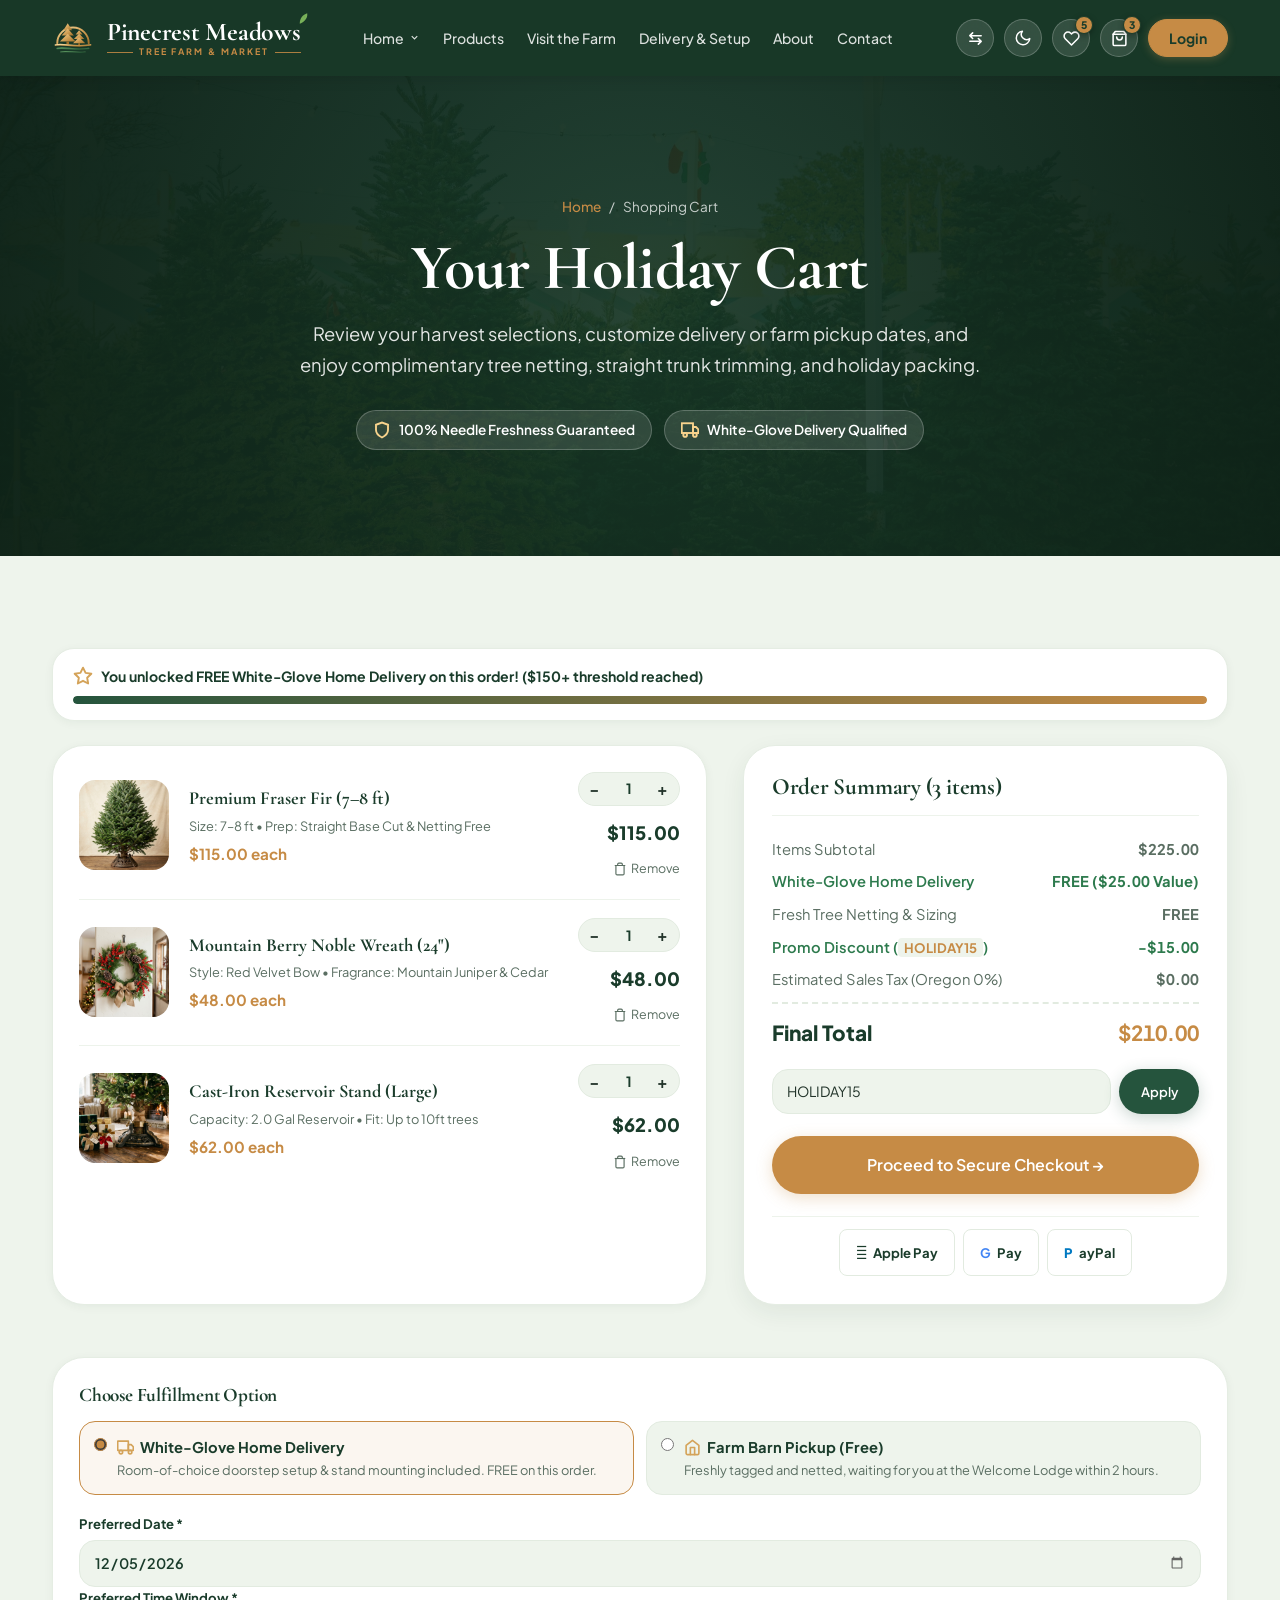
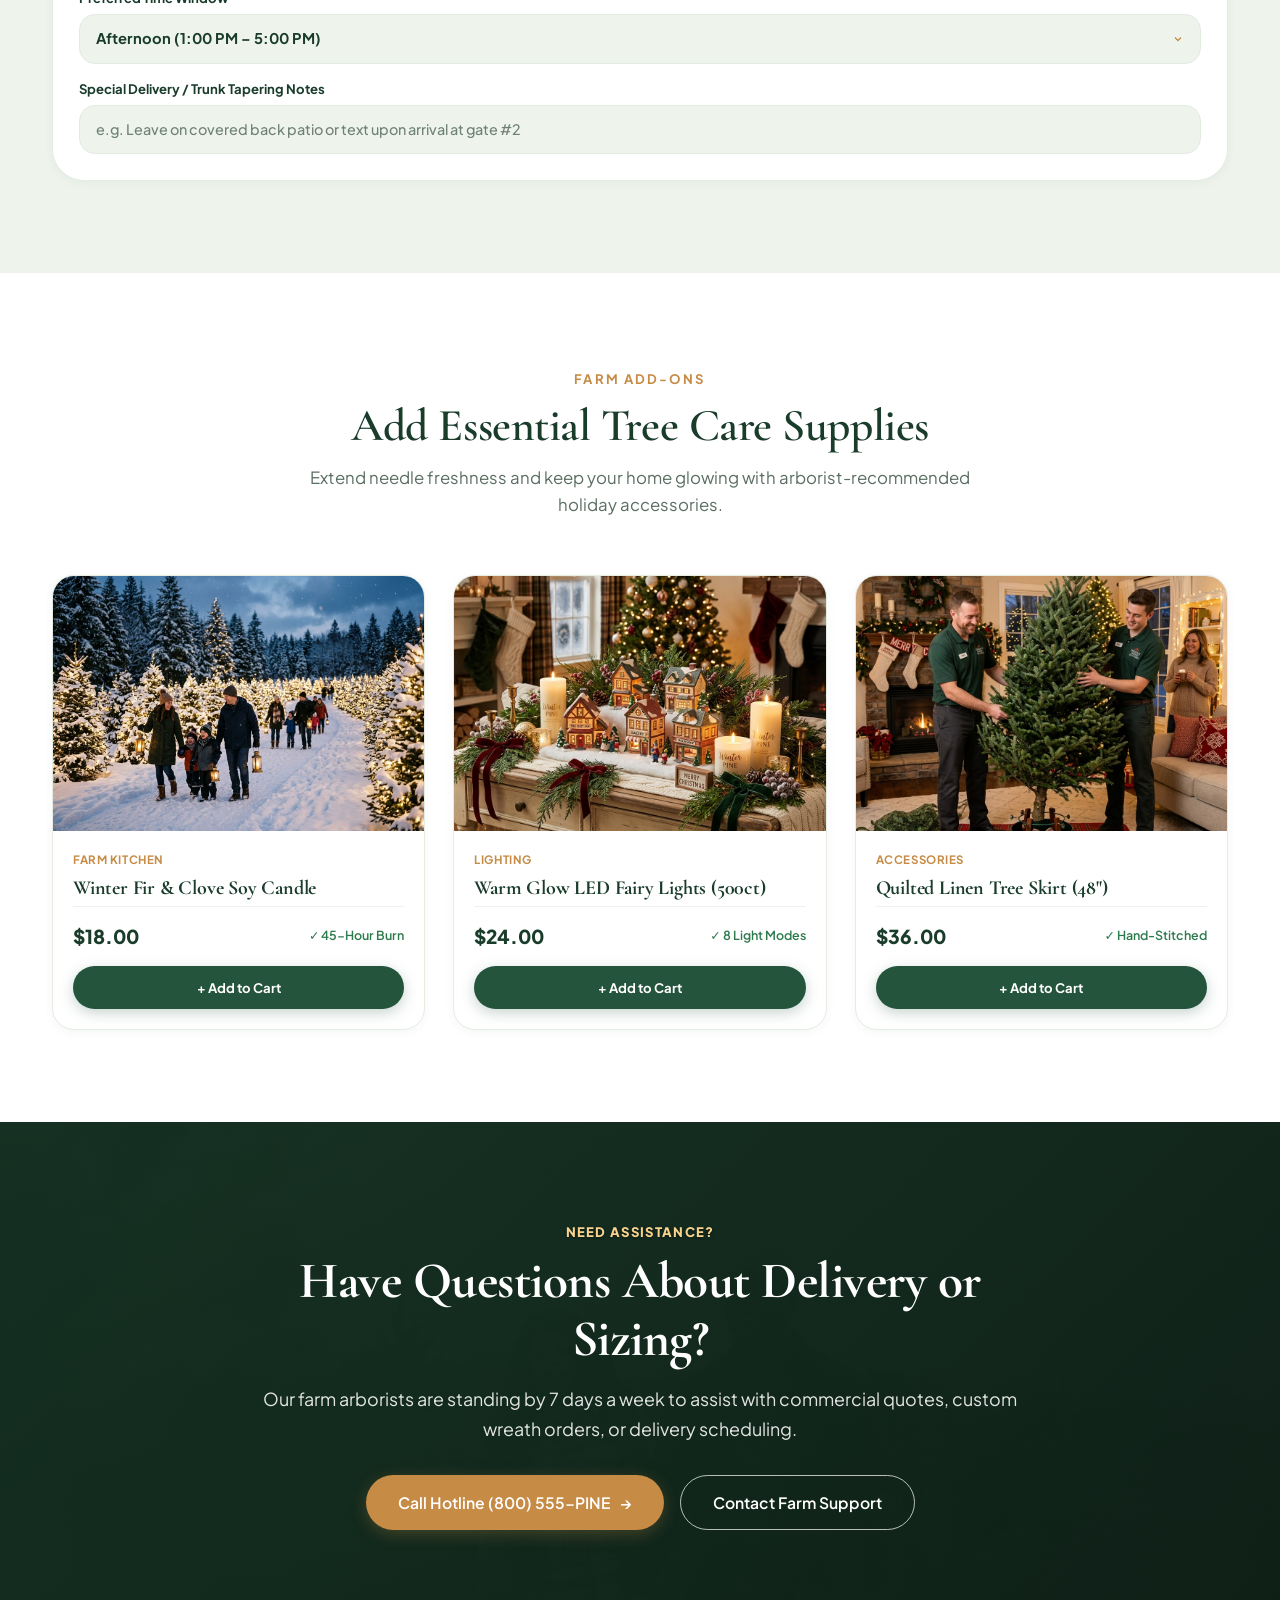
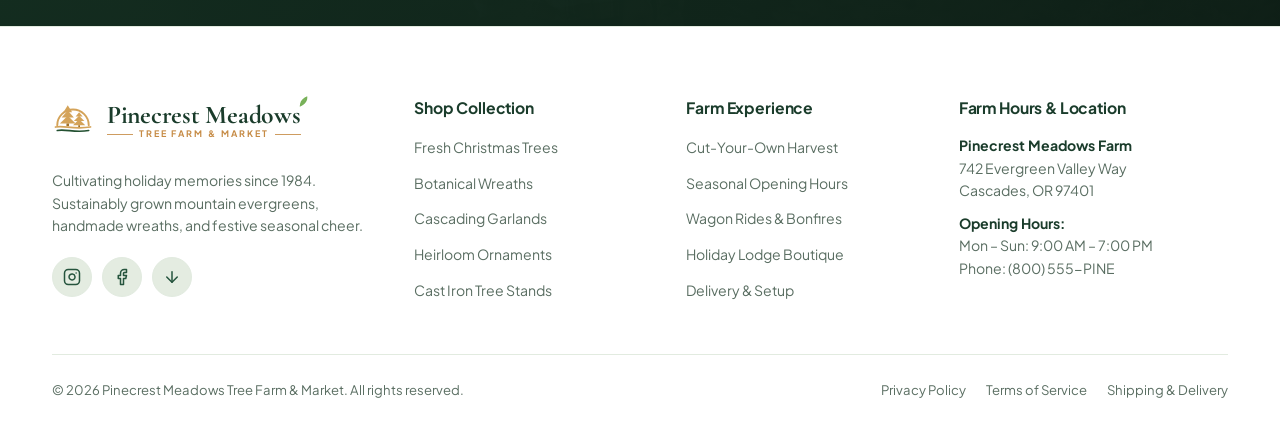
==== cart.html @ d837edc7 "first commit" ====
<!DOCTYPE html>
<html lang="en" dir="ltr" data-theme="light">
<head>
  <meta charset="UTF-8">
  <meta name="viewport" content="width=device-width, initial-scale=1.0">
  <title>Shopping Cart &amp; Checkout | Pinecrest Meadows Tree Farm</title>
  <meta name="description" content="Review your holiday shopping cart, choose farm pickup or white-glove living room delivery, and complete your secure Christmas tree purchase.">
  
  <!-- Favicon -->
  <link rel="icon" type="image/svg+xml" href="assets/images/favicon.svg">

  <!-- Main Stylesheet -->
  <link rel="stylesheet" href="assets/css/style.css">
</head>
<body>

  <!-- Attractive Holiday Page Preloader -->
  <div class="pm-page-loader" id="page-loader" aria-hidden="true">
    <div class="pm-loader-particles">
      <div class="pm-loader-particle"></div>
      <div class="pm-loader-particle"></div>
      <div class="pm-loader-particle"></div>
      <div class="pm-loader-particle"></div>
      <div class="pm-loader-particle"></div>
    </div>
    <div class="pm-loader-inner">
      <div class="pm-loader-emblem">
        <div class="pm-loader-ring"></div>
        <div class="pm-loader-ring-inner"></div>
        <div class="pm-loader-icon">
          <svg viewBox="0 0 24 24" fill="currentColor">
            <path d="M12 2L15 8H13L16 13H14L18 19H6L10 13H8L11 8H9L12 2Z"/>
            <rect x="11" y="19" width="2" height="3" fill="#D4A017"/>
            <polygon points="12,1 12.8,2.8 14.8,2.8 13.2,4 13.8,5.8 12,4.6 10.2,5.8 10.8,4 9.2,2.8 11.2,2.8" fill="#FFF3C4"/>
          </svg>
        </div>
      </div>
      <h2 class="pm-loader-title">Pinecrest Meadows</h2>
      <p class="pm-loader-subtitle">Fresh Evergreen Harvest &bull; Est. 1984</p>
      <div class="pm-loader-progress-track">
        <div class="pm-loader-progress-bar"></div>
      </div>
    </div>
  </div>

  <!-- ==========================================================================
       SITE HEADER (Deep Evergreen Navbar with Icons)
       ========================================================================== -->
  <header class="site-header" id="site-header">
    <div class="container">
      <nav class="navbar" aria-label="Main Navigation">
        
        <!-- Left: Brand Logo -->
        <a href="index.html" class="brand-logo" id="main-logo" aria-label="Pinecrest Meadows Tree Farm & Market">
          <div class="brand-emblem" aria-hidden="true">
            <svg width="42" height="42" viewBox="0 0 48 48" fill="none" xmlns="http://www.w3.org/2000/svg">
              <defs>
                <linearGradient id="treeGold" x1="0%" y1="0%" x2="100%" y2="100%">
                  <stop offset="0%" stop-color="#F6D799" />
                  <stop offset="50%" stop-color="#D4A359" />
                  <stop offset="100%" stop-color="#A27129" />
                </linearGradient>
                <linearGradient id="hillGreen" x1="0%" y1="0%" x2="100%" y2="100%">
                  <stop offset="0%" stop-color="#5B9760" />
                  <stop offset="100%" stop-color="#245132" />
                </linearGradient>
              </defs>
              <path d="M 6 30 A 18 18 0 1 1 42 30" stroke="url(#treeGold)" stroke-width="2.2" stroke-linecap="round" fill="none" />
              <path d="M 18 7 L 13 15 L 23 15 Z" fill="url(#treeGold)" />
              <path d="M 18 13 L 11 21 L 25 21 Z" fill="url(#treeGold)" />
              <path d="M 18 19 L 9 28 L 27 28 Z" fill="url(#treeGold)" />
              <rect x="16.5" y="28" width="3" height="3" fill="#A27129" />
              <path d="M 31 15 L 27 20 L 35 20 Z" fill="url(#treeGold)" />
              <path d="M 31 19 L 25 25 L 37 25 Z" fill="url(#treeGold)" />
              <path d="M 31 23 L 24 30 L 38 30 Z" fill="url(#treeGold)" />
              <rect x="30" y="30" width="2" height="2" fill="#A27129" />
              <path d="M 4 32 C 14 30, 24 35, 44 32" stroke="url(#treeGold)" stroke-width="2" stroke-linecap="round" fill="none" />
              <path d="M 6 36 C 16 34, 26 39, 42 36" stroke="url(#hillGreen)" stroke-width="1.8" stroke-linecap="round" fill="none" />
              <path d="M 10 40 C 18 38, 28 42, 38 40" stroke="url(#hillGreen)" stroke-width="1.4" stroke-linecap="round" fill="none" />
            </svg>
          </div>
          <div class="brand-text">
            <div class="brand-name">
              Pinecrest Meadow<span class="brand-leaf-wrap">s<svg class="brand-leaf-icon" viewBox="0 0 20 20" fill="currentColor"><path d="M3 17 C 8 16, 17 12, 17 3 C 10 4, 4 9, 3 17 Z M 7 13 C 11 9, 14 6, 14 6" fill="#78B159"/></svg></span>
            </div>
            <div class="brand-tagline">
              <span class="tagline-rule"></span>
              <span class="tagline-text">TREE FARM &amp; MARKET</span>
              <span class="tagline-rule"></span>
            </div>
          </div>
        </a>

        <!-- Center: Nav Menu -->
        <ul class="nav-menu" id="desktop-nav-menu">
          <li class="nav-item nav-item-dropdown">
            <a href="index.html" class="nav-link" id="nav-home-link" aria-haspopup="true" aria-expanded="false">
              Home
              <svg width="11" height="11" viewBox="0 0 24 24" fill="none" stroke="currentColor" stroke-width="2.5"><polyline points="6 9 12 15 18 9"></polyline></svg>
            </a>
            <div class="dropdown-menu" aria-label="Home Pages Submenu">
              <a href="index.html" class="dropdown-link">Home 1 (Farm &amp; Market)</a>
              <a href="home-2.html" class="dropdown-link">Home 2 (Winter Lodge)</a>
            </div>
          </li>
          <li class="nav-item">
            <a href="products.html" class="nav-link" id="nav-products-link">Products</a>
          </li>
          <li class="nav-item">
            <a href="visit-farm.html" class="nav-link" id="nav-visit-link">Visit the Farm</a>
          </li>
          <li class="nav-item">
            <a href="delivery-setup.html" class="nav-link" id="nav-delivery-link">Delivery &amp; Setup</a>
          </li>
          <li class="nav-item">
            <a href="about.html" class="nav-link" id="nav-about-link">About</a>
          </li>
          <li class="nav-item">
            <a href="contact.html" class="nav-link" id="nav-contact-link">Contact</a>
          </li>
        </ul>

        <!-- Right: Actions (RTL, Theme, Wishlist, Cart, Login, Hamburger) -->
        <div class="nav-actions">
          
          <!-- 1. RTL Toggle (⇄) -->
          <button class="nav-circle-btn" id="rtl-toggle" title="Switch RTL/LTR" aria-label="Toggle Direction">
            <svg width="17" height="17" viewBox="0 0 24 24" fill="none" stroke="currentColor" stroke-width="2.2" stroke-linecap="round" stroke-linejoin="round">
              <path d="M4 8h16M4 8l4-4M4 8l4 4M20 16H4m16 0l-4-4m4 4l-4 4"></path>
            </svg>
          </button>

          <!-- 2. Light / Dark Theme Toggle (🌙) -->
          <button class="nav-circle-btn" id="theme-toggle" title="Switch Theme" aria-label="Toggle Theme">
            <svg width="17" height="17" viewBox="0 0 24 24" fill="none" stroke="currentColor" stroke-width="2.2" stroke-linecap="round" stroke-linejoin="round">
              <path d="M21 12.79A9 9 0 1 1 11.21 3 7 7 0 0 0 21 12.79z"></path>
            </svg>
          </button>

          <!-- 3. Wishlist Button (♡ 5) -->
          <a href="wishlist.html" class="nav-circle-btn" id="wishlist-btn" title="Saved Favorites" aria-label="View Wishlist">
            <svg width="17" height="17" viewBox="0 0 24 24" fill="none" stroke="currentColor" stroke-width="2.2" stroke-linecap="round" stroke-linejoin="round">
              <path d="M20.84 4.61a5.5 5.5 0 0 0-7.78 0L12 5.67l-1.06-1.06a5.5 5.5 0 0 0-7.78 7.78l1.06 1.06L12 21.23l7.78-7.78 1.06-1.06a5.5 5.5 0 0 0 0-7.78z"></path>
            </svg>
            <span class="nav-badge" id="wishlist-count-badge">5</span>
          </a>

          <!-- 4. Cart Button (🛍 3) -->
          <a href="cart.html" class="nav-circle-btn active" id="cart-btn" title="View Basket" aria-label="View Shopping Basket">
            <svg width="17" height="17" viewBox="0 0 24 24" fill="none" stroke="currentColor" stroke-width="2.2" stroke-linecap="round" stroke-linejoin="round">
              <path d="M6 2L3 6v14a2 2 0 0 0 2 2h14a2 2 0 0 0 2-2V6l-3-4z"></path>
              <line x1="3" y1="6" x2="21" y2="6"></line>
              <path d="M16 10a4 4 0 0 1-8 0"></path>
            </svg>
            <span class="nav-badge cart-badge" id="cart-count-badge">3</span>
          </a>

          <!-- 5. Login Pill Button -->
          <a href="login.html" class="nav-pill-btn nav-login-pill" id="nav-login-btn">
            Login
          </a>

          <!-- Mobile Hamburger -->
          <button class="hamburger-btn" id="hamburger-btn" aria-label="Toggle Mobile Menu" aria-expanded="false" aria-controls="mobile-drawer">
            <span></span>
            <span></span>
            <span></span>
          </button>
        </div>
      </nav>
    </div>
  </header>

  <!-- Mobile Drawer Overlay -->
  <div class="drawer-backdrop" id="drawer-backdrop"></div>

  <!-- Mobile Navigation Drawer -->
  <aside class="mobile-drawer" id="mobile-drawer" aria-label="Mobile Menu" aria-hidden="true">
    <div class="drawer-header">
      <a href="index.html" class="brand-logo" aria-label="Pinecrest Meadows">
        <div class="brand-emblem" aria-hidden="true">
          <svg width="34" height="34" viewBox="0 0 48 48" fill="none" xmlns="http://www.w3.org/2000/svg">
            <path d="M 6 30 A 18 18 0 1 1 42 30" stroke="#D4A359" stroke-width="2.2" stroke-linecap="round" fill="none" />
            <path d="M 18 7 L 13 15 L 23 15 Z" fill="#D4A359" />
            <path d="M 18 13 L 11 21 L 25 21 Z" fill="#D4A359" />
            <path d="M 18 19 L 9 28 L 27 28 Z" fill="#D4A359" />
            <rect x="16.5" y="28" width="3" height="3" fill="#A27129" />
            <path d="M 31 15 L 27 20 L 35 20 Z" fill="#D4A359" />
            <path d="M 31 19 L 25 25 L 37 25 Z" fill="#D4A359" />
            <path d="M 31 23 L 24 30 L 38 30 Z" fill="#D4A359" />
            <rect x="30" y="30" width="2" height="2" fill="#A27129" />
            <path d="M 4 32 C 14 30, 24 35, 44 32" stroke="#D4A359" stroke-width="2" stroke-linecap="round" fill="none" />
            <path d="M 6 36 C 16 34, 26 39, 42 36" stroke="#245132" stroke-width="1.8" stroke-linecap="round" fill="none" />
          </svg>
        </div>
        <div class="brand-text">
          <div class="brand-name">Pinecrest Meadows</div>
        </div>
      </a>
      <button class="drawer-close-btn" id="drawer-close-btn" aria-label="Close Mobile Menu">&times;</button>
    </div>

    <!-- Quick Action Icons in Drawer -->
    <div class="drawer-quick-actions">
      <button class="nav-circle-btn" id="drawer-rtl-toggle" title="Switch RTL/LTR" aria-label="Toggle Direction">
        <svg width="17" height="17" viewBox="0 0 24 24" fill="none" stroke="currentColor" stroke-width="2" stroke-linecap="round" stroke-linejoin="round">
          <path d="M4 8h16M4 8l4-4M4 8l4 4M20 16H4m16 0l-4-4m4 4l-4 4"></path>
        </svg>
      </button>
      <button class="nav-circle-btn" id="drawer-theme-toggle" title="Switch Theme" aria-label="Toggle Theme">
        <svg width="17" height="17" viewBox="0 0 24 24" fill="none" stroke="currentColor" stroke-width="2" stroke-linecap="round" stroke-linejoin="round">
          <path d="M21 12.79A9 9 0 1 1 11.21 3 7 7 0 0 0 21 12.79z"></path>
        </svg>
      </button>
      <a href="wishlist.html" class="nav-circle-btn" title="Saved Favorites" aria-label="View Wishlist">
        <svg width="17" height="17" viewBox="0 0 24 24" fill="none" stroke="currentColor" stroke-width="2" stroke-linecap="round" stroke-linejoin="round">
          <path d="M20.84 4.61a5.5 5.5 0 0 0-7.78 0L12 5.67l-1.06-1.06a5.5 5.5 0 0 0-7.78 7.78l1.06 1.06L12 21.23l7.78-7.78 1.06-1.06a5.5 5.5 0 0 0 0-7.78z"></path>
        </svg>
        <span class="nav-badge">5</span>
      </a>
      <a href="cart.html" class="nav-circle-btn" title="View Basket" aria-label="View Shopping Basket">
        <svg width="17" height="17" viewBox="0 0 24 24" fill="none" stroke="currentColor" stroke-width="2" stroke-linecap="round" stroke-linejoin="round">
          <path d="M6 2L3 6v14a2 2 0 0 0 2 2h14a2 2 0 0 0 2-2V6l-3-4z"></path>
          <line x1="3" y1="6" x2="21" y2="6"></line>
          <path d="M16 10a4 4 0 0 1-8 0"></path>
        </svg>
        <span class="nav-badge cart-badge">3</span>
      </a>
    </div>

    <nav class="drawer-links">
      <div class="drawer-link-group">
        <span class="drawer-link">
          Home
          <svg width="14" height="14" viewBox="0 0 24 24" fill="none" stroke="currentColor" stroke-width="2"><polyline points="6 9 12 15 18 9"></polyline></svg>
        </span>
        <div class="drawer-sublinks">
          <a href="index.html" class="drawer-sublink">Home 1 (Farm &amp; Market)</a>
          <a href="home-2.html" class="drawer-sublink">Home 2 (Winter Lodge)</a>
        </div>
      </div>
      <a href="products.html" class="drawer-link">Products</a>
      <a href="visit-farm.html" class="drawer-link">Visit the Farm</a>
      <a href="delivery-setup.html" class="drawer-link">Delivery &amp; Setup</a>
      <a href="about.html" class="drawer-link">About</a>
      <a href="contact.html" class="drawer-link">Contact</a>
      <div style="display:flex; gap:10px; margin-top:10px; padding:4px 0;">
        <a href="login.html" class="nav-pill-btn nav-login-pill" style="flex:1; text-align:center;">Login</a>
        <a href="register.html" class="nav-pill-btn nav-signup-pill" style="flex:1; text-align:center;">Sign Up</a>
      </div>
    </nav>

    <div class="drawer-footer">
      <div style="font-size:0.8rem; color:var(--text-muted); text-align:center; padding: 4px 0;">
        🌲 Open Daily 9 AM – 7 PM • 📞 (555) 789-2425
      </div>
    </div>
  </aside>

  <!-- Main Content Flow -->
  <main id="main-content">

    <!-- ==========================================================================
         SECTION 1: HERO (Standardized Inner Page Height)
         ========================================================================== -->
    <section class="prod-hero-section page-hero-section" id="hero">
      <img src="assets/images/products/products-hero.jpg" alt="Christmas tree harvest packaging at Pinecrest Meadows" class="prod-hero-bg">
      <div class="prod-hero-overlay"></div>

      <div class="container">
        <div class="prod-hero-content">
          <!-- Breadcrumbs -->
          <div class="prod-breadcrumb">
            <a href="index.html">Home</a>
            <span class="prod-breadcrumb-sep">/</span>
            <span>Shopping Cart</span>
          </div>

          <!-- Page Title -->
          <h1 class="prod-hero-title">Your Holiday Cart</h1>

          <!-- Page Subtitle -->
          <p class="prod-hero-subtitle">
            Review your harvest selections, customize delivery or farm pickup dates, and enjoy complimentary tree netting, straight trunk trimming, and holiday packing.
          </p>

          <!-- Badges Strip -->
          <div class="prod-hero-badges">
            <div class="prod-hero-badge">
              <svg width="18" height="18" viewBox="0 0 24 24" fill="none" stroke="currentColor" stroke-width="2.5">
                <path d="M12 22s8-4 8-10V5l-8-3-8 3v7c0 6 8 10 8 10z"></path>
              </svg>
              <span>100% Needle Freshness Guaranteed</span>
            </div>
            <div class="prod-hero-badge">
              <svg width="18" height="18" viewBox="0 0 24 24" fill="none" stroke="currentColor" stroke-width="2.5">
                <rect x="1" y="3" width="15" height="13"></rect>
                <polygon points="16 8 20 8 23 11 23 16 16 16 16 8"></polygon>
                <circle cx="5.5" cy="18.5" r="2.5"></circle>
                <circle cx="18.5" cy="18.5" r="2.5"></circle>
              </svg>
              <span>White-Glove Delivery Qualified</span>
            </div>
          </div>
        </div>
      </div>
    </section>

    <!-- ==========================================================================
         SECTION 2: 2-COLUMN CART & CHECKOUT LAYOUT
         ========================================================================== -->
    <section class="prod-section bg-alt" id="cart-main-section">
      <div class="container">
        
        <!-- Free Shipping Progress Banner -->
        <div class="cart-free-shipping-bar">
          <div class="cart-shipping-text">
            <svg width="20" height="20" viewBox="0 0 24 24" fill="none" stroke="#D4A359" stroke-width="2.3" stroke-linecap="round" stroke-linejoin="round" style="flex-shrink:0;">
              <polygon points="12 2 15.09 8.26 22 9.27 17 14.14 18.18 21.02 12 17.77 5.82 21.02 7 14.14 2 9.27 8.91 8.26 12 2"></polygon>
            </svg>
            <span>You unlocked <strong>FREE White-Glove Home Delivery</strong> on this order! ($150+ threshold reached)</span>
          </div>
          <div class="cart-shipping-progress-track">
            <div class="cart-shipping-progress-fill" style="width: 100%;"></div>
          </div>
        </div>

        <div class="cart-main-container">
          
          <!-- TOP ROW: Cart Products List (Scrollable) & Order Summary (Equal Height) -->
          <div class="cart-top-grid">
            
            <!-- Left: Cart Items Box with Scroll -->
            <div class="cart-items-box" id="cart-items-list">
              
              <!-- Item 1: Fraser Fir -->
              <div class="cart-item-card" id="cart-item-1" data-price="115">
                <div class="cart-item-img">
                  <img src="assets/images/products/tree-fraser-fir.jpg" alt="Premium Fraser Fir">
                </div>
                <div class="cart-item-details">
                  <a href="products.html" class="cart-item-title">Premium Fraser Fir (7–8 ft)</a>
                  <div class="cart-item-meta">
                    <strong>Size:</strong> 7–8 ft &bull; <strong>Prep:</strong> Straight Base Cut &amp; Netting Free
                  </div>
                  <div class="cart-item-unit-price">$115.00 each</div>
                </div>
                <div class="cart-item-controls">
                  <div class="cart-qty-wrapper">
                    <button class="cart-qty-btn" onclick="updateItemQty('cart-item-1', -1)">&minus;</button>
                    <input type="text" class="cart-qty-input" value="1" readonly id="qty-cart-item-1">
                    <button class="cart-qty-btn" onclick="updateItemQty('cart-item-1', 1)">&plus;</button>
                  </div>
                  <div class="cart-item-total" id="total-cart-item-1">$115.00</div>
                  <button class="cart-item-remove" onclick="removeCartItem('cart-item-1')">
                    <svg width="14" height="14" viewBox="0 0 24 24" fill="none" stroke="currentColor" stroke-width="2"><polyline points="3 6 5 6 21 6"></polyline><path d="M19 6v14a2 2 0 0 1-2 2H7a2 2 0 0 1-2-2V6m3 0V4a2 2 0 0 1 2-2h4a2 2 0 0 1 2 2v2"></path></svg>
                    <span>Remove</span>
                  </button>
                </div>
              </div>

              <!-- Item 2: Mountain Berry Wreath -->
              <div class="cart-item-card" id="cart-item-2" data-price="48">
                <div class="cart-item-img">
                  <img src="assets/images/products/wreath-berry.jpg" alt="Mountain Berry Wreath">
                </div>
                <div class="cart-item-details">
                  <a href="products.html" class="cart-item-title">Mountain Berry Noble Wreath (24")</a>
                  <div class="cart-item-meta">
                    <strong>Style:</strong> Red Velvet Bow &bull; <strong>Fragrance:</strong> Mountain Juniper &amp; Cedar
                  </div>
                  <div class="cart-item-unit-price">$48.00 each</div>
                </div>
                <div class="cart-item-controls">
                  <div class="cart-qty-wrapper">
                    <button class="cart-qty-btn" onclick="updateItemQty('cart-item-2', -1)">&minus;</button>
                    <input type="text" class="cart-qty-input" value="1" readonly id="qty-cart-item-2">
                    <button class="cart-qty-btn" onclick="updateItemQty('cart-item-2', 1)">&plus;</button>
                  </div>
                  <div class="cart-item-total" id="total-cart-item-2">$48.00</div>
                  <button class="cart-item-remove" onclick="removeCartItem('cart-item-2')">
                    <svg width="14" height="14" viewBox="0 0 24 24" fill="none" stroke="currentColor" stroke-width="2"><polyline points="3 6 5 6 21 6"></polyline><path d="M19 6v14a2 2 0 0 1-2 2H7a2 2 0 0 1-2-2V6m3 0V4a2 2 0 0 1 2-2h4a2 2 0 0 1 2 2v2"></path></svg>
                    <span>Remove</span>
                  </button>
                </div>
              </div>

              <!-- Item 3: Cast-Iron Stand -->
              <div class="cart-item-card" id="cart-item-3" data-price="62">
                <div class="cart-item-img">
                  <img src="assets/images/products/decor-stand.jpg" alt="Cast Iron Reservoir Stand">
                </div>
                <div class="cart-item-details">
                  <a href="products.html" class="cart-item-title">Cast-Iron Reservoir Stand (Large)</a>
                  <div class="cart-item-meta">
                    <strong>Capacity:</strong> 2.0 Gal Reservoir &bull; <strong>Fit:</strong> Up to 10ft trees
                  </div>
                  <div class="cart-item-unit-price">$62.00 each</div>
                </div>
                <div class="cart-item-controls">
                  <div class="cart-qty-wrapper">
                    <button class="cart-qty-btn" onclick="updateItemQty('cart-item-3', -1)">&minus;</button>
                    <input type="text" class="cart-qty-input" value="1" readonly id="qty-cart-item-3">
                    <button class="cart-qty-btn" onclick="updateItemQty('cart-item-3', 1)">&plus;</button>
                  </div>
                  <div class="cart-item-total" id="total-cart-item-3">$62.00</div>
                  <button class="cart-item-remove" onclick="removeCartItem('cart-item-3')">
                    <svg width="14" height="14" viewBox="0 0 24 24" fill="none" stroke="currentColor" stroke-width="2"><polyline points="3 6 5 6 21 6"></polyline><path d="M19 6v14a2 2 0 0 1-2 2H7a2 2 0 0 1-2-2V6m3 0V4a2 2 0 0 1 2-2h4a2 2 0 0 1 2 2v2"></path></svg>
                    <span>Remove</span>
                  </button>
                </div>
              </div>

            </div>

            <!-- Right: Order Summary & Checkout Card -->
            <div class="cart-summary-card">
              <h3 class="cart-summary-title">Order Summary (<span id="summary-items-count">3</span> items)</h3>
              
              <div class="cart-summary-rows">
                <div class="cart-summary-row">
                  <span>Items Subtotal</span>
                  <strong id="summary-subtotal">$225.00</strong>
                </div>
                <div class="cart-summary-row highlight">
                  <span>White-Glove Home Delivery</span>
                  <strong id="summary-shipping">FREE ($25.00 Value)</strong>
                </div>
                <div class="cart-summary-row">
                  <span>Fresh Tree Netting &amp; Sizing</span>
                  <strong>FREE</strong>
                </div>
                <div class="cart-summary-row highlight" id="discount-row" style="display: flex;">
                  <span>Promo Discount (<code>HOLIDAY15</code>)</span>
                  <strong id="summary-discount">-$15.00</strong>
                </div>
                <div class="cart-summary-row">
                  <span>Estimated Sales Tax (Oregon 0%)</span>
                  <strong>$0.00</strong>
                </div>
                <div class="cart-summary-row total-row">
                  <span>Final Total</span>
                  <strong id="summary-total" style="color: var(--caramel-gold);">$210.00</strong>
                </div>
              </div>

              <!-- Promo Code Input -->
              <form class="cart-coupon-form" onsubmit="applyCoupon(event)">
                <input type="text" class="cart-coupon-input" id="coupon-code" value="HOLIDAY15" placeholder="Promo code">
                <button type="submit" class="btn btn-forest btn-sm" style="flex-shrink: 0; min-width: 80px;">Apply</button>
              </form>

              <!-- Checkout Button -->
              <button class="btn btn-caramel cart-checkout-btn" onclick="proceedToCheckout()">
                <span>Proceed to Secure Checkout &rarr;</span>
              </button>

              <!-- Express Checkout Buttons -->
              <div class="cart-express-checkout">
                <button class="express-btn" onclick="showToast('Connecting to Apple Pay...')">
                  <span style="font-size: 1.1rem;"></span> <span>Apple Pay</span>
                </button>
                <button class="express-btn" onclick="showToast('Connecting to Google Pay...')">
                  <strong style="color: #4285F4;">G</strong> <span>Pay</span>
                </button>
                <button class="express-btn" onclick="showToast('Connecting to PayPal...')">
                  <span style="color: #0079C1; font-weight: 800;">P</span><span>ayPal</span>
                </button>
              </div>

            </div>

          </div>

          <!-- BOTTOM SECTION: Fulfillment & Delivery Method (Full Row Width Below) -->
          <div class="cart-delivery-box">
            <h3 class="cart-delivery-title">Choose Fulfillment Option</h3>
            
            <div class="cart-fulfillment-options">
              <label class="cart-fulfillment-label active" id="label-delivery" onclick="setFulfillment('delivery')">
                <input type="radio" name="fulfillment" value="delivery" checked class="cart-fulfillment-radio">
                <div>
                  <strong style="display: flex; align-items: center; gap: 6px; font-size: 0.92rem; color: var(--text-heading); margin-bottom: 3px;">
                    <svg width="17" height="17" viewBox="0 0 24 24" fill="none" stroke="#D4A359" stroke-width="2.3" stroke-linecap="round" stroke-linejoin="round" style="flex-shrink:0;">
                      <rect x="1" y="3" width="15" height="13"></rect>
                      <polygon points="16 8 20 8 23 11 23 16 16 16 16 8"></polygon>
                      <circle cx="5.5" cy="18.5" r="2.5"></circle>
                      <circle cx="18.5" cy="18.5" r="2.5"></circle>
                    </svg>
                    White-Glove Home Delivery
                  </strong>
                  <span style="font-size: 0.8rem; color: var(--text-muted); line-height: 1.4; display: block;">Room-of-choice doorstep setup &amp; stand mounting included. FREE on this order.</span>
                </div>
              </label>

              <label class="cart-fulfillment-label" id="label-pickup" onclick="setFulfillment('pickup')">
                <input type="radio" name="fulfillment" value="pickup" class="cart-fulfillment-radio">
                <div>
                  <strong style="display: flex; align-items: center; gap: 6px; font-size: 0.92rem; color: var(--text-heading); margin-bottom: 3px;">
                    <svg width="17" height="17" viewBox="0 0 24 24" fill="none" stroke="#D4A359" stroke-width="2.3" stroke-linecap="round" stroke-linejoin="round" style="flex-shrink:0;">
                      <path d="M3 9l9-7 9 7v11a2 2 0 0 1-2 2H5a2 2 0 0 1-2-2z"></path>
                      <polyline points="9 22 9 12 15 12 15 22"></polyline>
                    </svg>
                    Farm Barn Pickup (Free)
                  </strong>
                  <span style="font-size: 0.8rem; color: var(--text-muted); line-height: 1.4; display: block;">Freshly tagged and netted, waiting for you at the Welcome Lodge within 2 hours.</span>
                </div>
              </label>
            </div>

            <!-- Date & Time Picker -->
            <div class="cart-datetime-row">
              <div class="contact-form-group">
                <label class="contact-label">Preferred Date *</label>
                <input type="date" class="contact-input" value="2026-12-05" style="padding: 10px 14px;">
              </div>
              <div class="contact-form-group">
                <label class="contact-label">Preferred Time Window *</label>
                <select class="contact-select" style="padding: 10px 14px;">
                  <option value="morning">Morning (9:00 AM – 1:00 PM)</option>
                  <option value="afternoon" selected>Afternoon (1:00 PM – 5:00 PM)</option>
                  <option value="twilight">Twilight Delivery (5:00 PM – 8:00 PM)</option>
                </select>
              </div>
            </div>

            <!-- Delivery Instructions -->
            <div class="contact-form-group" style="margin-top: 14px;">
              <label class="contact-label">Special Delivery / Trunk Tapering Notes</label>
              <input type="text" class="contact-input" placeholder="e.g. Leave on covered back patio or text upon arrival at gate #2">
            </div>
          </div>

        </div>

      </div>
    </section>

    <!-- ==========================================================================
         SECTION 3: ADD FARM ESSENTIALS (Upsell Carousel)
         ========================================================================== -->
    <section class="prod-section" id="upsell">
      <div class="container">
        <div class="section-header">
          <span class="eyebrow">Farm Add-Ons</span>
          <h2 class="section-title">Add Essential Tree Care Supplies</h2>
          <p class="section-subtitle">
            Extend needle freshness and keep your home glowing with arborist-recommended holiday accessories.
          </p>
        </div>

        <div class="wishlist-grid">
          <div class="wishlist-card">
            <div class="wishlist-media">
              <img src="assets/images/products/decor-candle.jpg" alt="Soy Pine Scented Candle" loading="lazy">
            </div>
            <div class="wishlist-body">
              <div class="wishlist-tag">Farm Kitchen</div>
              <h3 class="wishlist-title"><a href="products.html">Winter Fir &amp; Clove Soy Candle</a></h3>
              <div class="wishlist-price-row">
                <div class="wishlist-price">$18.00</div>
                <div class="wishlist-stock">✓ 45-Hour Burn</div>
              </div>
              <button class="btn btn-forest btn-sm wishlist-btn-add" onclick="addUpsellItem('Winter Fir Soy Candle', 18)">
                <span>+ Add to Cart</span>
              </button>
            </div>
          </div>

          <div class="wishlist-card">
            <div class="wishlist-media">
              <img src="assets/images/products/decor-lights.jpg" alt="Warm Glow LED Micro Fairy Lights" loading="lazy">
            </div>
            <div class="wishlist-body">
              <div class="wishlist-tag">Lighting</div>
              <h3 class="wishlist-title"><a href="products.html">Warm Glow LED Fairy Lights (500ct)</a></h3>
              <div class="wishlist-price-row">
                <div class="wishlist-price">$24.00</div>
                <div class="wishlist-stock">✓ 8 Light Modes</div>
              </div>
              <button class="btn btn-forest btn-sm wishlist-btn-add" onclick="addUpsellItem('Warm Glow LED Fairy Lights', 24)">
                <span>+ Add to Cart</span>
              </button>
            </div>
          </div>

          <div class="wishlist-card">
            <div class="wishlist-media">
              <img src="assets/images/products/decor-skirt.jpg" alt="Quilted Natural Linen Tree Skirt" loading="lazy">
            </div>
            <div class="wishlist-body">
              <div class="wishlist-tag">Accessories</div>
              <h3 class="wishlist-title"><a href="products.html">Quilted Linen Tree Skirt (48")</a></h3>
              <div class="wishlist-price-row">
                <div class="wishlist-price">$36.00</div>
                <div class="wishlist-stock">✓ Hand-Stitched</div>
              </div>
              <button class="btn btn-forest btn-sm wishlist-btn-add" onclick="addUpsellItem('Quilted Linen Tree Skirt', 36)">
                <span>+ Add to Cart</span>
              </button>
            </div>
          </div>
        </div>
      </div>
    </section>

    <!-- ==========================================================================
         SECTION 4: FINAL CTA
         ========================================================================== -->
    <section class="prod-shopping-cta-section" id="support">
      <img src="assets/images/contact/contact-cta-stroll.jpg" alt="Family carrying tree at farm" class="prod-cta-bg-image">
      <div class="prod-cta-overlay"></div>

      <div class="container">
        <div class="prod-cta-inner" style="grid-template-columns: 1fr; text-align: center; max-width: 780px; margin: 0 auto;">
          <div>
            <span class="eyebrow" style="color: #F8D38D; font-weight: 800; letter-spacing: 0.1em; text-transform: uppercase; text-shadow: 0 1px 3px rgba(0,0,0,0.5);">Need Assistance?</span>
            <h2 class="prod-cta-title" style="margin-bottom: 16px;">Have Questions About Delivery or Sizing?</h2>
            <p class="prod-cta-desc" style="margin-bottom: 32px;">
              Our farm arborists are standing by 7 days a week to assist with commercial quotes, custom wreath orders, or delivery scheduling.
            </p>

            <div style="display: flex; justify-content: center; gap: 16px; flex-wrap: wrap;">
              <a href="tel:8005557463" class="btn btn-caramel btn-arrow" style="padding: 14px 32px;">
                <span>Call Hotline (800) 555-PINE</span>
                <span class="btn-arrow">&rarr;</span>
              </a>
              <a href="contact.html" class="btn btn-outline" style="padding: 14px 32px;">
                <span>Contact Farm Support</span>
              </a>
            </div>
          </div>
        </div>
      </div>
    </section>

  </main>

  <!-- ==========================================================================
       FOOTER
       ========================================================================== -->
  <footer class="site-footer">
    <div class="container">
      <div class="footer-top">
        <div class="footer-col footer-col-brand">
          <a href="index.html" class="brand-logo footer-logo" style="margin-bottom:12px;"
            aria-label="Pinecrest Meadows">
            <div class="brand-emblem" aria-hidden="true">
              <svg width="40" height="40" viewBox="0 0 48 48" fill="none" xmlns="http://www.w3.org/2000/svg">
                <path d="M 6 30 A 18 18 0 1 1 42 30" stroke="#D4A359" stroke-width="2.2" stroke-linecap="round"
                  fill="none" />
                <path d="M 18 7 L 13 15 L 23 15 Z" fill="#D4A359" />
                <path d="M 18 13 L 11 21 L 25 21 Z" fill="#D4A359" />
                <path d="M 18 19 L 9 28 L 27 28 Z" fill="#D4A359" />
                <rect x="16.5" y="28" width="3" height="3" fill="#A27129" />
                <path d="M 31 15 L 27 20 L 35 20 Z" fill="#D4A359" />
                <path d="M 31 19 L 25 25 L 37 25 Z" fill="#D4A359" />
                <path d="M 31 23 L 24 30 L 38 30 Z" fill="#D4A359" />
                <rect x="30" y="30" width="2" height="2" fill="#A27129" />
                <path d="M 4 32 C 14 30, 24 35, 44 32" stroke="#D4A359" stroke-width="2" stroke-linecap="round"
                  fill="none" />
                <path d="M 6 36 C 16 34, 26 39, 42 36" stroke="#245132" stroke-width="1.8" stroke-linecap="round"
                  fill="none" />
              </svg>
            </div>
            <div class="brand-text">
              <div class="brand-name">
                Pinecrest Meadow<span class="brand-leaf-wrap">s<svg class="brand-leaf-icon" viewBox="0 0 20 20"
                    fill="currentColor">
                    <path d="M3 17 C 8 16, 17 12, 17 3 C 10 4, 4 9, 3 17 Z M 7 13 C 11 9, 14 6, 14 6" fill="#78B159" />
                  </svg></span>
              </div>
              <div class="brand-tagline">
                <span class="tagline-rule"></span>
                <span class="tagline-text">TREE FARM &amp; MARKET</span>
                <span class="tagline-rule"></span>
              </div>
            </div>
          </a>
          <p class="footer-desc">
            Cultivating holiday memories since 1984. Sustainably grown mountain evergreens, handmade wreaths, and
            festive seasonal cheer.
          </p>
          <div class="footer-socials">
            <a href="#instagram" class="social-icon" aria-label="Follow us on Instagram">
              <svg width="18" height="18" viewBox="0 0 24 24" fill="none" stroke="currentColor" stroke-width="2"
                stroke-linecap="round" stroke-linejoin="round">
                <rect x="2" y="2" width="20" height="20" rx="5" ry="5"></rect>
                <path d="M16 11.37A4 4 0 1 1 12.63 8 4 4 0 0 1 16 11.37z"></path>
                <line x1="17.5" y1="6.5" x2="17.51" y2="6.5"></line>
              </svg>
            </a>
            <a href="#facebook" class="social-icon" aria-label="Follow us on Facebook">
              <svg width="18" height="18" viewBox="0 0 24 24" fill="none" stroke="currentColor" stroke-width="2"
                stroke-linecap="round" stroke-linejoin="round">
                <path d="M18 2h-3a5 5 0 0 0-5 5v3H7v4h3v8h4v-8h3l1-4h-4V7a1 1 0 0 1 1-1h3z"></path>
              </svg>
            </a>
            <a href="#pinterest" class="social-icon" aria-label="Follow us on Pinterest">
              <svg width="18" height="18" viewBox="0 0 24 24" fill="none" stroke="currentColor" stroke-width="2"
                stroke-linecap="round" stroke-linejoin="round">
                <line x1="12" y1="5" x2="12" y2="19"></line>
                <polyline points="19 12 12 19 5 12"></polyline>
              </svg>
            </a>
          </div>
        </div>

        <div class="footer-col">
          <h4 class="footer-col-title">Shop Collection</h4>
          <ul class="footer-links">
            <li><a href="products.html#trees">Fresh Christmas Trees</a></li>
            <li><a href="products.html#wreaths">Botanical Wreaths</a></li>
            <li><a href="products.html#wreaths">Cascading Garlands</a></li>
            <li><a href="products.html#decor">Heirloom Ornaments</a></li>
            <li><a href="products.html#decor">Cast Iron Tree Stands</a></li>
          </ul>
        </div>

        <div class="footer-col">
          <h4 class="footer-col-title">Farm Experience</h4>
          <ul class="footer-links">
            <li><a href="visit-farm.html#experience">Cut-Your-Own Harvest</a></li>
            <li><a href="visit-farm.html#hours">Seasonal Opening Hours</a></li>
            <li><a href="visit-farm.html#expect">Wagon Rides &amp; Bonfires</a></li>
            <li><a href="home-2.html">Holiday Lodge Boutique</a></li>
            <li><a href="delivery-setup.html">Delivery &amp; Setup</a></li>
          </ul>
        </div>

        <div class="footer-col">
          <h4 class="footer-col-title">Farm Hours &amp; Location</h4>
          <p class="footer-contact-item">
            <strong>Pinecrest Meadows Farm</strong><br>
            742 Evergreen Valley Way<br>
            Cascades, OR 97401
          </p>
          <p class="footer-contact-item" style="margin-top: 10px;">
            <strong>Opening Hours:</strong><br>
            Mon – Sun: 9:00 AM – 7:00 PM<br>
            Phone: (800) 555-PINE
          </p>
        </div>
      </div>

      <div class="footer-bottom">
        <p>&copy; 2026 Pinecrest Meadows Tree Farm &amp; Market. All rights reserved.</p>
        <div class="footer-bottom-links">
          <a href="contact.html">Privacy Policy</a>
          <a href="contact.html">Terms of Service</a>
          <a href="delivery-setup.html">Shipping &amp; Delivery</a>
        </div>
      </div>
    </div>
  </footer>

  <!-- Back to Top Floating Button -->
  <button class="back-to-top" id="back-to-top" aria-label="Scroll back to top" title="Back to top">
    <svg width="20" height="20" viewBox="0 0 24 24" fill="none" stroke="currentColor" stroke-width="2.5"
      stroke-linecap="round" stroke-linejoin="round">
      <line x1="12" y1="19" x2="12" y2="5"></line>
      <polyline points="5 12 12 5 19 12"></polyline>
    </svg>
  </button>

  <!-- Notification Toast Container -->
  <div id="toast-container"></div>

  <!-- Scripts -->
  <script src="assets/js/main.js"></script>
  <script>
    let discount = 15;

    function renderCartPage() {
      const list = document.getElementById('cart-items-list');
      if (!list) return;
      const cart = window.getCart();

      if (!cart || cart.length === 0) {
        list.innerHTML = `
          <div style="text-align: center; padding: 60px 20px;">
            <div style="margin-bottom: 16px; display: flex; justify-content: center;">
              <svg width="48" height="48" viewBox="0 0 24 24" fill="none" stroke="#D4A359" stroke-width="1.8" stroke-linecap="round" stroke-linejoin="round">
                <path d="M6 2L3 6v14a2 2 0 0 0 2 2h14a2 2 0 0 0 2-2V6l-3-4z"></path>
                <line x1="3" y1="6" x2="21" y2="6"></line>
                <path d="M16 10a4 4 0 0 1-8 0"></path>
              </svg>
            </div>
            <h3 style="font-family: var(--font-heading); font-size: 1.6rem; color: var(--text-heading); margin-bottom: 8px;">Your Shopping Cart is Empty</h3>
            <p style="color: var(--text-muted); margin-bottom: 24px;">Explore our sustainably harvested trees and handcrafted holiday wreaths.</p>
            <a href="products.html" class="btn btn-caramel">Browse Products &rarr;</a>
          </div>
        `;
        recalculateCart();
        return;
      }

      let html = '';
      cart.forEach((item, index) => {
        const itemTotal = ((item.price || 0) * (item.qty || 1)).toFixed(2);
        html += `
          <div class="cart-item-card" id="cart-item-${index}" data-index="${index}" data-price="${item.price}">
            <div class="cart-item-img">
              <img src="${item.img || 'assets/images/products/tree-fraser-fir.jpg'}" alt="${item.title}" onerror="this.src='assets/images/products/tree-fraser-fir.jpg'">
            </div>
            <div class="cart-item-details">
              <a href="products.html" class="cart-item-title">${item.title}</a>
              <div class="cart-item-meta">${item.meta || 'Size: 7–8 ft • Fresh Cut & Netting Free'}</div>
              <div class="cart-item-unit-price">$${(item.price || 0).toFixed(2)} each</div>
            </div>
            <div class="cart-item-controls">
              <div class="cart-qty-wrapper">
                <button class="cart-qty-btn" onclick="updateItemQty(${index}, -1)">&minus;</button>
                <input type="text" class="cart-qty-input" value="${item.qty || 1}" readonly id="qty-${index}">
                <button class="cart-qty-btn" onclick="updateItemQty(${index}, 1)">&plus;</button>
              </div>
              <div class="cart-item-total" id="total-${index}">$${itemTotal}</div>
              <button class="cart-item-remove" onclick="removeCartItem(${index})">
                <svg width="14" height="14" viewBox="0 0 24 24" fill="none" stroke="currentColor" stroke-width="2"><polyline points="3 6 5 6 21 6"></polyline><path d="M19 6v14a2 2 0 0 1-2 2H7a2 2 0 0 1-2-2V6m3 0V4a2 2 0 0 1 2-2h4a2 2 0 0 1 2 2v2"></path></svg>
                <span>Remove</span>
              </button>
            </div>
          </div>
        `;
      });
      list.innerHTML = html;
      recalculateCart();
    }

    window.renderCartPage = renderCartPage;

    function updateItemQty(index, change) {
      const cart = window.getCart();
      if (!cart[index]) return;
      cart[index].qty = (cart[index].qty || 1) + change;
      if (cart[index].qty <= 0) {
        cart.splice(index, 1);
        showToast('Item removed from cart.');
      }
      window.saveCart(cart);
      renderCartPage();
    }

    function removeCartItem(index) {
      const cart = window.getCart();
      if (!cart[index]) return;
      const title = cart[index].title || 'Item';
      cart.splice(index, 1);
      window.saveCart(cart);
      showToast(`${title} removed from cart.`);
      renderCartPage();
    }

    function recalculateCart() {
      const cart = window.getCart();
      const count = cart.reduce((sum, item) => sum + (parseInt(item.qty) || 1), 0);
      const subtotal = cart.reduce((sum, item) => sum + ((item.price || 0) * (parseInt(item.qty) || 1)), 0);

      const subtotalEl = document.getElementById('summary-subtotal');
      const totalEl = document.getElementById('summary-total');
      const countEl = document.getElementById('summary-items-count');

      if (countEl) countEl.textContent = count;
      if (subtotalEl) subtotalEl.textContent = '$' + subtotal.toFixed(2);

      const finalTotal = Math.max(0, subtotal - discount);
      if (totalEl) totalEl.textContent = '$' + finalTotal.toFixed(2);
    }

    let currentFulfillment = 'delivery';
    function setFulfillment(type) {
      if (currentFulfillment === type) return;
      currentFulfillment = type;
      const delLabel = document.getElementById('label-delivery');
      const pickLabel = document.getElementById('label-pickup');
      if (delLabel) delLabel.classList.toggle('active', type === 'delivery');
      if (pickLabel) pickLabel.classList.toggle('active', type === 'pickup');
      
      const delRadio = document.querySelector('input[value="delivery"]');
      const pickRadio = document.querySelector('input[value="pickup"]');
      if (delRadio) delRadio.checked = (type === 'delivery');
      if (pickRadio) pickRadio.checked = (type === 'pickup');

      const shipEl = document.getElementById('summary-shipping');
      if (shipEl) {
        shipEl.textContent = type === 'delivery' ? 'FREE ($25.00 Value)' : 'FREE (Farm Pickup)';
      }
      showToast('Fulfillment updated to: ' + (type === 'delivery' ? 'White-Glove Home Delivery' : 'Farm Pickup'));
    }

    function applyCoupon(e) {
      e.preventDefault();
      const code = document.getElementById('coupon-code').value.trim().toUpperCase();
      if (code === 'HOLIDAY15') {
        discount = 15;
        document.getElementById('discount-row').style.display = 'flex';
        document.getElementById('summary-discount').textContent = '-$15.00';
        recalculateCart();
        showToast('Promo code HOLIDAY15 applied: $15 OFF!');
      } else if (code === 'FREEDELIVERY') {
        discount = 0;
        showToast('Free White-Glove delivery confirmed on this order!');
      } else if (code) {
        showToast('Invalid promo code. Use HOLIDAY15 for $15 off!');
      }
    }

    function addUpsellItem(name, price) {
      let img = 'assets/images/products/decor-candle.jpg';
      if (name.includes('Lights')) img = 'assets/images/products/decor-lights.jpg';
      if (name.includes('Skirt')) img = 'assets/images/products/decor-skirt.jpg';
      window.addToCart(name, price, img, 'Farm Add-On Accessory');
    }

    function proceedToCheckout() {
      showToast('Proceeding to 256-Bit SSL Secure Gateway...');
      setTimeout(() => {
        alert('Thank you for ordering with Pinecrest Meadows! Your order confirmation #PM-8942 has been placed and receipt emailed.');
      }, 800);
    }

    // Render cart on load
    document.addEventListener('DOMContentLoaded', () => {
      renderCartPage();
    });
  </script>
</body>
</html>
---- assets/css/style.css ----
/* ==========================================================================
   Pinecrest Meadows — Christmas Tree Farm & Holiday Market
   Home 1 & Home 2 Stylesheet
   ========================================================================== */

@import url('https://fonts.googleapis.com/css2?family=Cormorant+Garamond:ital,wght@0,400;0,500;0,600;0,700;1,400;1,600&family=Plus+Jakarta+Sans:wght@300;400;500;600;700;800&family=Caveat:wght@600;700&display=swap');

/* --- CSS Variables & Design Tokens --- */
:root {
  --font-heading: 'Cormorant Garamond', Georgia, serif;
  --font-body: 'Plus Jakarta Sans', system-ui, -apple-system, BlinkMacSystemFont, 'Segoe UI', Roboto, sans-serif;
  --font-script: 'Caveat', cursive;

  /* Reference Palette */
  --evergreen-dark: #1A3C2B;
  --evergreen-navbar: #183827;
  --forest-green: #25543D;
  --forest-light: #316B4E;
  --caramel-gold: #C68B45;
  --caramel-gold-hover: #B07833;
  --warm-gold-light: #F7EBD9;
  --holiday-burgundy: #9E2638;
  --sage-bg: #EEF4EC;
  --sage-subtle: #E4ECE1;
  --cream-white: #FCFBF7;
  --white: #FFFFFF;
  --dark-text: #213329;
  --muted-text: #5A6E62;

  /* Theme Tokens (Light Mode Default) */
  --bg-body: #FFFFFF;
  --bg-section-alt: #EEF4EC;
  --bg-surface: #FFFFFF;
  --bg-card: #FFFFFF;
  --bg-navbar: #183827;
  --text-navbar: #FFFFFF;
  --text-main: #213329;
  --text-heading: #1A3C2B;
  --text-muted: #5A6E62;
  --border-color: #E2EBE0;
  --border-subtle: #EDF3EB;
  --card-border: #E5EDE3;
  --btn-primary-bg: #C68B45;
  --btn-primary-text: #FFFFFF;
  --btn-primary-hover: #B07833;
  --btn-forest-bg: #25543D;
  --btn-forest-hover: #1A3C2B;

  --shadow-sm: 0 2px 10px rgba(26, 60, 43, 0.05);
  --shadow-md: 0 8px 24px rgba(26, 60, 43, 0.07);
  --shadow-lg: 0 16px 36px rgba(26, 60, 43, 0.10);
  --shadow-hover: 0 20px 40px rgba(26, 60, 43, 0.14);

  --radius-sm: 8px;
  --radius-md: 16px;
  --radius-lg: 22px;
  --radius-xl: 32px;
  --radius-full: 9999px;

  --transition-fast: 0.2s ease;
  --transition-normal: 0.3s cubic-bezier(0.2, 0.8, 0.2, 1);
  --transition-slow: 0.5s cubic-bezier(0.2, 0.8, 0.2, 1);

  --max-width: 1240px;
  --header-height: 76px;
}

/* Dark Theme */
[data-theme="dark"] {
  --bg-body: #0C1710;
  --bg-section-alt: #122218;
  --bg-surface: #16281E;
  --bg-card: #16281E;
  --bg-navbar: #08100B;
  
  /* Critical Dark Remappings for all light-palette tokens */
  --sage-bg: #122218;
  --sage-subtle: #193022;
  --cream-white: #16281E;
  --white: #16281E;
  --dark-text: #EAF0EB;
  --text-navbar: #FFFFFF;
  --text-main: #EAF0EB;
  --text-heading: #F5F8F5;
  --text-muted: #A2B8AA;
  --warm-gold-light: rgba(198, 139, 69, 0.22);
  
  --border-color: #233D2E;
  --border-subtle: #1A2E22;
  --card-border: #233D2E;
  --btn-primary-bg: #D49953;
  --btn-primary-hover: #BE8440;
  --btn-forest-bg: #2E6B4B;
  --btn-forest-hover: #3C855E;
  --shadow-sm: 0 2px 10px rgba(0, 0, 0, 0.4);
  --shadow-md: 0 8px 24px rgba(0, 0, 0, 0.5);
  --shadow-lg: 0 16px 36px rgba(0, 0, 0, 0.6);
  --shadow-hover: 0 20px 40px rgba(0, 0, 0, 0.7);
}

/* Specific Dark Mode Enhancements for Highest Visual Contrast */
[data-theme="dark"] .section-title {
  color: #F5F8F5 !important;
}

[data-theme="dark"] .section-subtitle {
  color: #A2B8AA !important;
}

[data-theme="dark"] .experience-title,
[data-theme="dark"] .product-title,
[data-theme="dark"] .prod-card-title,
[data-theme="dark"] .wreath-title,
[data-theme="dark"] .story-title,
[data-theme="dark"] .team-name,
[data-theme="dark"] .testimonial-author h4,
[data-theme="dark"] .accordion-trigger,
[data-theme="dark"] .pricing-plan-title {
  color: #F5F8F5 !important;
}

[data-theme="dark"] .experience-desc,
[data-theme="dark"] .product-desc,
[data-theme="dark"] .prod-card-desc,
[data-theme="dark"] .wreath-desc,
[data-theme="dark"] .story-text,
[data-theme="dark"] .team-bio,
[data-theme="dark"] .testimonial-text,
[data-theme="dark"] .accordion-content,
[data-theme="dark"] .pricing-plan-desc {
  color: #A2B8AA !important;
}

/* Wishlist & Action Buttons Contrast */
.product-fav-btn,
.prod-icon-btn,
.h2-prod-fav-btn {
  background-color: rgba(255, 255, 255, 0.95) !important;
  color: #1A3C2B !important;
  border: 1px solid rgba(0, 0, 0, 0.08) !important;
}

[data-theme="dark"] .product-fav-btn,
[data-theme="dark"] .prod-icon-btn,
[data-theme="dark"] .h2-prod-fav-btn {
  background-color: rgba(22, 40, 30, 0.95) !important;
  color: #F5F8F5 !important;
  border: 1px solid rgba(255, 255, 255, 0.2) !important;
}

.product-fav-btn.active-fav,
.prod-icon-btn.active-fav,
.h2-prod-fav-btn.active-fav {
  background-color: #E23D57 !important;
  color: #FFFFFF !important;
  border-color: #E23D57 !important;
}

[data-theme="dark"] .product-fav-btn.active-fav,
[data-theme="dark"] .prod-icon-btn.active-fav,
[data-theme="dark"] .h2-prod-fav-btn.active-fav {
  background-color: #E23D57 !important;
  color: #FFFFFF !important;
  border-color: #E23D57 !important;
}

@media (hover: hover) {
  .product-fav-btn:not(.active-fav):hover,
  .prod-icon-btn:not(.active-fav):hover,
  .h2-prod-fav-btn:not(.active-fav):hover {
    background-color: #F0F5F2 !important;
    color: var(--forest-green) !important;
    border-color: var(--forest-green) !important;
    transform: scale(1.08);
  }
}

/* Product Cards & Team Cards in Dark Mode */
[data-theme="dark"] .product-card,
[data-theme="dark"] .prod-card,
[data-theme="dark"] .h2-prod-card,
[data-theme="dark"] .wreath-card,
[data-theme="dark"] .team-card,
[data-theme="dark"] .testimonial-card,
[data-theme="dark"] .experience-card,
[data-theme="dark"] .value-card,
[data-theme="dark"] .contact-info-card,
[data-theme="dark"] .pricing-card {
  background-color: #16281E !important;
  border-color: #233D2E !important;
}

[data-theme="dark"] .prod-shopping-cta-section .team-card {
  background-color: #16281E !important;
  border-color: #2D4C39 !important;
  box-shadow: 0 10px 30px rgba(0, 0, 0, 0.5) !important;
}

/* Input Fields in Dark Mode */
[data-theme="dark"] input,
[data-theme="dark"] select,
[data-theme="dark"] textarea {
  background-color: #122218 !important;
  border-color: #233D2E !important;
  color: #F5F8F5 !important;
}

[data-theme="dark"] input::placeholder,
[data-theme="dark"] textarea::placeholder {
  color: rgba(162, 184, 170, 0.6) !important;
}

/* Dropdowns & Modals in Dark Mode */
[data-theme="dark"] .dropdown-menu {
  background-color: #16281E !important;
  border-color: #233D2E !important;
}

[data-theme="dark"] .dropdown-link {
  color: #EAF0EB !important;
}

[data-theme="dark"] .dropdown-link:hover {
  background-color: #122218 !important;
  color: var(--caramel-gold) !important;
}

/* Filter Pills & Badges in Dark Mode */
[data-theme="dark"] .prod-filter-btn {
  background-color: rgba(20, 48, 34, 0.6) !important;
  border-color: rgba(212, 163, 89, 0.25) !important;
  color: #EAF0EB !important;
}

[data-theme="dark"] .prod-filter-btn:hover {
  border-color: var(--caramel-gold) !important;
  color: #FFFFFF !important;
}

[data-theme="dark"] .prod-filter-btn.active,
.prod-filter-btn.active {
  background-color: var(--caramel-gold) !important;
  border-color: var(--caramel-gold) !important;
  color: #143022 !important;
  font-weight: 700 !important;
  box-shadow: 0 0 0 2px var(--caramel-gold), 0 6px 22px rgba(212, 163, 89, 0.55) !important;
  transform: translateY(-2px);
}

[data-theme="dark"] .prod-spec-pill {
  background-color: #122218 !important;
  border-color: #233D2E !important;
  color: #A2B8AA !important;
}

/* RTL Support */
[dir="rtl"] {
  direction: rtl;
  text-align: right;
}

/* --- Reset & Global --- */
*, *::before, *::after {
  box-sizing: border-box;
  margin: 0;
  padding: 0;
}

html {
  font-size: 16px;
  scroll-behavior: smooth;
  -webkit-text-size-adjust: 100%;
}

body {
  font-family: var(--font-body);
  font-size: 1rem;
  line-height: 1.6;
  color: var(--text-main);
  background-color: var(--bg-body);
  transition: background-color var(--transition-normal), color var(--transition-normal);
  overflow-x: hidden;
  position: relative;
  min-width: 200px;
  width: 100%;
  max-width: 100%;
  word-wrap: break-word;
  overflow-wrap: break-word;
}

img {
  max-width: 100%;
  height: auto;
  display: block;
  object-fit: cover;
}

a {
  color: inherit;
  text-decoration: none;
  transition: color var(--transition-fast);
}

button, input, select, textarea {
  font: inherit;
  color: inherit;
}

button {
  cursor: pointer;
  border: none;
  background: none;
  outline: none;
}

ul, ol {
  list-style: none;
}

/* --- Layout Container --- */
.container {
  width: 100%;
  max-width: var(--max-width);
  margin-left: auto;
  margin-right: auto;
  padding-left: clamp(12px, 3.5vw, 32px);
  padding-right: clamp(12px, 3.5vw, 32px);
  box-sizing: border-box;
}

/* --- Typography --- */
h1, h2, h3, h4, .font-serif {
  font-family: var(--font-heading);
  font-weight: 600;
  line-height: 1.2;
  color: var(--text-heading);
  letter-spacing: -0.01em;
  word-wrap: break-word;
  overflow-wrap: break-word;
}

.eyebrow {
  display: inline-block;
  font-family: var(--font-body);
  font-size: clamp(0.72rem, 1.8vw, 0.82rem);
  font-weight: 700;
  text-transform: uppercase;
  letter-spacing: 0.16em;
  color: var(--caramel-gold);
  margin-bottom: 10px;
}

.section-header {
  text-align: center;
  max-width: 680px;
  margin: 0 auto clamp(36px, 6vw, 56px) auto;
  position: relative;
}

.section-title {
  font-size: clamp(1.6rem, 4vw, 2.85rem);
  font-weight: 600;
  margin-bottom: 12px;
  word-wrap: break-word;
}

.section-subtitle {
  font-size: clamp(0.92rem, 1.8vw, 1.05rem);
  color: var(--text-muted);
  line-height: 1.6;
}

.script-accent {
  font-family: var(--font-script);
  font-size: clamp(1.3rem, 2.5vw, 1.7rem);
  color: var(--caramel-gold);
  transform: rotate(-4deg);
  display: inline-block;
}

/* --- Botanical Corner Flourishes --- */
.botanical-corner {
  position: absolute;
  width: clamp(60px, 12vw, 190px);
  height: auto;
  pointer-events: none;
  user-select: none;
  z-index: 1;
  opacity: 0.9;
  max-width: 25vw;
  overflow: hidden;
}

@media (max-width: 320px) {
  .botanical-corner {
    display: none;
  }
}

.corner-top-left {
  top: 0;
  left: 0;
}

.corner-top-right {
  top: 0;
  right: 0;
}

[dir="rtl"] .corner-top-left {
  left: auto;
  right: 0;
  transform: scaleX(-1);
}

[dir="rtl"] .corner-top-right {
  right: auto;
  left: 0;
  transform: scaleX(-1);
}

/* --- Buttons --- */
.btn {
  display: inline-flex;
  align-items: center;
  justify-content: center;
  gap: 10px;
  padding: 12px 26px;
  border-radius: var(--radius-full);
  font-weight: 600;
  font-size: clamp(0.85rem, 1.8vw, 0.98rem);
  transition: all var(--transition-normal);
  text-align: center;
  max-width: 100%;
  box-sizing: border-box;
  word-break: break-word;
}

.btn-caramel {
  background-color: var(--btn-primary-bg);
  color: #FFFFFF;
  box-shadow: 0 4px 16px rgba(198, 139, 69, 0.28);
}

.btn-caramel:hover {
  background-color: var(--btn-primary-hover);
  transform: translateY(-2px);
  box-shadow: 0 8px 24px rgba(198, 139, 69, 0.38);
  color: #FFFFFF;
}

.btn-forest {
  background-color: var(--btn-forest-bg);
  color: #FFFFFF;
  box-shadow: 0 4px 16px rgba(37, 84, 61, 0.24);
}

.btn-forest:hover {
  background-color: var(--btn-forest-hover);
  transform: translateY(-2px);
  box-shadow: 0 8px 24px rgba(37, 84, 61, 0.35);
  color: #FFFFFF;
}

.btn-outline {
  background-color: transparent;
  color: #FFFFFF;
  border: 1.5px solid rgba(255, 255, 255, 0.7);
}

.btn-outline:hover {
  background-color: #FFFFFF;
  color: var(--evergreen-dark);
  border-color: #FFFFFF;
  transform: translateY(-2px);
}

.btn-sm {
  padding: 7px 16px;
  font-size: 0.82rem;
}

.btn-arrow svg {
  transition: transform var(--transition-fast);
}

.btn:hover .btn-arrow svg {
  transform: translateX(4px);
}

[dir="rtl"] .btn:hover .btn-arrow svg {
  transform: translateX(-4px);
}

/* ==========================================================================
   NAVBAR
   ========================================================================== */
.site-header {
  position: sticky;
  top: 0;
  z-index: 1000;
  background-color: var(--bg-navbar);
  color: var(--text-navbar);
  box-shadow: 0 2px 14px rgba(0, 0, 0, 0.12);
  transition: all var(--transition-normal);
  width: 100%;
}

.navbar {
  display: flex;
  align-items: center;
  justify-content: space-between;
  height: var(--header-height);
  gap: clamp(8px, 1.5vw, 16px);
  min-width: 0;
}

.brand-logo {
  display: inline-flex;
  align-items: center;
  gap: clamp(8px, 1.2vw, 13px);
  text-decoration: none;
  flex-shrink: 0;
  transition: transform var(--transition-fast);
}

.brand-logo:hover {
  transform: translateY(-1px);
}

.brand-emblem {
  width: clamp(34px, 3.8vw, 42px);
  height: clamp(34px, 3.8vw, 42px);
  display: flex;
  align-items: center;
  justify-content: center;
  flex-shrink: 0;
}

.brand-emblem svg {
  width: 100%;
  height: 100%;
  overflow: visible;
  display: block;
}

.brand-text {
  display: flex;
  flex-direction: column;
  justify-content: center;
  line-height: 1;
}

.brand-name {
  font-family: var(--font-heading);
  font-size: clamp(1.2rem, 2.1vw, 1.6rem);
  font-weight: 700;
  color: #FFFFFF;
  letter-spacing: -0.01em;
  white-space: nowrap;
  display: inline-flex;
  align-items: baseline;
  position: relative;
}

.brand-leaf-wrap {
  position: relative;
  display: inline-block;
}

.brand-leaf-icon {
  position: absolute;
  top: -7px;
  right: -9px;
  width: 13px;
  height: 13px;
  transform: rotate(-10deg);
  pointer-events: none;
}

.brand-tagline {
  display: flex;
  align-items: center;
  gap: 6px;
  margin-top: 3px;
  width: 100%;
}

.tagline-rule {
  flex: 1;
  height: 1px;
  background-color: var(--caramel-gold);
  opacity: 0.85;
}

.tagline-text {
  font-size: clamp(0.55rem, 0.7vw, 0.64rem);
  letter-spacing: 0.22em;
  font-weight: 700;
  text-transform: uppercase;
  color: var(--caramel-gold);
  white-space: nowrap;
}

/* Footer Brand Adaptations */
.site-footer .brand-name {
  color: #1A3C2B;
}

[data-theme="dark"] .site-footer .brand-name {
  color: #FFFFFF;
}

/* Drawer Brand Adaptations */
.drawer-header .brand-name {
  color: #1A3C2B;
}

[data-theme="dark"] .drawer-header .brand-name {
  color: #FFFFFF;
}

/* Auth Pages Brand */
.auth-image-brand .brand-name {
  color: #FFFFFF;
}

.nav-menu {
  display: flex;
  align-items: center;
  gap: clamp(12px, 1.8vw, 28px);
  flex-shrink: 0;
}

.nav-link {
  font-size: clamp(0.85rem, 1.1vw, 0.95rem);
  font-weight: 500;
  color: rgba(255, 255, 255, 0.85);
  padding: 8px 0;
  position: relative;
  display: flex;
  align-items: center;
  gap: 5px;
  transition: color var(--transition-fast);
  white-space: nowrap;
}

.nav-link:hover, .nav-link.active {
  color: #FFFFFF;
}

.nav-link.active::after {
  content: "";
  position: absolute;
  bottom: 0;
  left: 0;
  right: 0;
  height: 2px;
  background-color: var(--caramel-gold);
  border-radius: 2px;
}

.nav-item-dropdown {
  position: relative;
}

.dropdown-menu {
  position: absolute;
  top: 100%;
  left: 0;
  min-width: 215px;
  background-color: var(--bg-surface);
  border: 1.5px solid var(--border-color);
  border-radius: var(--radius-md);
  box-shadow: 0 14px 38px rgba(0, 0, 0, 0.28);
  padding: 8px;
  opacity: 0;
  visibility: hidden;
  transform: translateY(10px);
  transition: opacity 0.22s cubic-bezier(0.16, 1, 0.3, 1), transform 0.22s cubic-bezier(0.16, 1, 0.3, 1), visibility 0.22s ease;
  z-index: 1050;
  pointer-events: none;
}

/* Hover bridge so moving cursor down to submenu never drops hover */
.dropdown-menu::before {
  content: "";
  position: absolute;
  top: -14px;
  left: 0;
  right: 0;
  height: 14px;
}

[dir="rtl"] .dropdown-menu {
  left: auto;
  right: 0;
}

.nav-item-dropdown:hover .dropdown-menu,
.nav-item-dropdown:focus-within .dropdown-menu,
.nav-item-dropdown.open .dropdown-menu {
  opacity: 1 !important;
  visibility: visible !important;
  transform: translateY(4px) !important;
  pointer-events: auto !important;
}

.dropdown-link {
  display: flex;
  align-items: center;
  justify-content: space-between;
  padding: 10px 14px;
  border-radius: var(--radius-sm);
  font-size: 0.9rem;
  font-weight: 600;
  color: var(--text-main);
  transition: all var(--transition-fast);
  text-decoration: none;
}

.dropdown-link:hover {
  background-color: var(--sage-bg);
  color: var(--forest-green);
}

.dropdown-link.active {
  background-color: rgba(212, 163, 89, 0.16) !important;
  color: var(--forest-green) !important;
  font-weight: 700 !important;
  border-left: 3px solid var(--caramel-gold) !important;
  padding-left: 11px !important;
}

[dir="rtl"] .dropdown-link.active {
  border-left: none !important;
  border-right: 3px solid var(--caramel-gold) !important;
  padding-left: 14px !important;
  padding-right: 11px !important;
}

[data-theme="dark"] .dropdown-link {
  color: #FFFFFF !important;
}

[data-theme="dark"] .dropdown-link:hover {
  background-color: rgba(255, 255, 255, 0.1) !important;
  color: var(--caramel-gold) !important;
}

[data-theme="dark"] .dropdown-link.active {
  background-color: rgba(212, 163, 89, 0.25) !important;
  color: var(--caramel-gold) !important;
  border-left-color: var(--caramel-gold) !important;
}

.dropdown-link .badge-soon {
  font-size: 0.65rem;
  font-weight: 700;
  padding: 2px 6px;
  border-radius: 4px;
  background-color: var(--warm-gold-light);
  color: var(--caramel-gold);
  text-transform: uppercase;
}

.nav-actions {
  display: flex;
  align-items: center;
  gap: clamp(6px, 1vw, 10px);
  flex-shrink: 0;
}

/* Navbar Buttons in Theme Colors (Caramel Gold & Pine Green) */
.nav-circle-btn {
  width: 38px;
  height: 38px;
  border-radius: var(--radius-full);
  background-color: rgba(255, 255, 255, 0.12);
  color: #FFFFFF;
  border: 1px solid rgba(255, 255, 255, 0.22);
  backdrop-filter: blur(8px);
  -webkit-backdrop-filter: blur(8px);
  display: flex;
  align-items: center;
  justify-content: center;
  position: relative;
  transition: all var(--transition-fast);
  flex-shrink: 0;
  cursor: pointer;
  text-decoration: none;
}

.nav-circle-btn:hover {
  background-color: var(--caramel-gold);
  color: #1A3C2B;
  border-color: var(--caramel-gold);
  transform: translateY(-2px);
  box-shadow: 0 4px 12px rgba(212, 163, 89, 0.35);
}

.nav-badge {
  position: absolute;
  top: -4px;
  right: -4px;
  background-color: var(--caramel-gold);
  color: #1A3C2B;
  font-size: 0.65rem;
  font-weight: 800;
  min-width: 18px;
  height: 18px;
  border-radius: var(--radius-full);
  display: flex;
  align-items: center;
  justify-content: center;
  padding: 0 4px;
  border: 1.5px solid #1A3C2B;
  box-shadow: 0 2px 6px rgba(0, 0, 0, 0.3);
  line-height: 1;
}

[dir="rtl"] .nav-badge {
  right: auto;
  left: -4px;
}

.nav-pill-btn {
  display: inline-flex;
  align-items: center;
  justify-content: center;
  height: 38px;
  padding: 0 20px;
  border-radius: var(--radius-full);
  font-size: 0.88rem;
  font-weight: 700;
  text-decoration: none;
  transition: all var(--transition-fast);
  white-space: nowrap;
  cursor: pointer;
  box-sizing: border-box;
}

.nav-login-pill {
  background-color: var(--caramel-gold);
  color: #1A3C2B !important;
  border: 1px solid var(--caramel-gold);
  box-shadow: 0 2px 8px rgba(212, 163, 89, 0.28);
}

.nav-login-pill:hover {
  background-color: #E2B56F;
  color: #1A3C2B !important;
  transform: translateY(-2px);
  box-shadow: 0 4px 14px rgba(212, 163, 89, 0.45);
}

.nav-signup-pill {
  background-color: var(--forest-green);
  color: #FFFFFF !important;
  border: 1.5px solid var(--forest-green);
  box-shadow: 0 2px 8px rgba(20, 48, 34, 0.22);
}

.nav-signup-pill:hover {
  background-color: #1A3C2B;
  color: #FFFFFF !important;
  transform: translateY(-2px);
  box-shadow: 0 4px 14px rgba(20, 48, 34, 0.35);
}

/* Dark Mode for Navbar Buttons */
[data-theme="dark"] .nav-circle-btn {
  background-color: rgba(255, 255, 255, 0.09);
  color: #FFFFFF;
  border-color: rgba(255, 255, 255, 0.18);
}

[data-theme="dark"] .nav-circle-btn:hover {
  background-color: var(--caramel-gold);
  color: #1A3C2B;
  border-color: var(--caramel-gold);
}

[data-theme="dark"] .nav-badge {
  background-color: var(--caramel-gold);
  color: #1A3C2B;
  border-color: #0E1A13;
}

[data-theme="dark"] .nav-login-pill {
  background-color: var(--caramel-gold);
  color: #1A3C2B !important;
  border-color: var(--caramel-gold);
}

[data-theme="dark"] .nav-login-pill:hover {
  background-color: #E2B56F;
  color: #1A3C2B !important;
}

[data-theme="dark"] .nav-signup-pill {
  background-color: rgba(255, 255, 255, 0.12);
  color: #FFFFFF !important;
  border-color: rgba(255, 255, 255, 0.25);
}

[data-theme="dark"] .nav-signup-pill:hover {
  background-color: rgba(255, 255, 255, 0.22);
  color: #FFFFFF !important;
  border-color: var(--caramel-gold);
}

.drawer-links .nav-pill-btn {
  height: 40px;
  font-size: 0.9rem;
  font-weight: 700;
  display: inline-flex;
  align-items: center;
  justify-content: center;
  border-radius: var(--radius-full);
}

.hamburger-btn {
  display: none;
  flex-direction: column;
  justify-content: center;
  align-items: center;
  gap: 5px;
  width: 36px;
  height: 36px;
  border-radius: var(--radius-full);
  background-color: rgba(255, 255, 255, 0.12);
  border: 1px solid rgba(255, 255, 255, 0.18);
  flex-shrink: 0;
}

.hamburger-btn span {
  width: 18px;
  height: 2px;
  background-color: #FFFFFF;
  border-radius: 2px;
  transition: all var(--transition-normal);
}

.hamburger-btn.open span:nth-child(1) {
  transform: translateY(7px) rotate(45deg);
}
.hamburger-btn.open span:nth-child(2) {
  opacity: 0;
}
.hamburger-btn.open span:nth-child(3) {
  transform: translateY(-7px) rotate(-45deg);
}

/* Mobile Drawer */
.mobile-drawer {
  position: fixed !important;
  top: 0 !important;
  right: 0 !important;
  left: auto !important;
  width: min(320px, 86vw) !important;
  max-width: 100vw !important;
  box-sizing: border-box !important;
  height: 100vh !important;
  height: 100dvh !important;
  background-color: var(--bg-surface) !important;
  border-left: 1px solid var(--border-color) !important;
  box-shadow: -6px 0 28px rgba(0, 0, 0, 0.3) !important;
  z-index: 99999 !important;
  display: none;
  flex-direction: column !important;
  padding: 16px 16px !important;
  overflow-y: auto !important;
  overflow-x: hidden !important;
  -webkit-overflow-scrolling: touch !important;
}

.mobile-drawer * {
  box-sizing: border-box !important;
}

.mobile-drawer.open {
  display: flex !important;
  animation: slideInDrawer 0.28s cubic-bezier(0.2, 0.8, 0.2, 1) forwards !important;
}

@keyframes slideInDrawer {
  from {
    transform: translateX(100%) !important;
    opacity: 0.5;
  }
  to {
    transform: translateX(0) !important;
    opacity: 1;
  }
}

[dir="rtl"] .mobile-drawer {
  right: auto !important;
  left: 0 !important;
  border-left: none !important;
  border-right: 1px solid var(--border-color) !important;
}

[dir="rtl"] .mobile-drawer.open {
  animation: slideInDrawerRtl 0.28s cubic-bezier(0.2, 0.8, 0.2, 1) forwards !important;
}

@keyframes slideInDrawerRtl {
  from {
    transform: translateX(-100%) !important;
    opacity: 0.5;
  }
  to {
    transform: translateX(0) !important;
    opacity: 1;
  }
}

.drawer-backdrop {
  position: fixed !important;
  inset: 0 !important;
  background-color: rgba(10, 20, 15, 0.65) !important;
  backdrop-filter: blur(4px) !important;
  z-index: 99998 !important;
  opacity: 0;
  visibility: hidden;
  pointer-events: none;
  transition: all var(--transition-normal);
}

.drawer-backdrop.open {
  opacity: 1 !important;
  visibility: visible !important;
  pointer-events: auto !important;
}

.drawer-header {
  display: flex !important;
  align-items: center !important;
  justify-content: space-between !important;
  margin-bottom: 14px !important;
  padding-bottom: 14px !important;
  border-bottom: 1px solid var(--border-color) !important;
  width: 100% !important;
  box-sizing: border-box !important;
}

.drawer-header .brand-logo {
  max-width: calc(100% - 44px) !important;
  flex-shrink: 1 !important;
}

.drawer-header .brand-name {
  font-size: 1.15rem !important;
  white-space: nowrap !important;
  overflow: hidden !important;
  text-overflow: ellipsis !important;
}

.drawer-close-btn {
  width: 36px !important;
  height: 36px !important;
  border-radius: var(--radius-full) !important;
  background-color: var(--sage-bg) !important;
  display: flex !important;
  align-items: center !important;
  justify-content: center !important;
  color: var(--text-heading) !important;
  flex-shrink: 0 !important;
  border: none !important;
  cursor: pointer !important;
  font-size: 1.3rem !important;
}

.drawer-quick-actions,
.mobile-drawer > div[style*="justify-content:space-around"] {
  display: flex !important;
  align-items: center !important;
  justify-content: space-between !important;
  gap: 8px !important;
  padding: 8px 10px !important;
  background-color: var(--sage-bg) !important;
  border: 1px solid var(--border-color) !important;
  border-radius: var(--radius-md) !important;
  margin-bottom: 16px !important;
  width: 100% !important;
  box-sizing: border-box !important;
}

.drawer-quick-actions .nav-circle-btn,
.mobile-drawer .nav-circle-btn {
  display: inline-flex !important;
  position: relative !important;
  width: 38px !important;
  height: 38px !important;
  background-color: #FFFFFF !important;
  border: 1.5px solid var(--border-color) !important;
  color: #1A3C2B !important;
  box-shadow: 0 2px 6px rgba(0, 0, 0, 0.08) !important;
  transition: all var(--transition-fast) !important;
  flex-shrink: 0 !important;
}

.drawer-quick-actions .nav-circle-btn svg,
.mobile-drawer .nav-circle-btn svg {
  color: #1A3C2B !important;
  stroke: #1A3C2B !important;
  fill: none !important;
}

.drawer-quick-actions .nav-circle-btn:hover,
.mobile-drawer .nav-circle-btn:hover {
  background-color: var(--caramel-gold) !important;
  border-color: var(--caramel-gold) !important;
  color: #FFFFFF !important;
  transform: translateY(-2px) !important;
  box-shadow: 0 4px 12px rgba(212, 163, 89, 0.35) !important;
}

.drawer-quick-actions .nav-circle-btn:hover svg,
.mobile-drawer .nav-circle-btn:hover svg {
  color: #FFFFFF !important;
  stroke: #FFFFFF !important;
}

.drawer-quick-actions .nav-badge,
.mobile-drawer .nav-badge {
  background-color: var(--caramel-gold) !important;
  color: #1A3C2B !important;
  font-weight: 800 !important;
  border: 2px solid #FFFFFF !important;
}

[data-theme="dark"] .drawer-quick-actions,
[data-theme="dark"] .mobile-drawer > div[style*="justify-content:space-around"] {
  background-color: rgba(255, 255, 255, 0.06) !important;
  border-color: rgba(255, 255, 255, 0.12) !important;
}

[data-theme="dark"] .drawer-quick-actions .nav-circle-btn,
[data-theme="dark"] .mobile-drawer .nav-circle-btn {
  background-color: rgba(255, 255, 255, 0.12) !important;
  border-color: rgba(255, 255, 255, 0.22) !important;
  color: #FFFFFF !important;
}

[data-theme="dark"] .drawer-quick-actions .nav-circle-btn svg,
[data-theme="dark"] .mobile-drawer .nav-circle-btn svg {
  color: #FFFFFF !important;
  stroke: #FFFFFF !important;
}

[data-theme="dark"] .drawer-quick-actions .nav-circle-btn:hover,
[data-theme="dark"] .mobile-drawer .nav-circle-btn:hover {
  background-color: var(--caramel-gold) !important;
  border-color: var(--caramel-gold) !important;
  color: #1A3C2B !important;
}

[data-theme="dark"] .drawer-quick-actions .nav-circle-btn:hover svg,
[data-theme="dark"] .mobile-drawer .nav-circle-btn:hover svg {
  color: #1A3C2B !important;
  stroke: #1A3C2B !important;
}

[data-theme="dark"] .drawer-quick-actions .nav-badge {
  border-color: #14281E;
}

.drawer-close-btn {
  width: 36px;
  height: 36px;
  border-radius: var(--radius-full);
  background-color: var(--sage-bg);
  display: flex;
  align-items: center;
  justify-content: center;
  color: var(--text-heading);
}

.drawer-links {
  display: flex;
  flex-direction: column;
  gap: 8px;
}

.drawer-link-group {
  display: flex;
  flex-direction: column;
}

.drawer-link-group > .drawer-link {
  cursor: pointer;
  user-select: none;
  width: 100%;
}

.drawer-link-group > .drawer-link svg {
  transition: transform 0.25s ease;
  pointer-events: none;
}

.drawer-link-group.open > .drawer-link svg {
  transform: rotate(180deg);
}

.drawer-link {
  font-size: 1.05rem;
  font-weight: 600;
  color: var(--text-heading);
  padding: 12px 14px;
  border-radius: var(--radius-md);
  transition: all var(--transition-fast);
  display: flex;
  align-items: center;
  justify-content: space-between;
}

.drawer-link:hover, .drawer-link.active {
  background-color: var(--sage-bg);
  color: var(--caramel-gold);
}

.drawer-sublinks {
  margin-inline-start: 16px;
  padding-inline-start: 12px;
  border-inline-start: 2px solid var(--border-color);
  display: none;
  flex-direction: column;
  gap: 4px;
  margin-top: 4px;
  margin-bottom: 6px;
}

.drawer-link-group.open .drawer-sublinks {
  display: flex;
  animation: drawerDropdownFade 0.25s cubic-bezier(0.16, 1, 0.3, 1) forwards;
}

@keyframes drawerDropdownFade {
  from {
    opacity: 0;
    transform: translateY(-6px);
  }
  to {
    opacity: 1;
    transform: translateY(0);
  }
}

.drawer-sublink {
  font-size: 0.92rem;
  font-weight: 500;
  color: var(--text-muted);
  padding: 8px 12px;
  border-radius: var(--radius-sm);
  display: flex;
  justify-content: space-between;
  align-items: center;
}

.drawer-sublink:hover {
  color: var(--caramel-gold);
  background-color: var(--sage-bg);
}

.drawer-sublink.active {
  color: var(--forest-green) !important;
  background-color: rgba(212, 163, 89, 0.16) !important;
  font-weight: 700 !important;
  border-left: 3px solid var(--caramel-gold) !important;
  padding-left: 9px !important;
}

[dir="rtl"] .drawer-sublink.active {
  border-left: none !important;
  border-right: 3px solid var(--caramel-gold) !important;
  padding-left: 12px !important;
  padding-right: 9px !important;
}

[data-theme="dark"] .drawer-sublink.active {
  color: var(--caramel-gold) !important;
  background-color: rgba(212, 163, 89, 0.25) !important;
}

.drawer-footer {
  margin-top: auto;
  padding-top: 24px;
  border-top: 1px solid var(--border-color);
  display: flex;
  flex-direction: column;
  gap: 16px;
}

/* ==========================================================================
   RESPONSIVE HEADER & NAVIGATION
   ========================================================================== */
@media (max-width: 1024px) {
  .nav-menu {
    display: none !important;
  }
  .hamburger-btn {
    display: flex !important;
  }
}

@media (max-width: 768px) {
  .nav-actions .nav-circle-btn,
  .nav-actions .nav-pill-btn,
  .nav-actions .nav-login-pill {
    display: none !important;
  }
  .hamburger-btn {
    display: flex !important;
  }
}

@media (max-width: 420px) {
  .brand-logo-img {
    height: 30px;
    max-width: 140px;
  }
}

@media (max-width: 330px) {
  .brand-logo-img {
    height: 26px;
    max-width: 115px;
  }
  .nav-login-pill {
    display: none; /* Accessible in mobile drawer */
  }
}

/* ==========================================================================
   HOME 1 STYLES
   ========================================================================== */
.hero-section {
  position: relative;
  min-height: 100vh;
  min-height: 100dvh;
  display: flex;
  align-items: center;
  justify-content: center;
  background-color: var(--evergreen-dark);
  color: #FFFFFF;
  overflow: hidden;
  padding: clamp(40px, 6vw, 68px) 0;
  box-sizing: border-box;
}

.hero-bg-img {
  position: absolute;
  inset: 0;
  width: 100%;
  height: 100%;
  object-fit: cover;
  opacity: 0.88;
  filter: brightness(0.85);
}

.hero-gradient-overlay {
  position: absolute;
  inset: 0;
  background: radial-gradient(
    circle at center,
    rgba(20, 48, 34, 0.72) 0%,
    rgba(20, 48, 34, 0.85) 60%,
    rgba(14, 26, 19, 0.92) 100%
  );
}

.hero-content {
  position: relative;
  z-index: 2;
  max-width: 820px;
  margin: 0 auto;
  text-align: center;
  padding: clamp(48px, 8vw, 80px) 0;
}

.hero-eyebrow {
  color: rgba(255, 255, 255, 0.95);
  font-size: clamp(0.75rem, 1.8vw, 0.88rem);
  letter-spacing: 0.18em;
  font-weight: 700;
  text-transform: uppercase;
  margin-bottom: 14px;
}

.hero-title {
  color: #FFFFFF;
  font-size: clamp(2.4rem, 5.2vw, 4.2rem);
  font-weight: 700;
  line-height: 1.1;
  margin-bottom: 20px;
  letter-spacing: -0.01em;
}

.hero-desc {
  font-size: clamp(1rem, 2vw, 1.16rem);
  color: rgba(255, 255, 255, 0.92);
  line-height: 1.65;
  margin-bottom: 32px;
  max-width: 680px;
  margin-left: auto;
  margin-right: auto;
}

.hero-btn-group {
  display: flex;
  align-items: center;
  justify-content: center;
  flex-wrap: wrap;
  gap: 16px;
}

.categories-section {
  padding: clamp(54px, 8vw, 92px) 0;
  background-color: var(--sage-bg);
  position: relative;
  overflow: hidden;
}

.category-grid {
  display: grid;
  grid-template-columns: repeat(6, 1fr);
  gap: clamp(14px, 2vw, 22px);
  position: relative;
  z-index: 2;
}

.category-card {
  display: flex;
  flex-direction: column;
  align-items: center;
  text-align: center;
  text-decoration: none;
  transition: all var(--transition-normal);
}

.category-card:hover {
  transform: translateY(-6px);
}

.category-img-box {
  width: 100%;
  aspect-ratio: 1 / 1.05;
  border-radius: clamp(30px, 5vw, 44px) clamp(30px, 5vw, 44px) var(--radius-lg) var(--radius-lg);
  overflow: hidden;
  margin-bottom: 14px;
  background-color: var(--bg-surface);
  box-shadow: var(--shadow-sm);
  border: 1px solid rgba(255, 255, 255, 0.6);
}

.category-img-box img {
  width: 100%;
  height: 100%;
  object-fit: cover;
  transition: transform var(--transition-slow);
}

.category-card:hover .category-img-box img {
  transform: scale(1.08);
}

.category-info {
  display: flex;
  align-items: center;
  justify-content: center;
  gap: 6px;
  font-weight: 600;
  font-size: clamp(0.95rem, 1.6vw, 1.08rem);
  color: var(--text-heading);
}

.category-arrow {
  color: var(--text-heading);
  transition: transform var(--transition-fast);
  display: inline-flex;
}

.featured-trees-section {
  padding: clamp(54px, 8vw, 96px) 0;
  background-color: var(--bg-body);
  position: relative;
}

.featured-header-wrapper {
  display: flex;
  align-items: center;
  justify-content: space-between;
  margin-bottom: clamp(36px, 6vw, 52px);
  gap: 24px;
  flex-wrap: wrap;
}

.featured-header-left {
  max-width: 620px;
}

.featured-header-right {
  display: flex;
  align-items: center;
  justify-content: center;
  text-align: center;
  gap: 12px;
}

@media (max-width: 768px) {
  .featured-header-wrapper {
    flex-direction: column;
    align-items: center;
    text-align: center;
    gap: 16px;
  }
  .featured-header-left {
    text-align: center;
    max-width: 100%;
  }
  .featured-header-right {
    justify-content: center;
    text-align: center;
    width: 100%;
  }
}

.products-grid {
  display: grid;
  grid-template-columns: repeat(5, 1fr);
  gap: clamp(16px, 2vw, 22px);
}

.product-card {
  display: flex;
  flex-direction: column;
  background-color: var(--bg-card);
  border: 1px solid var(--card-border);
  border-radius: var(--radius-lg);
  overflow: hidden;
  box-shadow: var(--shadow-sm);
  transition: all var(--transition-normal);
  position: relative;
}

.product-card:hover {
  transform: translateY(-8px);
  box-shadow: var(--shadow-hover);
  border-color: var(--caramel-gold);
}

.product-img-box {
  position: relative;
  width: 100%;
  aspect-ratio: 1 / 1;
  overflow: hidden;
  background-color: var(--sage-bg);
}

.product-img-box img {
  width: 100%;
  height: 100%;
  object-fit: cover;
  transition: transform var(--transition-slow);
}

.product-card:hover .product-img-box img {
  transform: scale(1.06);
}

.product-fav-btn {
  position: absolute;
  top: 10px;
  right: 10px;
  width: 32px;
  height: 32px;
  border-radius: var(--radius-full);
  background-color: rgba(255, 255, 255, 0.9);
  color: var(--text-heading);
  display: flex;
  align-items: center;
  justify-content: center;
  transition: all var(--transition-fast);
  z-index: 2;
}

.product-body {
  padding: 16px;
  display: flex;
  flex-direction: column;
  flex-grow: 1;
}

.product-title {
  font-family: var(--font-heading);
  font-size: clamp(1.12rem, 1.7vw, 1.25rem);
  font-weight: 700;
  color: var(--text-heading);
  margin-bottom: 4px;
  line-height: 1.25;
  height: 2.5em;
  display: -webkit-box;
  -webkit-line-clamp: 2;
  -webkit-box-orient: vertical;
  overflow: hidden;
}

.product-price {
  font-weight: 700;
  font-size: 1.05rem;
  color: var(--text-heading);
  margin-bottom: 10px;
}

.product-footer {
  margin-top: auto;
  display: flex;
  align-items: center;
  justify-content: space-between;
  padding-top: 10px;
  border-top: 1px solid var(--border-subtle);
}

.product-rating {
  display: flex;
  align-items: center;
  gap: 3px;
  font-size: 0.76rem;
  color: var(--caramel-gold);
}

.product-rating .review-count {
  color: var(--text-muted);
  font-size: 0.72rem;
  margin-inline-start: 4px;
}

.product-action-btn {
  width: 32px;
  height: 32px;
  border-radius: var(--radius-full);
  background-color: transparent;
  color: var(--text-heading);
  display: flex;
  align-items: center;
  justify-content: center;
  transition: all var(--transition-fast);
  border: 1px solid var(--border-color);
}

.product-action-btn:hover {
  background-color: var(--forest-green);
  color: #FFFFFF;
  border-color: var(--forest-green);
  transform: scale(1.1);
}

.benefits-section {
  padding: clamp(36px, 5vw, 56px) 0;
  background-color: var(--bg-surface);
  border-top: 1px solid var(--border-color);
  border-bottom: 1px solid var(--border-color);
}

.benefits-grid {
  display: grid;
  grid-template-columns: repeat(4, 1fr);
  gap: clamp(16px, 3vw, 36px);
}

.benefit-item {
  display: flex;
  align-items: center;
  gap: 16px;
  position: relative;
}

.benefit-item:not(:last-child)::after {
  content: "";
  position: absolute;
  top: 15%;
  bottom: 15%;
  right: -18px;
  width: 1px;
  background-color: var(--border-color);
}

.benefit-icon-box {
  width: 44px;
  height: 44px;
  display: flex;
  align-items: center;
  justify-content: center;
  color: var(--caramel-gold);
  flex-shrink: 0;
}

.benefit-info {
  display: flex;
  flex-direction: column;
}

.benefit-title {
  font-family: var(--font-body);
  font-size: clamp(0.96rem, 1.4vw, 1.05rem);
  font-weight: 700;
  color: var(--text-heading);
  margin-bottom: 2px;
}

.benefit-desc {
  font-size: 0.82rem;
  color: var(--text-muted);
}

.story-section {
  padding: clamp(54px, 8vw, 100px) 0;
  background-color: var(--bg-body);
  position: relative;
}

.story-grid {
  display: grid;
  grid-template-columns: 1.15fr 1fr;
  align-items: center;
  gap: clamp(32px, 6vw, 68px);
}

.story-gallery {
  display: grid;
  grid-template-columns: 1.4fr 1fr;
  grid-template-rows: 1fr 1fr;
  gap: 14px;
  position: relative;
}

.story-img-main {
  grid-row: 1 / 3;
  grid-column: 1 / 2;
  border-radius: var(--radius-lg);
  overflow: hidden;
  box-shadow: var(--shadow-md);
  border: 1px solid var(--border-color);
}

.story-img-main img {
  width: 100%;
  height: 100%;
  object-fit: cover;
  transition: transform var(--transition-slow);
}

.story-img-sub {
  border-radius: var(--radius-md);
  overflow: hidden;
  box-shadow: var(--shadow-sm);
  border: 1px solid var(--border-color);
}

.story-img-sub img {
  width: 100%;
  height: 100%;
  object-fit: cover;
  transition: transform var(--transition-slow);
}

.story-content {
  display: flex;
  flex-direction: column;
}

.story-title {
  font-size: clamp(2rem, 4vw, 3.1rem);
  margin-bottom: 18px;
  line-height: 1.15;
}

.story-text {
  font-size: clamp(0.95rem, 1.8vw, 1.05rem);
  color: var(--text-muted);
  line-height: 1.7;
  margin-bottom: 18px;
}

.experience-section {
  padding: clamp(54px, 8vw, 96px) 0;
  background-color: var(--sage-bg);
  position: relative;
}

.experience-grid {
  display: grid;
  grid-template-columns: repeat(4, 1fr);
  gap: clamp(16px, 2.5vw, 24px);
}

.experience-card {
  position: relative;
  border-radius: var(--radius-lg);
  overflow: hidden;
  box-shadow: var(--shadow-sm);
  border: 1px solid var(--card-border);
  background-color: var(--bg-card);
  transition: all var(--transition-normal);
}

.experience-card:hover {
  transform: translateY(-8px);
  box-shadow: var(--shadow-hover);
}

.experience-img-box {
  width: 100%;
  aspect-ratio: 4 / 3.2;
  overflow: hidden;
}

.experience-img-box img {
  width: 100%;
  height: 100%;
  object-fit: cover;
  transition: transform var(--transition-slow);
}

.experience-card:hover .experience-img-box img {
  transform: scale(1.08);
}

.experience-content {
  padding: 18px 16px;
}

.experience-tag {
  font-size: 0.72rem;
  font-weight: 700;
  text-transform: uppercase;
  letter-spacing: 0.08em;
  color: var(--caramel-gold);
  margin-bottom: 6px;
}

.experience-title {
  font-family: var(--font-heading);
  font-size: 1.25rem;
  font-weight: 700;
  color: var(--text-heading);
  margin-bottom: 6px;
}

.experience-desc {
  font-size: 0.85rem;
  color: var(--text-muted);
  line-height: 1.5;
}

.testimonials-section {
  padding: clamp(54px, 8vw, 96px) 0;
  background-color: var(--sage-bg);
  position: relative;
  overflow: hidden;
}

.testimonials-grid {
  display: grid;
  grid-template-columns: repeat(3, 1fr);
  gap: clamp(20px, 3vw, 30px);
  position: relative;
  z-index: 2;
}

.testimonial-card {
  background-color: var(--bg-card);
  border: 1px solid var(--card-border);
  border-radius: var(--radius-lg);
  padding: clamp(24px, 3vw, 32px);
  box-shadow: var(--shadow-sm);
  display: flex;
  flex-direction: column;
  transition: all var(--transition-normal);
}

.testimonial-card:hover {
  transform: translateY(-6px);
  box-shadow: var(--shadow-md);
}

.testimonial-header {
  display: flex;
  align-items: center;
  gap: 14px;
  margin-bottom: 16px;
}

.author-avatar {
  width: 48px;
  height: 48px;
  border-radius: var(--radius-full);
  overflow: hidden;
  border: 2px solid var(--caramel-gold);
  flex-shrink: 0;
}

.author-avatar img {
  width: 100%;
  height: 100%;
  object-fit: cover;
}

.author-name {
  font-weight: 700;
  font-size: 0.98rem;
  color: var(--text-heading);
}

.testimonial-quote {
  font-size: clamp(0.92rem, 1.8vw, 0.98rem);
  line-height: 1.6;
  color: var(--text-main);
  margin-bottom: 18px;
  flex-grow: 1;
}

.testimonial-stars {
  display: flex;
  gap: 3px;
  color: var(--caramel-gold);
  font-size: 0.9rem;
}

.final-cta-section {
  padding: clamp(54px, 8vw, 84px) 0;
  position: relative;
  background-color: var(--evergreen-dark);
  color: #FFFFFF;
  overflow: hidden;
}

.cta-bg-image {
  position: absolute;
  inset: 0;
  width: 100%;
  height: 100%;
  object-fit: cover;
  opacity: 0.35;
}

.cta-overlay-gradient {
  position: absolute;
  inset: 0;
  background: linear-gradient(135deg, rgba(20, 48, 34, 0.92) 0%, rgba(14, 32, 23, 0.95) 100%);
}

.cta-content {
  position: relative;
  z-index: 2;
  text-align: center;
  max-width: 760px;
  margin: 0 auto;
}

.cta-eyebrow {
  color: var(--caramel-gold);
  font-size: 0.78rem;
  letter-spacing: 0.16em;
  font-weight: 700;
  margin-bottom: 10px;
  display: inline-block;
}

.cta-title {
  color: #FFFFFF;
  font-size: clamp(2.1rem, 4.5vw, 3.4rem);
  font-weight: 700;
  line-height: 1.15;
  margin-bottom: 12px;
}

.cta-desc {
  font-size: clamp(0.95rem, 1.8vw, 1.08rem);
  color: rgba(255, 255, 255, 0.85);
  line-height: 1.6;
  margin-bottom: 28px;
}

.newsletter-form {
  display: flex;
  align-items: center;
  gap: 8px;
  background-color: #FFFFFF;
  border: 1.5px solid rgba(255, 255, 255, 0.35);
  border-radius: var(--radius-full);
  padding: 4px 5px 4px 20px;
  box-shadow: 0 4px 20px rgba(0, 0, 0, 0.25);
  max-width: 540px;
  margin: 0 auto;
  transition: all var(--transition-fast);
}

.newsletter-form:focus-within {
  box-shadow: 0 0 0 3px rgba(212, 163, 89, 0.35), 0 4px 20px rgba(0, 0, 0, 0.3);
}

.newsletter-input {
  flex-grow: 1;
  border: none !important;
  outline: none !important;
  background: transparent !important;
  background-color: transparent !important;
  color: #1A3C2B !important;
  font-size: 0.95rem;
  min-width: 0;
  box-shadow: none !important;
  padding: 8px 0 !important;
}

.newsletter-input::placeholder {
  color: rgba(26, 60, 43, 0.6) !important;
}

/* Dark Mode Newsletter Box */
[data-theme="dark"] .newsletter-form {
  background-color: rgba(255, 255, 255, 0.12) !important;
  border: 1px solid rgba(255, 255, 255, 0.25) !important;
  backdrop-filter: blur(12px);
  -webkit-backdrop-filter: blur(12px);
  box-shadow: 0 8px 24px rgba(0, 0, 0, 0.35);
}

[data-theme="dark"] .newsletter-form:focus-within {
  border-color: var(--caramel-gold) !important;
  box-shadow: 0 0 0 3px rgba(212, 163, 89, 0.35), 0 8px 24px rgba(0, 0, 0, 0.45);
}

[data-theme="dark"] .newsletter-input {
  background: transparent !important;
  background-color: transparent !important;
  color: #FFFFFF !important;
}

[data-theme="dark"] .newsletter-input::placeholder {
  color: rgba(255, 255, 255, 0.65) !important;
}

/* ==========================================================================
   HOME 2 SPECIFIC COMPONENTS & SECTIONS
   ========================================================================== */

/* H2 Split Hero */
.h2-hero-section {
  min-height: 100vh;
  min-height: 100dvh;
  display: flex;
  align-items: center;
  justify-content: center;
  padding: clamp(40px, 6vw, 68px) 0;
  background: radial-gradient(circle at 10% 20%, rgba(238, 244, 236, 0.9) 0%, rgba(255, 255, 255, 1) 70%);
  position: relative;
  overflow: hidden;
  box-sizing: border-box;
}

[data-theme="dark"] .h2-hero-section {
  background: radial-gradient(circle at 10% 20%, rgba(19, 36, 27, 0.9) 0%, rgba(14, 26, 19, 1) 70%);
}

.h2-hero-grid {
  display: grid;
  grid-template-columns: 1.1fr 1fr;
  align-items: center;
  gap: clamp(32px, 6vw, 64px);
}

.h2-hero-content {
  position: relative;
  z-index: 2;
}

.h2-badge-strip {
  display: inline-flex;
  align-items: center;
  gap: 8px;
  padding: 6px 16px;
  background-color: rgba(26, 60, 43, 0.08);
  border: 1px solid rgba(26, 60, 43, 0.24);
  border-radius: var(--radius-full);
  font-size: 0.82rem;
  font-weight: 700;
  color: #0E2A1B;
  text-transform: uppercase;
  letter-spacing: 0.08em;
  margin-bottom: 18px;
}

.h2-badge-strip span.dot {
  width: 7px;
  height: 7px;
  border-radius: var(--radius-full);
  background-color: var(--caramel-gold);
  flex-shrink: 0;
}

[data-theme="dark"] .h2-badge-strip {
  background-color: rgba(212, 163, 89, 0.16);
  border-color: rgba(212, 163, 89, 0.45);
  color: #FCEBD2;
  box-shadow: 0 0 16px rgba(212, 163, 89, 0.12);
}

[data-theme="dark"] .h2-badge-strip span.dot {
  background-color: #F8B84E;
  box-shadow: 0 0 6px rgba(248, 184, 78, 0.6);
}

.h2-hero-title {
  font-size: clamp(2.4rem, 5vw, 4.1rem);
  font-weight: 700;
  line-height: 1.1;
  color: var(--text-heading);
  margin-bottom: 18px;
}

.h2-hero-title span.highlight {
  color: var(--caramel-gold);
  font-style: italic;
}

.h2-hero-desc {
  font-size: clamp(1rem, 2vw, 1.12rem);
  color: var(--text-muted);
  line-height: 1.65;
  margin-bottom: 24px;
}

.h2-hero-btn-group {
  display: flex;
  align-items: center;
  justify-content: flex-start;
  flex-wrap: wrap;
  gap: 14px;
  margin-bottom: 24px;
}

.h2-hero-btn-group .btn {
  display: inline-flex;
  align-items: center;
  justify-content: center;
  text-align: center;
  padding: 13px 26px;
  min-height: 48px;
  font-weight: 600;
}

.h2-height-pills {
  display: flex;
  align-items: center;
  gap: 10px;
  flex-wrap: wrap;
  margin-bottom: 28px;
}

.height-pill-label {
  font-size: 0.8rem;
  font-weight: 700;
  text-transform: uppercase;
  color: var(--text-heading);
  margin-inline-end: 4px;
}

.height-pill {
  padding: 6px 14px;
  border-radius: var(--radius-full);
  background-color: var(--bg-surface);
  border: 1px solid var(--border-color);
  font-size: 0.84rem;
  font-weight: 600;
  color: var(--text-main);
  transition: all var(--transition-fast);
  cursor: pointer;
}

.height-pill:hover, .height-pill.active {
  background-color: var(--forest-green);
  color: #FFFFFF;
  border-color: var(--forest-green);
}

.h2-trust-badge {
  display: flex;
  align-items: center;
  gap: 12px;
  margin-top: 28px;
  padding-top: 20px;
  border-top: 1px solid var(--border-color);
}

.trust-avatar-group {
  display: flex;
  align-items: center;
}

.trust-avatar-group img {
  width: 32px;
  height: 32px;
  border-radius: var(--radius-full);
  border: 2px solid var(--bg-surface);
  margin-inline-start: -8px;
}

.trust-avatar-group img:first-child {
  margin-inline-start: 0;
}

.trust-text {
  font-size: 0.82rem;
  color: var(--text-muted);
  font-weight: 500;
}

.trust-text strong {
  color: var(--text-heading);
}

.h2-hero-media {
  position: relative;
}

.h2-hero-img-frame {
  position: relative;
  border-radius: clamp(32px, 5vw, 48px);
  overflow: hidden;
  box-shadow: var(--shadow-lg);
  border: 1px solid var(--border-color);
  background-color: var(--sage-bg);
}

.h2-hero-img-frame img {
  width: 100%;
  aspect-ratio: 4 / 3.4;
  object-fit: cover;
  transition: transform var(--transition-slow);
}

.h2-hero-img-frame:hover img {
  transform: scale(1.03);
}

.h2-live-tag {
  position: absolute;
  bottom: 24px;
  left: 24px;
  background: rgba(255, 255, 255, 0.94);
  backdrop-filter: blur(10px);
  border-radius: var(--radius-lg);
  padding: 14px 18px;
  box-shadow: var(--shadow-md);
  display: flex;
  align-items: center;
  gap: 12px;
  border: 1px solid var(--border-color);
  animation: floatBadge 4s ease-in-out infinite alternate;
}

[data-theme="dark"] .h2-live-tag {
  background: rgba(20, 38, 29, 0.94);
}

[dir="rtl"] .h2-live-tag {
  left: auto;
  right: 24px;
}

/* H2 Variety Selector Section */
.variety-section {
  padding: clamp(54px, 8vw, 96px) 0;
  background-color: var(--sage-bg);
  position: relative;
}

.variety-tabs-wrapper {
  display: flex;
  justify-content: center;
  gap: 10px;
  flex-wrap: wrap;
  margin-bottom: clamp(32px, 5vw, 48px);
}

.variety-tab-btn {
  padding: 10px 24px;
  border-radius: var(--radius-full);
  font-weight: 600;
  font-size: 0.95rem;
  background-color: var(--bg-surface);
  border: 1.5px solid var(--border-color);
  color: var(--text-heading);
  transition: all var(--transition-fast);
}

.variety-tab-btn:hover, .variety-tab-btn.active {
  background-color: var(--forest-green);
  color: #FFFFFF;
  border-color: var(--forest-green);
  box-shadow: var(--shadow-sm);
}

.variety-card-display {
  display: grid;
  grid-template-columns: 1fr 1.1fr;
  background-color: var(--bg-card);
  border: 1px solid var(--card-border);
  border-radius: var(--radius-xl);
  overflow: hidden;
  box-shadow: var(--shadow-md);
  align-items: center;
  width: 100%;
  box-sizing: border-box;
}

.variety-media {
  height: 100%;
  min-height: 380px;
  position: relative;
  background-color: var(--sage-bg);
  width: 100%;
  overflow: hidden;
}

.variety-media img {
  width: 100%;
  height: 100%;
  object-fit: cover;
}

.variety-details {
  padding: clamp(20px, 4vw, 48px);
  display: flex;
  flex-direction: column;
  width: 100%;
  box-sizing: border-box;
}

.variety-name {
  font-size: clamp(1.6rem, 3.5vw, 2.5rem);
  margin-bottom: 12px;
  word-wrap: break-word;
}

.variety-desc {
  font-size: 0.96rem;
  color: var(--text-muted);
  line-height: 1.65;
  margin-bottom: 24px;
}

.variety-metrics {
  display: grid;
  grid-template-columns: 1fr 1fr;
  gap: 16px;
  margin-bottom: 28px;
  padding: clamp(12px, 2.5vw, 16px);
  background-color: var(--sage-bg);
  border-radius: var(--radius-md);
  width: 100%;
  box-sizing: border-box;
}

.metric-item {
  display: flex;
  flex-direction: column;
  gap: 4px;
  min-width: 0;
}

.metric-label {
  font-size: 0.76rem;
  font-weight: 700;
  text-transform: uppercase;
  color: var(--text-muted);
}

.metric-bar-wrapper {
  display: flex;
  align-items: center;
  gap: 8px;
  min-width: 0;
}

.metric-bar {
  flex-grow: 1;
  height: 6px;
  background-color: rgba(37, 84, 61, 0.15);
  border-radius: 3px;
  overflow: hidden;
  min-width: 30px;
}

.metric-bar-fill {
  height: 100%;
  background-color: var(--forest-green);
  border-radius: 3px;
}

.metric-value {
  font-size: 0.8rem;
  font-weight: 700;
  color: var(--text-heading);
  flex-shrink: 0;
}

/* H2 Best Sellers 4-Column Grid */
.h2-bestsellers-grid {
  display: grid;
  grid-template-columns: repeat(4, 1fr);
  gap: clamp(18px, 2.5vw, 26px);
}

.h2-prod-card {
  background-color: var(--bg-card);
  border: 1px solid var(--card-border);
  border-radius: var(--radius-lg);
  overflow: visible; /* Allow size dropdown to render outside without being cut off */
  box-shadow: var(--shadow-sm);
  display: flex;
  flex-direction: column;
  transition: all var(--transition-normal);
  position: relative;
}

.h2-prod-card:hover {
  transform: translateY(-8px);
  box-shadow: var(--shadow-hover);
  border-color: var(--caramel-gold);
  z-index: 15;
}

.h2-prod-card:has(.custom-size-dropdown.open) {
  z-index: 30;
}

.h2-prod-img-box {
  width: 100%;
  aspect-ratio: 1 / 1;
  overflow: hidden;
  position: relative;
  background-color: var(--sage-bg);
  border-radius: var(--radius-lg) var(--radius-lg) 0 0;
}

.h2-prod-img-box img {
  width: 100%;
  height: 100%;
  object-fit: cover;
  transition: transform var(--transition-slow);
}

.h2-prod-card:hover .h2-prod-img-box img {
  transform: scale(1.08);
}

/* H2 Build Your Holiday (4-Step Bundle) */
.bundle-section {
  padding: clamp(54px, 8vw, 100px) 0;
  background-color: var(--bg-surface);
  border-top: 1px solid var(--border-color);
  border-bottom: 1px solid var(--border-color);
}

.bundle-steps-grid {
  display: grid;
  grid-template-columns: repeat(4, 1fr);
  gap: clamp(16px, 2.2vw, 24px);
  margin-bottom: clamp(32px, 5vw, 48px);
}

.bundle-step-card {
  background-color: var(--bg-body);
  border: 1px solid var(--border-color);
  border-radius: var(--radius-lg);
  padding: 16px;
  display: flex;
  flex-direction: column;
  transition: all var(--transition-normal);
  position: relative;
}

.bundle-step-card:hover {
  transform: translateY(-6px);
  border-color: var(--forest-green);
  box-shadow: var(--shadow-md);
}

.step-number-tag {
  display: inline-flex;
  font-family: var(--font-heading);
  font-size: 1.1rem;
  font-weight: 700;
  color: var(--caramel-gold);
  margin-bottom: 8px;
}

.bundle-img-box {
  width: 100%;
  aspect-ratio: 1 / 0.95;
  border-radius: var(--radius-md);
  overflow: hidden;
  margin-bottom: 14px;
}

.bundle-img-box img {
  width: 100%;
  height: 100%;
  object-fit: cover;
  transition: transform var(--transition-slow);
}

.bundle-step-card:hover .bundle-img-box img {
  transform: scale(1.06);
}

.bundle-step-title {
  font-size: 1.15rem;
  margin-bottom: 6px;
}

.bundle-step-desc {
  font-size: 0.84rem;
  color: var(--text-muted);
  line-height: 1.5;
}

/* H2 Wreath & Garland Showcase */
.wreath-showcase-section {
  padding: clamp(54px, 8vw, 96px) 0;
  background-color: var(--sage-bg);
}

.wreath-grid {
  display: grid;
  grid-template-columns: repeat(4, 1fr);
  gap: clamp(16px, 2.2vw, 24px);
}

.wreath-card {
  background-color: var(--bg-card);
  border: 1px solid var(--card-border);
  border-radius: var(--radius-lg);
  overflow: hidden;
  box-shadow: var(--shadow-sm);
  display: flex;
  flex-direction: column;
  transition: all var(--transition-normal);
}

.wreath-card:hover {
  transform: translateY(-6px);
  box-shadow: var(--shadow-hover);
  border-color: var(--caramel-gold);
}

.wreath-img-box {
  width: 100%;
  aspect-ratio: 1 / 1;
  overflow: hidden;
  background-color: var(--bg-surface);
}

.wreath-img-box img {
  width: 100%;
  height: 100%;
  object-fit: cover;
  transition: transform var(--transition-slow);
}

.wreath-card:hover .wreath-img-box img {
  transform: scale(1.08);
}

.wreath-body {
  padding: 16px;
  display: flex;
  flex-direction: column;
  flex-grow: 1;
}

.wreath-title {
  font-size: 1.15rem;
  margin-bottom: 4px;
}

.wreath-price {
  font-weight: 700;
  font-size: 1rem;
  color: var(--text-heading);
  margin-bottom: 12px;
}

/* H2 Farm Experience 6-Grid */
.gallery-section {
  padding: clamp(54px, 8vw, 96px) 0;
  background-color: var(--bg-body);
}

.gallery-grid-6 {
  display: grid;
  grid-template-columns: repeat(3, 1fr);
  gap: clamp(16px, 2vw, 24px);
}

.gallery-item-card {
  position: relative;
  border-radius: var(--radius-lg);
  overflow: hidden;
  box-shadow: var(--shadow-sm);
  border: 1px solid var(--border-color);
  background-color: var(--bg-surface);
  transition: all var(--transition-normal);
}

.gallery-item-card:hover {
  transform: translateY(-6px);
  box-shadow: var(--shadow-hover);
}

.gallery-img-box {
  width: 100%;
  aspect-ratio: 4 / 3;
  overflow: hidden;
}

.gallery-img-box img {
  width: 100%;
  height: 100%;
  object-fit: cover;
  transition: transform var(--transition-slow);
}

.gallery-item-card:hover .gallery-img-box img {
  transform: scale(1.08);
}

.gallery-content {
  padding: 16px 18px;
}

.gallery-title {
  font-size: 1.2rem;
  margin-bottom: 4px;
}

.gallery-desc {
  font-size: 0.84rem;
  color: var(--text-muted);
  line-height: 1.45;
}

/* H2 Reviews Spotlight */
.reviews-section {
  padding: clamp(54px, 8vw, 96px) 0;
  background-color: var(--sage-bg);
}

.reviews-spotlight-grid {
  display: grid;
  grid-template-columns: 1.2fr 1fr;
  gap: clamp(24px, 4vw, 40px);
  align-items: center;
}

.featured-review-box {
  background-color: var(--bg-card);
  border: 1px solid var(--card-border);
  border-radius: var(--radius-xl);
  padding: clamp(28px, 4vw, 44px);
  box-shadow: var(--shadow-md);
  display: flex;
  flex-direction: column;
}

.review-stars-lg {
  font-size: 1.2rem;
  color: var(--caramel-gold);
  margin-bottom: 14px;
}

.featured-review-text {
  font-size: clamp(1.05rem, 2vw, 1.25rem);
  font-family: var(--font-heading);
  line-height: 1.5;
  color: var(--text-heading);
  font-style: italic;
  margin-bottom: 24px;
}

.reviews-stack {
  display: flex;
  flex-direction: column;
  gap: 18px;
}

.mini-review-card {
  background-color: var(--bg-card);
  border: 1px solid var(--card-border);
  border-radius: var(--radius-lg);
  padding: 20px;
  box-shadow: var(--shadow-sm);
  display: flex;
  flex-direction: column;
}

/* ==========================================================================
   FOOTER
   ========================================================================== */
.site-footer {
  background-color: var(--bg-surface);
  color: var(--text-main);
  padding: clamp(48px, 7vw, 72px) 0 28px 0;
  border-top: 1px solid var(--border-color);
  position: relative;
}

.footer-top {
  display: grid;
  grid-template-columns: 1.4fr 1fr 1fr 1.2fr;
  gap: clamp(24px, 4vw, 48px);
  margin-bottom: clamp(36px, 6vw, 52px);
}

.footer-brand {
  display: flex;
  flex-direction: column;
  min-width: 0;
  max-width: 100%;
}

.footer-brand .brand-name,
.site-footer .brand-name {
  color: var(--text-heading);
  white-space: normal;
  word-break: break-word;
  overflow-wrap: anywhere;
}

.footer-brand .brand-tagline {
  color: var(--muted-text);
}

.footer-desc {
  font-size: 0.88rem;
  color: var(--text-muted);
  line-height: 1.6;
  margin: 16px 0 20px 0;
  max-width: 320px;
}

.footer-socials {
  display: flex;
  align-items: center;
  gap: 10px;
}

.social-icon {
  width: 40px;
  height: 40px;
  border-radius: var(--radius-full);
  background-color: var(--sage-subtle);
  color: var(--forest-green);
  border: 1px solid var(--border-color);
  display: flex;
  align-items: center;
  justify-content: center;
  transition: all var(--transition-fast);
}

.social-icon svg {
  width: 18px;
  height: 18px;
  stroke: currentColor;
}

.social-icon:hover {
  background-color: var(--caramel-gold);
  border-color: var(--caramel-gold);
  color: #FFFFFF !important;
  transform: translateY(-3px);
  box-shadow: 0 6px 16px rgba(198, 139, 69, 0.4);
}

[data-theme="dark"] .social-icon {
  background-color: rgba(255, 255, 255, 0.12) !important;
  border-color: rgba(255, 255, 255, 0.25) !important;
  color: #FFFFFF !important;
}

[data-theme="dark"] .social-icon:hover {
  background-color: var(--caramel-gold) !important;
  border-color: var(--caramel-gold) !important;
  color: #FFFFFF !important;
}

.footer-col-title {
  font-family: var(--font-body);
  font-size: 0.98rem;
  font-weight: 700;
  color: var(--text-heading);
  margin-bottom: 16px;
}

.footer-links {
  display: flex;
  flex-direction: column;
  gap: 10px;
  list-style: none;
  padding: 0;
  margin: 0;
}

.footer-link,
.footer-links a {
  font-size: 0.88rem;
  color: var(--text-muted);
  text-decoration: none;
  transition: color var(--transition-fast), transform var(--transition-fast);
  display: inline-block;
}

.footer-link:hover,
.footer-links a:hover {
  color: var(--caramel-gold);
  transform: translateX(3px);
}

[dir="rtl"] .footer-link:hover,
[dir="rtl"] .footer-links a:hover {
  transform: translateX(-3px);
}

.footer-contact-item {
  font-size: 0.88rem;
  color: var(--text-muted);
  line-height: 1.6;
  margin: 0;
}

.footer-contact-item strong {
  color: var(--text-heading);
  font-weight: 700;
}

.footer-contact-list {
  display: flex;
  flex-direction: column;
  gap: 12px;
  word-break: break-word;
  overflow-wrap: anywhere;
}

.contact-item {
  display: flex;
  align-items: flex-start;
  gap: 10px;
  font-size: 0.88rem;
  color: var(--text-muted);
  line-height: 1.45;
  word-break: break-word;
  overflow-wrap: anywhere;
  max-width: 100%;
}

.contact-item span {
  word-break: break-word;
  overflow-wrap: anywhere;
}

.contact-item a {
  word-break: break-word;
  overflow-wrap: anywhere;
}

.contact-item svg {
  color: var(--caramel-gold);
  flex-shrink: 0;
  margin-top: 3px;
}

.footer-bottom {
  padding-top: 24px;
  border-top: 1px solid var(--border-color);
  display: flex;
  align-items: center;
  justify-content: space-between;
  flex-wrap: wrap;
  gap: 14px;
  font-size: 0.82rem;
  color: var(--text-muted);
}

.footer-bottom-links {
  display: flex;
  align-items: center;
  gap: 20px;
}

.footer-bottom-links a:hover {
  color: var(--caramel-gold);
}

/* Floating Back to Top Button */
.back-to-top {
  position: fixed;
  bottom: 28px;
  right: 28px;
  width: 46px;
  height: 46px;
  border-radius: var(--radius-full);
  background-color: var(--forest-green);
  color: #FFFFFF;
  border: 2px solid var(--caramel-gold);
  display: flex;
  align-items: center;
  justify-content: center;
  box-shadow: 0 6px 20px rgba(0, 0, 0, 0.25);
  cursor: pointer;
  z-index: 1000;
  opacity: 0;
  visibility: hidden;
  pointer-events: none;
  transform: translateY(16px);
  transition: all 0.3s cubic-bezier(0.16, 1, 0.3, 1);
}

.back-to-top.visible {
  opacity: 1;
  visibility: visible;
  pointer-events: auto;
  transform: translateY(0);
}

.back-to-top:hover {
  background-color: var(--caramel-gold);
  color: #143022;
  border-color: var(--caramel-gold);
  transform: translateY(-4px) scale(1.06);
  box-shadow: 0 10px 24px rgba(212, 163, 89, 0.45);
}

.back-to-top:active {
  transform: translateY(-1px) scale(0.98);
}

[dir="rtl"] .back-to-top {
  right: auto;
  left: 28px;
}

[data-theme="dark"] .back-to-top {
  background-color: #143022;
  color: #FBE8C8;
  border-color: var(--caramel-gold);
  box-shadow: 0 6px 20px rgba(0, 0, 0, 0.55);
}

[data-theme="dark"] .back-to-top:hover {
  background-color: var(--caramel-gold);
  color: #0E1A13;
}

@media (max-width: 600px) {
  .back-to-top {
    bottom: 20px;
    right: 20px;
    width: 42px;
    height: 42px;
  }
  [dir="rtl"] .back-to-top {
    left: 20px;
  }
}

/* ==========================================================================
   RESPONSIVE BREAKPOINTS (200px - 2560px+)
   ========================================================================== */
@media (max-width: 1280px) {
  .category-grid {
    grid-template-columns: repeat(3, 1fr);
  }
  .products-grid {
    grid-template-columns: repeat(3, 1fr);
  }
  .h2-bestsellers-grid {
    grid-template-columns: repeat(2, 1fr);
  }
  .bundle-steps-grid {
    grid-template-columns: repeat(2, 1fr);
  }
  .wreath-grid {
    grid-template-columns: repeat(2, 1fr);
  }
}

@media (max-width: 1120px) {
  .nav-menu {
    display: none;
  }
  .hamburger-btn {
    display: flex;
  }
  .h2-hero-grid {
    grid-template-columns: 1fr;
    gap: 36px;
  }
  .h2-hero-content {
    text-align: center;
    max-width: 680px;
    margin: 0 auto;
  }
  .h2-height-pills {
    justify-content: center;
  }
  .h2-hero-btn-group {
    justify-content: center;
  }
  .h2-trust-badge {
    justify-content: center;
  }
  .variety-card-display {
    grid-template-columns: 1fr;
  }
  .variety-media {
    min-height: 280px;
  }
  .benefits-grid {
    grid-template-columns: repeat(2, 1fr);
    gap: 24px;
  }
  .benefit-item:not(:last-child)::after {
    display: none;
  }
  .story-grid {
    grid-template-columns: 1fr;
    gap: 40px;
  }
  .experience-grid {
    grid-template-columns: repeat(2, 1fr);
  }
  .gallery-grid-6 {
    grid-template-columns: repeat(2, 1fr);
  }
  .reviews-spotlight-grid {
    grid-template-columns: 1fr;
  }
  .footer-top {
    grid-template-columns: 1fr 1fr;
  }
}

@media (max-width: 860px) {
  .products-grid {
    grid-template-columns: repeat(2, 1fr);
    gap: 14px;
  }
  .category-grid {
    grid-template-columns: repeat(2, 1fr);
    gap: 14px;
  }
  .testimonials-grid {
    grid-template-columns: repeat(2, 1fr);
  }
}

@media (max-width: 768px) {
  :root {
    --header-height: 68px;
  }
  .h2-bestsellers-grid {
    grid-template-columns: 1fr;
    max-width: 440px;
    margin-left: auto;
    margin-right: auto;
  }
  .bundle-steps-grid {
    grid-template-columns: 1fr;
    max-width: 440px;
    margin-left: auto;
    margin-right: auto;
  }
  .wreath-grid {
    grid-template-columns: 1fr;
    max-width: 440px;
    margin-left: auto;
    margin-right: auto;
  }
  .gallery-grid-6 {
    grid-template-columns: 1fr;
    max-width: 440px;
    margin-left: auto;
    margin-right: auto;
  }
  .testimonials-grid {
    grid-template-columns: 1fr;
  }
  .footer-top {
    grid-template-columns: 1fr;
    gap: 28px;
  }
  .newsletter-form {
    flex-direction: column;
    padding: 8px;
    border-radius: var(--radius-lg);
  }
  .newsletter-form .btn {
    width: 100%;
  }
  .newsletter-input {
    width: 100%;
    text-align: center;
    padding: 8px 0;
  }
}

@media (max-width: 640px) {
  .brand-tagline {
    display: none;
  }
  .action-btn.rtl-btn {
    display: none;
  }
  .featured-header-wrapper {
    flex-direction: column;
    align-items: flex-start;
  }
  .story-gallery {
    grid-template-columns: 1fr;
    grid-template-rows: auto;
  }
  .story-img-main {
    grid-row: auto;
    grid-column: auto;
  }
}

@media (max-width: 520px) {
  .products-grid {
    grid-template-columns: 1fr;
    max-width: 380px;
    margin: 0 auto;
  }
  .benefits-grid {
    grid-template-columns: 1fr;
  }
  .experience-grid {
    grid-template-columns: 1fr;
  }
  .hero-btn-group {
    flex-direction: column;
    width: 100%;
  }
  .hero-btn-group .btn {
    width: 100%;
  }
  .h2-hero-btn-group {
    flex-direction: column;
    width: 100%;
  }
  .h2-hero-btn-group .btn {
    width: 100%;
  }
  .variety-metrics {
    grid-template-columns: 1fr;
  }
  .h2-live-tag {
    position: relative;
    bottom: auto;
    left: auto;
    right: auto;
    margin-top: 14px;
    width: 100%;
    justify-content: center;
    box-sizing: border-box;
  }
  .footer-bottom {
    flex-direction: column;
    text-align: center;
    gap: 12px;
  }
  .footer-bottom-links {
    justify-content: center;
    flex-wrap: wrap;
    gap: 12px;
  }
}

@media (max-width: 380px) {
  .brand-name {
    font-size: 1.12rem;
  }
  .brand-icon {
    width: 28px;
    height: 28px;
  }
  .action-btn {
    width: 32px;
    height: 32px;
  }
  .action-btn#theme-toggle {
    display: none;
  }
  .h2-badge-strip {
    font-size: 0.68rem;
    padding: 4px 8px;
  }
  .trust-avatar-group img {
    width: 26px;
    height: 26px;
  }
  .variety-tab-btn {
    padding: 8px 14px;
    font-size: 0.84rem;
  }
  .category-grid {
    gap: 8px;
  }
  .category-img-box {
    border-radius: 20px 20px var(--radius-md) var(--radius-md);
  }
}

@media (max-width: 280px) {
  .container {
    padding-left: 6px;
    padding-right: 6px;
  }
  .category-grid {
    grid-template-columns: 1fr;
  }
  .brand-name {
    font-size: 0.92rem;
  }
  .brand-icon {
    width: 22px;
    height: 22px;
  }
  .action-btn {
    width: 28px;
    height: 28px;
  }
  .hamburger-btn {
    width: 28px;
    height: 28px;
  }
  .hamburger-btn span {
    width: 15px;
  }
  .footer-brand .brand-name {
    font-size: 0.92rem;
  }
  .footer-desc {
    font-size: 0.8rem;
  }
  .variety-details {
    padding: 10px 4px;
  }
  .variety-media {
    min-height: 160px;
  }
  .variety-metrics {
    padding: 6px 4px;
    gap: 6px;
  }
  .variety-name {
    font-size: 1.25rem;
  }
  .variety-price {
    font-size: 1.1rem;
  }
  .variety-tab-btn {
    padding: 6px 10px;
    font-size: 0.78rem;
  }
  .mini-review-card,
  .featured-review-box {
    padding: 12px;
  }
  .hero-title {
    font-size: 1.5rem;
  }
  .h2-hero-title {
    font-size: 1.5rem;
  }
}

/* ==========================================================================
   PHASE 3: PRODUCTS PAGE SPECIFIC STYLES
   ========================================================================== */

/* --- Standardized Exact Equal Height Hero Section for All Inner Pages --- */
.prod-hero-section,
.page-hero-section,
.inner-hero-section {
  position: relative;
  min-height: 480px;
  display: flex;
  align-items: center;
  justify-content: center;
  background-color: var(--evergreen-dark);
  color: #FFFFFF;
  padding: 40px 0 26px 0;
  overflow: hidden;
  box-sizing: border-box;
}

.prod-hero-bg {
  position: absolute;
  inset: 0;
  width: 100%;
  height: 100%;
  object-fit: cover;
  opacity: 0.35;
  filter: brightness(0.7) contrast(1.1);
  transform: scale(1.02);
}

.prod-hero-overlay {
  position: absolute;
  inset: 0;
  background: radial-gradient(circle at center, rgba(24, 56, 39, 0.72) 0%, rgba(14, 34, 23, 0.95) 100%);
}

.prod-hero-content {
  position: relative;
  z-index: 3;
  text-align: center;
  max-width: 820px;
  margin: 0 auto;
}

.prod-breadcrumb {
  display: flex;
  align-items: center;
  justify-content: center;
  gap: 8px;
  font-size: 0.85rem;
  color: rgba(255, 255, 255, 0.75);
  margin-bottom: 14px;
}

.prod-breadcrumb a {
  color: var(--caramel-gold);
  font-weight: 500;
  text-decoration: none;
}

.prod-breadcrumb a:hover {
  text-decoration: underline;
}

.prod-hero-eyebrow {
  display: inline-block;
  color: #F8D38D !important;
  font-size: clamp(0.78rem, 1vw, 0.88rem);
  font-weight: 700;
  letter-spacing: 0.16em;
  text-transform: uppercase;
  margin-bottom: 10px;
  text-shadow: 0 2px 10px rgba(0, 0, 0, 0.6);
}

.prod-hero-title {
  font-size: clamp(2.4rem, 5vw, 4rem);
  font-weight: 700;
  color: #FFFFFF;
  line-height: 1.12;
  margin-bottom: 16px;
  letter-spacing: -0.01em;
}

.prod-hero-subtitle {
  font-size: clamp(1rem, 2vw, 1.15rem);
  color: rgba(255, 255, 255, 0.88);
  line-height: 1.65;
  margin-bottom: 30px;
  max-width: 680px;
  margin-left: auto;
  margin-right: auto;
}

/* Category Filter Bar */
.prod-filter-bar {
  display: flex;
  align-items: center;
  justify-content: center;
  flex-wrap: wrap;
  gap: 10px;
  margin-top: 24px;
}

.prod-filter-btn {
  display: inline-flex;
  align-items: center;
  gap: 8px;
  padding: 10px 22px;
  border-radius: var(--radius-full);
  font-size: 0.9rem;
  font-weight: 600;
  background-color: rgba(20, 48, 34, 0.65);
  color: #EAF0EB;
  border: 1.5px solid rgba(212, 163, 89, 0.28);
  backdrop-filter: blur(8px);
  transition: all var(--transition-fast);
  text-decoration: none;
  cursor: pointer;
}

.prod-filter-btn:hover {
  border-color: var(--caramel-gold);
  color: #FFFFFF;
  transform: translateY(-2px);
  background-color: rgba(20, 48, 34, 0.85);
}

.prod-filter-btn.active {
  background-color: var(--caramel-gold) !important;
  border-color: var(--caramel-gold) !important;
  color: #143022 !important;
  font-weight: 700 !important;
  transform: translateY(-2px);
  box-shadow: 0 0 0 2px var(--caramel-gold), 0 6px 22px rgba(212, 163, 89, 0.55) !important;
}

.prod-filter-btn.active svg {
  color: #143022 !important;
}

.prod-filter-btn .filter-count {
  font-size: 0.75rem;
  background-color: rgba(255, 255, 255, 0.18);
  color: inherit;
  padding: 2px 7px;
  border-radius: var(--radius-full);
}

.prod-filter-btn.active .filter-count {
  background-color: #143022 !important;
  color: #FAF8F3 !important;
  font-weight: 700 !important;
}

/* Fast Trust Strip below Hero */
.prod-trust-strip {
  margin-top: 26px;
  padding-top: 20px;
  border-top: 1px solid rgba(255, 255, 255, 0.16);
  display: flex;
  align-items: center;
  justify-content: center;
  flex-wrap: wrap;
  gap: clamp(16px, 3.5vw, 36px);
  width: 100%;
}

.prod-trust-item {
  display: inline-flex;
  align-items: center;
  justify-content: center;
  gap: 10px;
  font-size: 0.9rem;
  color: #FFFFFF !important;
  font-weight: 600;
  text-align: center;
  white-space: nowrap;
}

.prod-trust-item svg {
  color: #F8D38D !important;
  stroke: #F8D38D !important;
  width: 20px;
  height: 20px;
  flex-shrink: 0;
}

@media (max-width: 768px) {
  .prod-trust-strip {
    flex-direction: column !important;
    align-items: flex-start !important;
    justify-content: center !important;
    width: fit-content !important;
    max-width: 92% !important;
    margin-left: auto !important;
    margin-right: auto !important;
    gap: 12px !important;
  }

  .prod-trust-item {
    display: inline-flex !important;
    align-items: center !important;
    justify-content: flex-start !important;
    text-align: left !important;
    gap: 12px !important;
    width: 100% !important;
    font-size: clamp(0.82rem, 3.2vw, 0.92rem) !important;
    white-space: nowrap !important;
  }

  [dir="rtl"] .prod-trust-item {
    text-align: right !important;
    justify-content: flex-start !important;
  }
}

@media (max-width: 480px) {
  .prod-trust-strip {
    gap: 10px !important;
    margin-top: 18px !important;
    padding-top: 14px !important;
  }
  .prod-trust-item {
    font-size: clamp(0.78rem, 3.2vw, 0.86rem) !important;
  }
}

/* --- Products Catalog Section Layout --- */
.prod-section {
  padding: clamp(54px, 8vw, 92px) 0;
  position: relative;
  background-color: var(--bg-body);
}

.prod-section.bg-alt {
  background-color: var(--bg-section-alt);
}

.prod-section-header {
  display: flex;
  align-items: flex-end;
  justify-content: space-between;
  margin-bottom: clamp(32px, 5vw, 48px);
  gap: 20px;
  flex-wrap: wrap;
  border-bottom: 1px solid var(--border-color);
  padding-bottom: 20px;
}

.prod-section-header-left {
  max-width: 650px;
}

.prod-section-header-right {
  display: flex;
  align-items: center;
  gap: 12px;
}

.prod-count-badge {
  display: inline-flex;
  align-items: center;
  gap: 6px;
  padding: 6px 14px;
  background-color: var(--sage-bg);
  border: 1px solid var(--border-color);
  border-radius: var(--radius-full);
  font-size: 0.82rem;
  font-weight: 600;
  color: var(--forest-green);
}

[data-theme="dark"] .prod-count-badge {
  background-color: var(--bg-surface);
  color: #FFFFFF;
}

/* --- 3-Column Modern Product Card Grid --- */
.prod-grid-3 {
  display: grid;
  grid-template-columns: repeat(3, 1fr);
  gap: clamp(20px, 3vw, 32px);
}

/* --- Refined Modern Product Card --- */
.prod-card {
  display: flex;
  flex-direction: column;
  background-color: var(--bg-card);
  border: 1px solid var(--card-border);
  border-radius: var(--radius-lg);
  overflow: hidden;
  box-shadow: var(--shadow-sm);
  transition: transform var(--transition-normal), box-shadow var(--transition-normal), border-color var(--transition-normal);
  position: relative;
  height: 100%;
}

.prod-card:hover {
  transform: translateY(-8px);
  box-shadow: var(--shadow-hover);
  border-color: var(--caramel-gold);
}

.prod-card-media {
  position: relative;
  width: 100%;
  aspect-ratio: 4 / 3.4;
  overflow: hidden;
  background-color: var(--sage-bg);
}

.prod-card-media img {
  width: 100%;
  height: 100%;
  object-fit: cover;
  transition: transform var(--transition-slow);
}

.prod-card:hover .prod-card-media img {
  transform: scale(1.08);
}

/* Badges */
.prod-card-badge {
  position: absolute;
  top: 14px;
  left: 14px;
  padding: 5px 12px;
  border-radius: var(--radius-full);
  font-size: 0.72rem;
  font-weight: 700;
  text-transform: uppercase;
  letter-spacing: 0.04em;
  z-index: 2;
  box-shadow: 0 2px 8px rgba(0, 0, 0, 0.15);
}

[dir="rtl"] .prod-card-badge {
  left: auto;
  right: 14px;
}

.badge-caramel {
  background-color: var(--caramel-gold);
  color: #FFFFFF;
}

.badge-forest {
  background-color: var(--forest-green);
  color: #FFFFFF;
}

.badge-burgundy {
  background-color: var(--holiday-burgundy);
  color: #FFFFFF;
}

.badge-sage {
  background-color: #316B4E;
  color: #FFFFFF;
}

/* Quick Action Overlay Buttons */
.prod-card-quick-actions {
  position: absolute;
  top: 14px;
  right: 14px;
  display: flex;
  flex-direction: column;
  gap: 8px;
  z-index: 2;
}

[dir="rtl"] .prod-card-quick-actions {
  right: auto;
  left: 14px;
}

.prod-icon-btn {
  width: 36px;
  height: 36px;
  border-radius: var(--radius-full);
  background-color: rgba(255, 255, 255, 0.94);
  color: var(--text-heading);
  display: flex;
  align-items: center;
  justify-content: center;
  transition: all var(--transition-fast);
  box-shadow: 0 2px 8px rgba(0, 0, 0, 0.12);
  border: none;
}

@media (hover: hover) {
  .prod-icon-btn:not(.active-fav):hover {
    background-color: #F0F5F2 !important;
    color: var(--forest-green) !important;
    transform: scale(1.12);
  }
}

.prod-icon-btn.active-fav {
  background-color: #E23D57 !important;
  color: #FFFFFF !important;
}

/* Product Card Content Body (Strict Height Reservations for Perfect Row Alignment) */
.prod-card-body {
  padding: clamp(18px, 2.2vw, 24px);
  display: flex;
  flex-direction: column;
  flex-grow: 1;
}

.prod-card-rating-row {
  display: flex;
  align-items: center;
  justify-content: space-between;
  margin-bottom: 8px;
  font-size: 0.8rem;
}

.prod-rating-stars {
  display: flex;
  align-items: center;
  gap: 3px;
  color: var(--caramel-gold);
  font-weight: 600;
}

.prod-rating-stars span {
  color: var(--text-muted);
  font-size: 0.75rem;
  margin-inline-start: 4px;
}

.prod-stock-status {
  font-size: 0.72rem;
  font-weight: 700;
  color: #2D7A4D;
  display: flex;
  align-items: center;
  gap: 4px;
}

.prod-stock-status::before {
  content: "";
  display: inline-block;
  width: 6px;
  height: 6px;
  border-radius: 50%;
  background-color: #2D7A4D;
}

/* Card Heading */
.prod-card-title {
  font-family: var(--font-heading);
  font-size: clamp(1.15rem, 1.6vw, 1.35rem);
  font-weight: 700;
  color: var(--text-heading);
  line-height: 1.25;
  margin-bottom: 6px;
  word-wrap: break-word;
}

/* Card Description */
.prod-card-desc {
  font-size: clamp(0.84rem, 1.15vw, 0.90rem);
  color: var(--text-muted);
  line-height: 1.5;
  margin-bottom: 12px;
  display: -webkit-box;
  -webkit-line-clamp: 3;
  -webkit-box-orient: vertical;
  overflow: hidden;
  word-wrap: break-word;
}

/* Product Tag Specs / Feature Pills */
.prod-spec-pills {
  display: flex;
  flex-wrap: wrap;
  gap: 6px;
  margin-bottom: 16px;
}

.prod-spec-pill {
  font-size: 0.74rem;
  font-weight: 600;
  padding: 4px 10px;
  border-radius: var(--radius-full);
  background-color: var(--sage-bg);
  color: var(--forest-green);
  border: 1px solid var(--border-color);
  max-width: 100%;
  word-break: break-word;
}

[data-theme="dark"] .prod-spec-pill {
  background-color: rgba(255, 255, 255, 0.08);
  color: #D6E4D9;
  border-color: rgba(255, 255, 255, 0.12);
}

/* Card Price & Action Footer */
.prod-card-footer {
  margin-top: auto;
  padding-top: 14px;
  border-top: 1px solid var(--border-subtle);
  display: flex;
  align-items: center;
  justify-content: space-between;
  gap: 12px;
}

.prod-price-box {
  display: flex;
  flex-direction: column;
}

.prod-price-label {
  font-size: 0.68rem;
  text-transform: uppercase;
  letter-spacing: 0.05em;
  color: var(--text-muted);
  font-weight: 600;
}

.prod-price-current {
  font-size: clamp(1.15rem, 1.6vw, 1.35rem);
  font-weight: 800;
  color: var(--text-heading);
}

.prod-price-original {
  font-size: 0.85rem;
  color: var(--text-muted);
  text-decoration: line-through;
  margin-inline-start: 6px;
}

.prod-add-btn {
  display: inline-flex;
  align-items: center;
  justify-content: center;
  gap: 8px;
  padding: 10px 18px;
  border-radius: var(--radius-full);
  font-size: 0.88rem;
  font-weight: 700;
  background-color: var(--caramel-gold);
  color: #FFFFFF;
  border: none;
  transition: all var(--transition-normal);
  max-width: 100%;
  word-break: break-word;
}

.prod-add-btn:hover {
  background-color: var(--caramel-gold-hover);
  transform: translateY(-2px);
  box-shadow: 0 4px 14px rgba(198, 139, 69, 0.35);
}

.prod-add-btn.in-cart {
  background-color: var(--forest-green);
}

/* --- Section 5: Holiday Shopping CTA --- */
.prod-shopping-cta-section {
  position: relative;
  background-color: var(--evergreen-dark);
  color: #FFFFFF;
  padding: clamp(54px, 8vw, 96px) 0;
  overflow: hidden;
}

.prod-cta-bg-image {
  position: absolute;
  inset: 0;
  width: 100%;
  height: 100%;
  object-fit: cover;
  opacity: 0.28;
  filter: brightness(0.65);
}

.prod-cta-overlay {
  position: absolute;
  inset: 0;
  background: linear-gradient(135deg, rgba(20, 48, 34, 0.92) 0%, rgba(14, 30, 22, 0.96) 100%);
}

.prod-cta-inner {
  position: relative;
  z-index: 3;
  display: grid;
  grid-template-columns: 1.15fr 0.85fr;
  align-items: center;
  gap: clamp(32px, 6vw, 64px);
}

.prod-cta-left .eyebrow {
  color: var(--warm-gold-light);
}

.prod-cta-title {
  font-size: clamp(2rem, 4vw, 3.4rem);
  font-weight: 700;
  color: #FFFFFF;
  line-height: 1.14;
  margin-bottom: 18px;
  word-wrap: break-word;
}

.prod-cta-desc {
  font-size: clamp(0.95rem, 1.8vw, 1.12rem);
  color: rgba(255, 255, 255, 0.88);
  line-height: 1.65;
  margin-bottom: 28px;
}

.prod-cta-features-grid {
  display: grid;
  grid-template-columns: repeat(2, 1fr);
  gap: 16px;
  margin-bottom: 32px;
}

.prod-cta-feature-card {
  display: flex;
  align-items: flex-start;
  gap: 12px;
  background-color: rgba(255, 255, 255, 0.08);
  border: 1px solid rgba(255, 255, 255, 0.15);
  border-radius: var(--radius-md);
  padding: 14px;
}

.prod-cta-feature-card svg {
  color: var(--caramel-gold);
  flex-shrink: 0;
  margin-top: 2px;
}

.prod-cta-feature-info h4 {
  font-family: var(--font-body);
  font-size: 0.94rem;
  font-weight: 700;
  color: #FFFFFF;
  margin-bottom: 3px;
}

.prod-cta-feature-info p {
  font-size: 0.8rem;
  color: rgba(255, 255, 255, 0.75);
  line-height: 1.4;
}

/* CTA Right Card: Holiday Concierge Box */
.prod-cta-card-box {
  background-color: #FFFFFF;
  color: var(--text-main);
  border-radius: var(--radius-xl);
  padding: clamp(22px, 3.5vw, 36px);
  box-shadow: var(--shadow-lg);
  position: relative;
  width: 100%;
  box-sizing: border-box;
}

[data-theme="dark"] .prod-cta-card-box {
  background-color: var(--bg-surface);
  color: #EAF0EB;
}

.prod-cta-box-title {
  font-family: var(--font-heading);
  font-size: clamp(1.3rem, 2.2vw, 1.75rem);
  color: var(--text-heading);
  font-weight: 700;
  margin-bottom: 8px;
}

.prod-cta-box-desc {
  font-size: 0.88rem;
  color: var(--text-muted);
  margin-bottom: 20px;
  line-height: 1.5;
}

.prod-concierge-form {
  display: flex;
  flex-direction: column;
  gap: 14px;
  width: 100%;
  box-sizing: border-box;
}

.prod-form-group {
  display: flex;
  flex-direction: column;
  gap: 6px;
  text-align: left;
  width: 100%;
  box-sizing: border-box;
}

[dir="rtl"] .prod-form-group {
  text-align: right;
}

.prod-form-label {
  font-size: 0.82rem;
  font-weight: 700;
  color: var(--text-heading);
}

.prod-form-row {
  display: grid;
  grid-template-columns: 1fr 1fr;
  gap: 12px;
  width: 100%;
}

@media (max-width: 580px) {
  .prod-form-row {
    grid-template-columns: 1fr;
    gap: 14px;
  }
}

.prod-form-input,
.prod-form-select,
.contact-input,
.contact-select {
  width: 100%;
  max-width: 100%;
  box-sizing: border-box;
  padding: 12px 16px;
  border-radius: var(--radius-md);
  border: 1.5px solid var(--border-color);
  background-color: var(--sage-bg);
  font-family: var(--font-body);
  font-size: 0.92rem;
  font-weight: 600;
  color: #1A3C2B !important;
  outline: none;
  transition: all var(--transition-fast);
}

.prod-form-input::placeholder,
.contact-input::placeholder {
  color: #5A6E62;
  font-weight: 500;
  opacity: 0.85;
}

.prod-form-input:focus,
.prod-form-select:focus,
.contact-input:focus,
.contact-select:focus {
  border-color: var(--caramel-gold);
  background-color: #FFFFFF;
  box-shadow: 0 0 0 3px rgba(198, 139, 69, 0.18);
  color: #1A3C2B !important;
}

/* Custom Themed Select Chevron */
.prod-form-select,
.contact-select {
  appearance: none;
  -webkit-appearance: none;
  -moz-appearance: none;
  background-image: url("data:image/svg+xml;charset=UTF-8,%3csvg xmlns='http://www.w3.org/2000/svg' viewBox='0 0 24 24' fill='none' stroke='%23C68B45' stroke-width='2.5' stroke-linecap='round' stroke-linejoin='round'%3e%3cpolyline points='6 9 12 15 18 9'%3e%3c/polyline%3e%3c/svg%3e");
  background-repeat: no-repeat;
  background-position: right 14px center;
  background-size: 14px 14px;
  padding-right: 38px;
  cursor: pointer;
}

[dir="rtl"] .prod-form-select,
[dir="rtl"] .contact-select {
  background-position: left 14px center;
  padding-right: 16px;
  padding-left: 38px;
}

/* ==========================================================================
   CUSTOM FORM SELECT SYSTEM (High Contrast & Theme Reactive)
   ========================================================================== */
.custom-select-wrapper {
  position: relative;
  width: 100%;
  box-sizing: border-box;
}

.custom-select-trigger {
  width: 100%;
  box-sizing: border-box;
  display: flex;
  align-items: center;
  justify-content: space-between;
  padding: 12px 16px;
  background-color: var(--sage-bg);
  border: 1.5px solid var(--border-color);
  border-radius: var(--radius-md);
  font-family: var(--font-body);
  font-size: 0.92rem;
  font-weight: 700;
  color: #1A3C2B !important;
  cursor: pointer;
  text-align: left;
  transition: all var(--transition-fast);
  outline: none;
}

[dir="rtl"] .custom-select-trigger {
  text-align: right;
}

.custom-select-trigger:hover,
.custom-select-wrapper.open .custom-select-trigger {
  border-color: var(--caramel-gold);
  background-color: #FFFFFF;
  box-shadow: 0 0 0 3px rgba(198, 139, 69, 0.18);
  color: #1A3C2B !important;
}

.custom-select-label {
  flex: 1;
  color: #1A3C2B !important;
  font-weight: 700;
  overflow: hidden;
  text-overflow: ellipsis;
  white-space: nowrap;
}

.custom-select-arrow {
  color: var(--caramel-gold);
  transition: transform var(--transition-fast);
  flex-shrink: 0;
  margin-inline-start: 8px;
}

.custom-select-wrapper.open .custom-select-arrow {
  transform: rotate(180deg);
}

.custom-select-options {
  position: absolute;
  top: calc(100% + 6px);
  left: 0;
  right: 0;
  background-color: #FFFFFF;
  border: 1.5px solid var(--border-color);
  border-radius: var(--radius-md);
  box-shadow: 0 12px 32px rgba(26, 60, 43, 0.18);
  z-index: 100;
  max-height: 240px;
  overflow-y: auto;
  display: none;
  padding: 6px;
}

.custom-select-wrapper.open .custom-select-options {
  display: block;
}

.custom-select-option {
  padding: 10px 14px;
  border-radius: var(--radius-sm);
  font-size: 0.9rem;
  font-weight: 600;
  color: #1A3C2B !important;
  cursor: pointer;
  transition: all var(--transition-fast);
}

.custom-select-option:hover,
.custom-select-option.selected {
  background-color: var(--sage-bg);
  color: var(--caramel-gold) !important;
  font-weight: 700;
}

/* Dark Mode Custom Select & Inputs */
[data-theme="dark"] .prod-form-input,
[data-theme="dark"] .prod-form-select,
[data-theme="dark"] .contact-input,
[data-theme="dark"] .contact-select,
[data-theme="dark"] .custom-select-trigger {
  background-color: rgba(255, 255, 255, 0.08) !important;
  border-color: rgba(255, 255, 255, 0.2) !important;
  color: #FFFFFF !important;
}

[data-theme="dark"] .prod-form-input::placeholder,
[data-theme="dark"] .contact-input::placeholder {
  color: #A2B8AA !important;
}

[data-theme="dark"] .prod-form-input:focus,
[data-theme="dark"] .prod-form-select:focus,
[data-theme="dark"] .contact-input:focus,
[data-theme="dark"] .contact-select:focus,
[data-theme="dark"] .custom-select-trigger:hover,
[data-theme="dark"] .custom-select-wrapper.open .custom-select-trigger {
  border-color: var(--caramel-gold) !important;
  background-color: rgba(255, 255, 255, 0.12) !important;
  color: #FFFFFF !important;
}

[data-theme="dark"] .custom-select-label {
  color: #FFFFFF !important;
}

[data-theme="dark"] .custom-select-options {
  background-color: #122218 !important;
  border-color: #233D2E !important;
  box-shadow: 0 12px 32px rgba(0, 0, 0, 0.7) !important;
}

[data-theme="dark"] .custom-select-option {
  color: #EAF0EB !important;
}

[data-theme="dark"] .custom-select-option:hover,
[data-theme="dark"] .custom-select-option.selected {
  background-color: rgba(198, 139, 69, 0.22) !important;
  color: #F8B84E !important;
}

/* Themed Native Dropdown Option Items */
select option,
.prod-form-select option,
.contact-select option,
.h2-size-select option {
  background-color: #FFFFFF;
  color: #1A3C2B;
  padding: 12px;
  font-size: 0.92rem;
  font-weight: 600;
}

[data-theme="light"] select option,
[data-theme="light"] .prod-form-select option,
[data-theme="light"] .contact-select option,
[data-theme="light"] .h2-size-select option {
  background-color: #FFFFFF;
  color: #1A3C2B;
}

[data-theme="dark"] select option,
[data-theme="dark"] .prod-form-select option,
[data-theme="dark"] .contact-select option,
[data-theme="dark"] .h2-size-select option {
  background-color: #0E1A13;
  color: #FAF8F3;
}

/* Home 2 Product Card Price Row & Size Select */
.h2-price-row {
  display: flex !important;
  justify-content: space-between !important;
  align-items: center !important;
  gap: 8px;
  margin-bottom: 8px;
  width: 100%;
}

.h2-price-row .product-price,
.product-price {
  white-space: nowrap !important;
  flex-shrink: 0 !important;
  margin-bottom: 0;
  font-size: 1.15rem;
  font-weight: 700;
  line-height: 1;
}

/* Custom Size Dropdown without OS blue color */
.custom-size-dropdown {
  position: relative;
  display: inline-block;
  flex-shrink: 0;
  z-index: 25;
}

.custom-size-trigger {
  display: inline-flex;
  align-items: center;
  justify-content: space-between;
  gap: 6px;
  padding: 4px 10px;
  font-size: 0.78rem;
  font-weight: 700;
  border-radius: var(--radius-full);
  border: 1px solid var(--border-color);
  background-color: rgba(26, 60, 43, 0.08);
  color: var(--forest-green);
  cursor: pointer;
  height: 28px;
  line-height: 1;
  transition: all var(--transition-fast);
  outline: none;
}

.custom-size-trigger svg {
  color: var(--caramel-gold);
  transition: transform var(--transition-fast);
}

.custom-size-dropdown.open .custom-size-trigger svg {
  transform: rotate(180deg);
}

.custom-size-trigger:hover,
.custom-size-dropdown.open .custom-size-trigger {
  border-color: var(--caramel-gold);
  background-color: var(--bg-surface);
}

.custom-size-menu {
  position: absolute;
  top: calc(100% + 4px);
  right: 0;
  min-width: 96px;
  background-color: var(--evergreen-dark);
  border: 1.5px solid var(--caramel-gold);
  border-radius: var(--radius-md);
  box-shadow: 0 10px 28px rgba(0, 0, 0, 0.45);
  padding: 4px;
  z-index: 150;
  display: none;
  flex-direction: column;
  gap: 3px;
}

[dir="rtl"] .custom-size-menu {
  right: auto;
  left: 0;
}

.custom-size-dropdown.open .custom-size-menu {
  display: flex;
  animation: fadeInDown 0.18s ease forwards;
}

.custom-size-item {
  padding: 6px 10px;
  font-size: 0.8rem;
  font-weight: 600;
  color: #FAF8F3;
  border-radius: var(--radius-sm);
  cursor: pointer;
  transition: all var(--transition-fast);
  text-align: left;
}

[dir="rtl"] .custom-size-item {
  text-align: right;
}

.custom-size-item:hover,
.custom-size-item.selected {
  background-color: var(--caramel-gold);
  color: #143022;
  font-weight: 700;
}

[data-theme="dark"] .custom-size-trigger {
  background-color: rgba(212, 163, 89, 0.14);
  border-color: rgba(212, 163, 89, 0.4);
  color: #FCEBD2;
}

[data-theme="dark"] .custom-size-menu {
  background-color: #0E1A13;
  border-color: rgba(212, 163, 89, 0.6);
}

.h2-size-select {
  appearance: none;
  -webkit-appearance: none;
  -moz-appearance: none;
  width: auto !important;
  min-width: 80px !important;
  max-width: 96px !important;
  flex-shrink: 0 !important;
  box-sizing: border-box;
  padding: 4px 22px 4px 10px !important;
  background-image: url("data:image/svg+xml;charset=UTF-8,%3csvg xmlns='http://www.w3.org/2000/svg' viewBox='0 0 24 24' fill='none' stroke='%23D4A359' stroke-width='2.5' stroke-linecap='round' stroke-linejoin='round'%3e%3cpolyline points='6 9 12 15 18 9'%3e%3c/polyline%3e%3c/svg%3e");
  background-repeat: no-repeat;
  background-position: right 7px center;
  background-size: 10px 10px;
  font-size: 0.78rem;
  font-weight: 700;
  border-radius: var(--radius-full);
  border: 1px solid var(--border-color);
  background-color: rgba(26, 60, 43, 0.08);
  color: var(--forest-green);
  cursor: pointer;
  outline: none;
  height: 28px;
  line-height: 1;
}

[data-theme="dark"] .h2-size-select {
  background-color: rgba(212, 163, 89, 0.14);
  border-color: rgba(212, 163, 89, 0.4);
  color: #FCEBD2;
}

[dir="rtl"] .h2-size-select {
  background-position: left 7px center;
  padding: 4px 10px 4px 22px !important;
}

/* Calendar Indicator Styling */
input[type="date"] {
  cursor: pointer;
}

input[type="date"]::-webkit-calendar-picker-indicator {
  cursor: pointer;
  opacity: 0.85;
  transition: opacity var(--transition-fast);
}

[data-theme="light"] input[type="date"]::-webkit-calendar-picker-indicator {
  filter: invert(0.2);
}

input[type="date"]::-webkit-calendar-picker-indicator {
  cursor: pointer;
  opacity: 0.75;
}

[data-theme="dark"] input[type="date"]::-webkit-calendar-picker-indicator {
  filter: invert(1) brightness(100%) !important;
}

[data-theme="dark"] .prod-form-input,
[data-theme="dark"] .prod-form-select,
[data-theme="dark"] .contact-select,
[data-theme="dark"] select {
  background-color: rgba(255, 255, 255, 0.08);
  border-color: rgba(255, 255, 255, 0.2);
  color: #FFFFFF;
}

.prod-form-input:focus,
.prod-form-select:focus,
.contact-select:focus,
select:focus {
  border-color: var(--caramel-gold);
  background-color: #FFFFFF;
  box-shadow: 0 0 0 3px rgba(212, 163, 89, 0.2);
}

[data-theme="dark"] .prod-form-input:focus,
[data-theme="dark"] .prod-form-select:focus,
[data-theme="dark"] .contact-select:focus,
[data-theme="dark"] select:focus {
  background-color: rgba(255, 255, 255, 0.08);
  box-shadow: 0 0 0 3px rgba(212, 163, 89, 0.3);
}

/* --- Custom Form Select Component (Strictly Contained, Theme-Styled, Zero OS Blue) --- */
.custom-select-wrapper {
  position: relative;
  width: 100%;
  max-width: 100%;
  box-sizing: border-box;
}

.custom-select-trigger {
  width: 100%;
  display: flex;
  align-items: center;
  justify-content: space-between;
  gap: 10px;
  padding: 12px 16px;
  border-radius: var(--radius-md);
  border: 1.5px solid var(--border-color);
  background-color: var(--sage-bg);
  color: #1A3C2B !important;
  font-family: var(--font-body);
  font-size: 0.92rem;
  font-weight: 700;
  cursor: pointer;
  text-align: left;
  transition: all var(--transition-fast);
  box-sizing: border-box;
  outline: none;
}

.prod-cta-card-box .custom-select-trigger,
.visit-booking-card .custom-select-trigger,
.del-form-card .custom-select-trigger {
  background-color: var(--sage-bg);
  border: 1.5px solid var(--border-color);
  color: #1A3C2B !important;
}

.custom-select-trigger:hover,
.custom-select-wrapper.open .custom-select-trigger,
.custom-select-trigger:focus-visible {
  border-color: var(--caramel-gold) !important;
  box-shadow: 0 0 0 3px rgba(198, 139, 69, 0.18);
  background-color: #FFFFFF;
  color: #1A3C2B !important;
}

.custom-select-label {
  flex-grow: 1;
  white-space: nowrap;
  overflow: hidden;
  text-overflow: ellipsis;
  text-align: left;
  color: #1A3C2B !important;
  font-weight: 700;
}

[dir="rtl"] .custom-select-label {
  text-align: right;
}

.custom-select-arrow {
  color: var(--caramel-gold);
  flex-shrink: 0;
  transition: transform var(--transition-fast);
}

.custom-select-wrapper.open .custom-select-arrow {
  transform: rotate(180deg);
}

.custom-select-options {
  position: absolute;
  top: calc(100% + 5px);
  left: 0;
  width: 100%;
  max-width: 100%;
  max-height: 240px;
  overflow-y: auto;
  background-color: #FFFFFF;
  border: 1.5px solid var(--border-color);
  border-radius: var(--radius-md);
  box-shadow: 0 12px 36px rgba(26, 60, 43, 0.18);
  z-index: 1000;
  display: none;
  flex-direction: column;
  padding: 6px;
  box-sizing: border-box;
}

.custom-select-options::-webkit-scrollbar {
  width: 6px;
}
.custom-select-options::-webkit-scrollbar-thumb {
  background-color: var(--caramel-gold);
  border-radius: 3px;
}

.custom-select-wrapper.open .custom-select-options {
  display: flex;
  animation: fadeInDown 0.18s ease forwards;
}

.custom-select-option {
  padding: 10px 14px;
  border-radius: var(--radius-sm);
  font-size: 0.9rem;
  font-weight: 600;
  color: #1A3C2B !important;
  cursor: pointer;
  transition: all var(--transition-fast);
  text-align: left;
  line-height: 1.35;
  white-space: normal;
  word-break: break-word;
}

[dir="rtl"] .custom-select-option {
  text-align: right;
}

.custom-select-option:hover,
.custom-select-option.selected {
  background-color: var(--sage-bg);
  color: var(--caramel-gold) !important;
  font-weight: 700;
}

/* Dark Mode Custom Select */
[data-theme="dark"] .custom-select-trigger,
[data-theme="dark"] .prod-cta-card-box .custom-select-trigger,
[data-theme="dark"] .visit-booking-card .custom-select-trigger,
[data-theme="dark"] .del-form-card .custom-select-trigger {
  background-color: rgba(255, 255, 255, 0.08) !important;
  border-color: rgba(255, 255, 255, 0.2) !important;
  color: #FFFFFF !important;
}

[data-theme="dark"] .custom-select-label {
  color: #FFFFFF !important;
}

[data-theme="dark"] .custom-select-trigger:hover,
[data-theme="dark"] .custom-select-wrapper.open .custom-select-trigger {
  background-color: rgba(255, 255, 255, 0.12) !important;
  border-color: var(--caramel-gold) !important;
  color: #FFFFFF !important;
}

[data-theme="dark"] .custom-select-options {
  background-color: #122218 !important;
  border-color: #233D2E !important;
  box-shadow: 0 12px 36px rgba(0, 0, 0, 0.7) !important;
}

[data-theme="dark"] .custom-select-option {
  color: #EAF0EB !important;
}

[data-theme="dark"] .custom-select-option:hover,
[data-theme="dark"] .custom-select-option.selected {
  background-color: rgba(198, 139, 69, 0.22) !important;
  color: #F8B84E !important;
}

/* --- Unified Toast Notifications (Safely centered, responsive, non-overlapping) --- */
#toast-container {
  position: fixed !important;
  bottom: 24px !important;
  left: 50% !important;
  transform: translateX(-50%) !important;
  z-index: 999999 !important;
  display: flex !important;
  flex-direction: column !important;
  align-items: center !important;
  gap: 10px !important;
  pointer-events: none !important;
  width: min(calc(100vw - 28px), 440px) !important;
  max-width: min(calc(100vw - 28px), 440px) !important;
  padding: 0 !important;
  margin: 0 !important;
}

.pm-toast {
  display: flex !important;
  align-items: center !important;
  justify-content: center !important;
  gap: 10px !important;
  background-color: #102A1C !important;
  color: #FFFFFF !important;
  border: 1.5px solid #D4A359 !important;
  border-radius: var(--radius-full) !important;
  padding: 12px 22px !important;
  box-shadow: 0 14px 36px rgba(0, 0, 0, 0.55), 0 0 0 1px rgba(212, 163, 89, 0.3) !important;
  font-size: 0.92rem !important;
  font-weight: 600 !important;
  line-height: 1.4 !important;
  text-align: center !important;
  pointer-events: auto !important;
  width: 100% !important;
  max-width: 100% !important;
  white-space: normal !important;
  word-break: break-word !important;
  box-sizing: border-box !important;
}

.prod-toast {
  position: fixed !important;
  bottom: 24px !important;
  left: 50% !important;
  right: auto !important;
  transform: translateX(-50%) translateY(140%) !important;
  background-color: #102A1C !important;
  color: #FFFFFF !important;
  padding: 12px 22px !important;
  border-radius: var(--radius-full) !important;
  box-shadow: 0 14px 36px rgba(0, 0, 0, 0.55), 0 0 0 1px rgba(212, 163, 89, 0.3) !important;
  display: flex !important;
  align-items: center !important;
  justify-content: center !important;
  text-align: center !important;
  gap: 10px !important;
  font-size: 0.92rem !important;
  font-weight: 600 !important;
  z-index: 999999 !important;
  opacity: 0 !important;
  visibility: hidden !important;
  pointer-events: none !important;
  transition: transform 0.35s cubic-bezier(0.16, 1, 0.3, 1), opacity 0.35s ease, visibility 0.35s ease !important;
  border: 1.5px solid #D4A359 !important;
  width: min(calc(100vw - 28px), 440px) !important;
  max-width: min(calc(100vw - 28px), 440px) !important;
  box-sizing: border-box !important;
  word-break: break-word !important;
}

[dir="rtl"] .prod-toast {
  left: 50% !important;
  right: auto !important;
  transform: translateX(-50%) translateY(140%) !important;
}

.prod-toast.show {
  transform: translateX(-50%) translateY(0) !important;
  opacity: 1 !important;
  visibility: visible !important;
  pointer-events: auto !important;
}

/* ==========================================================================
   PRODUCTS PAGE RESPONSIVE ADJUSTMENTS (200px - 2560px+)
   ========================================================================== */
@media (max-width: 1120px) {
  .prod-grid-3 {
    grid-template-columns: repeat(2, 1fr);
    gap: 20px;
  }
  .prod-cta-inner {
    grid-template-columns: 1fr;
    gap: 36px;
  }
}

@media (max-width: 768px) {
  .prod-grid-3 {
    grid-template-columns: 1fr;
    max-width: 480px;
    margin: 0 auto;
  }
  .prod-section-header {
    flex-direction: column;
    align-items: flex-start;
  }
  .prod-cta-features-grid {
    grid-template-columns: 1fr;
  }
  .prod-filter-bar {
    justify-content: center;
    overflow-x: visible;
    padding-bottom: 0;
    width: 100%;
    flex-wrap: wrap;
    gap: 10px;
  }
  .prod-filter-btn {
    flex-shrink: 1;
    max-width: 100%;
  }
}

@media (max-width: 600px) {
  .prod-filter-bar {
    flex-direction: column !important;
    align-items: center !important;
    justify-content: center !important;
    gap: 10px !important;
    width: 100% !important;
    margin-top: 20px !important;
  }
  .prod-filter-btn {
    width: 100% !important;
    max-width: 290px !important;
    display: flex !important;
    align-items: center !important;
    justify-content: space-between !important;
    padding: 10px 18px !important;
    font-size: 0.9rem !important;
    box-sizing: border-box !important;
  }
  .prod-card-body {
    padding: 16px;
  }
}

@media (max-width: 380px) {
  .prod-filter-bar {
    gap: 6px;
  }
  .prod-filter-btn {
    padding: 7px 11px;
    font-size: 0.78rem;
    gap: 5px;
  }
  .prod-trust-item {
    font-size: 0.82rem;
    gap: 6px;
  }
  .prod-card-body {
    padding: 14px;
  }
  .prod-card-title {
    font-size: 1.1rem;
  }
  .prod-price-current {
    font-size: 1.15rem;
  }
  .prod-spec-pill {
    font-size: 0.7rem;
    padding: 3px 8px;
  }
  .prod-card-footer {
    flex-direction: column;
    align-items: stretch;
    gap: 10px;
  }
  .prod-add-btn {
    width: 100%;
    padding: 8px 12px;
    font-size: 0.82rem;
  }
}

@media (max-width: 280px) {
  .prod-card-body {
    padding: 10px;
  }
  .prod-card-title {
    font-size: 1rem;
  }
  .prod-cta-card-box {
    padding: 14px;
  }
}

/* ==========================================================================
   PHASE 4: VISIT THE FARM SPECIFIC STYLES
   ========================================================================== */

/* --- Visit Farm Experience Section --- */
.visit-exp-grid {
  display: grid;
  grid-template-columns: repeat(2, 1fr);
  gap: clamp(20px, 3vw, 32px);
}

.visit-exp-card {
  background-color: var(--bg-card);
  border: 1px solid var(--card-border);
  border-radius: var(--radius-lg);
  overflow: hidden;
  box-shadow: var(--shadow-sm);
  transition: all var(--transition-normal);
  display: flex;
  flex-direction: column;
  position: relative;
}

.visit-exp-card:hover {
  transform: translateY(-6px);
  box-shadow: var(--shadow-hover);
  border-color: var(--caramel-gold);
}

.visit-exp-media {
  position: relative;
  width: 100%;
  aspect-ratio: 16 / 9.5;
  overflow: hidden;
  background-color: var(--sage-bg);
}

.visit-exp-media img {
  width: 100%;
  height: 100%;
  object-fit: cover;
  transition: transform var(--transition-slow);
}

.visit-exp-card:hover .visit-exp-media img {
  transform: scale(1.06);
}

.visit-exp-badge {
  position: absolute;
  top: 14px;
  left: 14px;
  padding: 5px 12px;
  border-radius: var(--radius-full);
  font-size: 0.72rem;
  font-weight: 700;
  text-transform: uppercase;
  letter-spacing: 0.04em;
  background-color: var(--caramel-gold);
  color: #FFFFFF;
  z-index: 2;
  box-shadow: 0 2px 8px rgba(0, 0, 0, 0.2);
}

[dir="rtl"] .visit-exp-badge {
  left: auto;
  right: 14px;
}

.visit-exp-body {
  padding: clamp(20px, 3vw, 28px);
  display: flex;
  flex-direction: column;
  flex-grow: 1;
}

.visit-exp-title {
  font-family: var(--font-heading);
  font-size: clamp(1.3rem, 2.2vw, 1.6rem);
  font-weight: 700;
  color: var(--text-heading);
  margin-bottom: 10px;
}

.visit-exp-text {
  font-size: clamp(0.88rem, 1.3vw, 0.96rem);
  color: var(--text-muted);
  line-height: 1.6;
  margin-bottom: 16px;
}

.visit-exp-checklist {
  display: flex;
  flex-direction: column;
  gap: 8px;
  margin-top: auto;
  padding-top: 12px;
  border-top: 1px solid var(--border-subtle);
}

.visit-exp-checkitem {
  display: flex;
  align-items: center;
  gap: 8px;
  font-size: 0.85rem;
  font-weight: 600;
  color: var(--text-main);
}

.visit-exp-checkitem svg {
  color: var(--forest-green);
  flex-shrink: 0;
}

/* --- Section 3: Seasonal Hours Grid --- */
.hours-grid {
  display: grid;
  grid-template-columns: repeat(4, 1fr);
  gap: clamp(16px, 2.2vw, 24px);
  align-items: stretch;
}

.hours-card {
  background-color: var(--bg-card);
  border: 1px solid var(--card-border);
  border-radius: var(--radius-lg);
  padding: clamp(20px, 2.2vw, 26px);
  box-shadow: var(--shadow-sm);
  transition: all var(--transition-normal);
  display: flex;
  flex-direction: column;
  position: relative;
  height: 100%;
}

.hours-card:hover {
  transform: translateY(-6px);
  box-shadow: var(--shadow-md);
  border-color: var(--caramel-gold);
}

.hours-card.current-season {
  border: 1.5px solid var(--caramel-gold);
  box-shadow: 0 8px 30px rgba(198, 139, 69, 0.22);
  background: linear-gradient(180deg, rgba(198, 139, 69, 0.12) 0%, var(--bg-card) 45%);
}

.hours-status-badge {
  display: inline-flex;
  align-items: center;
  gap: 6px;
  padding: 5px 12px;
  border-radius: var(--radius-full);
  font-size: 0.75rem;
  font-weight: 700;
  text-transform: uppercase;
  letter-spacing: 0.05em;
  background-color: rgba(198, 139, 69, 0.14);
  color: var(--caramel-gold);
  border: 1px solid rgba(198, 139, 69, 0.32);
  margin-bottom: 14px;
  width: fit-content;
  white-space: nowrap;
}

[data-theme="dark"] .hours-status-badge {
  background-color: rgba(212, 163, 89, 0.18);
  color: #F8D38D;
  border: 1px solid rgba(212, 163, 89, 0.42);
}

.hours-card.current-season .hours-status-badge {
  background-color: var(--caramel-gold);
  color: #122218;
  border-color: var(--caramel-gold);
  font-weight: 800;
  box-shadow: 0 2px 8px rgba(198, 139, 69, 0.35);
}

[data-theme="dark"] .hours-card.current-season .hours-status-badge {
  background-color: #D49953;
  color: #0A160F;
  border-color: #D49953;
  font-weight: 800;
}

.hours-title {
  font-family: var(--font-heading);
  font-size: clamp(1.2rem, 1.8vw, 1.35rem);
  font-weight: 700;
  color: var(--text-heading);
  margin-bottom: 4px;
  line-height: 1.25;
}

.hours-dates {
  font-size: 0.82rem;
  font-weight: 600;
  color: var(--caramel-gold);
  margin-bottom: 14px;
  white-space: nowrap;
}

.hours-desc {
  font-size: 0.84rem;
  color: var(--text-muted);
  line-height: 1.55;
  margin-bottom: 18px;
  flex-grow: 1;
}

[data-theme="dark"] .hours-desc {
  color: #A2B8AA;
}

.hours-schedule {
  display: flex;
  flex-direction: column;
  gap: 10px;
  margin-top: auto;
  padding-top: 14px;
  border-top: 1px solid var(--border-subtle);
}

[data-theme="dark"] .hours-schedule {
  border-top-color: rgba(255, 255, 255, 0.1);
}

.hours-schedule-row {
  display: flex;
  justify-content: space-between;
  align-items: center;
  font-size: 0.82rem;
  gap: 8px;
}

.hours-schedule-day {
  color: var(--text-muted);
  font-weight: 600;
  white-space: nowrap;
  flex-shrink: 0;
}

[data-theme="dark"] .hours-schedule-day {
  color: #B2C7BA;
}

.hours-schedule-time {
  font-weight: 700;
  color: var(--text-heading);
  white-space: nowrap;
  text-align: right;
  font-variant-numeric: tabular-nums;
}

[data-theme="dark"] .hours-schedule-time {
  color: #F5F8F5;
}

.hours-closed-badge {
  color: #FF5A5A !important;
  font-weight: 800;
  letter-spacing: 0.05em;
}

/* Farm Admission Notice Strip */
.admission-banner {
  margin-top: clamp(28px, 4vw, 40px);
  padding: 18px clamp(20px, 3vw, 32px);
  background-color: var(--bg-surface);
  border: 1px solid var(--border-color);
  border-radius: var(--radius-lg);
  display: flex;
  align-items: center;
  justify-content: space-between;
  flex-wrap: wrap;
  gap: 16px;
}

.admission-banner-left {
  display: flex;
  align-items: center;
  gap: 14px;
}

.admission-banner-left svg {
  color: var(--caramel-gold);
  flex-shrink: 0;
}

.admission-banner-title {
  font-weight: 700;
  font-size: 0.95rem;
  color: var(--text-heading);
}

.admission-banner-desc {
  font-size: 0.84rem;
  color: var(--text-muted);
}

/* --- Section 4: What to Expect Grid --- */
.expect-grid {
  display: grid;
  grid-template-columns: repeat(4, 1fr);
  gap: clamp(16px, 2.5vw, 24px);
}

.expect-card {
  background-color: var(--bg-card);
  border: 1px solid var(--card-border);
  border-radius: var(--radius-lg);
  overflow: hidden;
  box-shadow: var(--shadow-sm);
  transition: all var(--transition-normal);
  display: flex;
  flex-direction: column;
}

.expect-card:hover {
  transform: translateY(-6px);
  box-shadow: var(--shadow-hover);
  border-color: var(--caramel-gold);
}

.expect-media {
  width: 100%;
  aspect-ratio: 4 / 3;
  overflow: hidden;
  background-color: var(--sage-bg);
}

.expect-media img {
  width: 100%;
  height: 100%;
  object-fit: cover;
  transition: transform var(--transition-slow);
}

.expect-card:hover .expect-media img {
  transform: scale(1.08);
}

.expect-body {
  padding: 20px 18px;
  display: flex;
  flex-direction: column;
  flex-grow: 1;
}

.expect-icon-title {
  display: flex;
  align-items: center;
  gap: 10px;
  margin-bottom: 8px;
}

.expect-icon {
  width: 32px;
  height: 32px;
  border-radius: var(--radius-full);
  background-color: var(--sage-bg);
  color: var(--forest-green);
  display: flex;
  align-items: center;
  justify-content: center;
  flex-shrink: 0;
}

[data-theme="dark"] .expect-icon {
  background-color: rgba(255, 255, 255, 0.08);
  color: #FFFFFF;
}

.expect-title {
  font-family: var(--font-heading);
  font-size: clamp(1.15rem, 1.6vw, 1.28rem);
  font-weight: 700;
  color: var(--text-heading);
}

.expect-desc {
  font-size: 0.85rem;
  color: var(--text-muted);
  line-height: 1.55;
  margin-bottom: 12px;
}

.expect-list {
  display: flex;
  flex-direction: column;
  gap: 6px;
  margin-top: auto;
}

.expect-item {
  font-size: 0.78rem;
  font-weight: 600;
  color: var(--text-heading);
  display: flex;
  align-items: center;
  gap: 6px;
}

.expect-item::before {
  content: "•";
  color: var(--caramel-gold);
  font-size: 1.1rem;
}

/* --- Section 5: Plan Your Visit CTA & Directions --- */
.directions-grid {
  display: grid;
  grid-template-columns: 1fr 1.05fr;
  align-items: stretch;
  gap: clamp(24px, 4vw, 40px);
  position: relative;
  z-index: 3;
}

.directions-card {
  background-color: rgba(255, 255, 255, 0.08);
  border: 1px solid rgba(255, 255, 255, 0.16);
  border-radius: var(--radius-xl);
  padding: clamp(24px, 4vw, 36px);
  display: flex;
  flex-direction: column;
  gap: 20px;
}

.directions-item {
  display: flex;
  align-items: flex-start;
  gap: 14px;
}

.directions-icon {
  width: 40px;
  height: 40px;
  border-radius: var(--radius-full);
  background-color: rgba(198, 139, 69, 0.2);
  color: var(--caramel-gold);
  display: flex;
  align-items: center;
  justify-content: center;
  flex-shrink: 0;
}

.directions-info h4 {
  font-family: var(--font-body);
  font-size: 1rem;
  font-weight: 700;
  color: #FFFFFF;
  margin-bottom: 4px;
}

.directions-info p {
  font-size: 0.85rem;
  color: rgba(255, 255, 255, 0.8);
  line-height: 1.5;
}

.directions-btn-group {
  display: flex;
  gap: 12px;
  flex-wrap: wrap;
  margin-top: 8px;
}

/* ==========================================================================
   VISIT FARM RESPONSIVE RULES (200px - 2560px+)
   ========================================================================== */
@media (max-width: 1120px) {
  .hours-grid {
    grid-template-columns: repeat(2, 1fr);
  }
  .expect-grid {
    grid-template-columns: repeat(2, 1fr);
  }
}

@media (max-width: 860px) {
  .visit-exp-grid {
    grid-template-columns: 1fr;
  }
  .directions-grid {
    grid-template-columns: 1fr;
  }
}

@media (max-width: 600px) {
  .hours-grid {
    grid-template-columns: 1fr;
  }
  .expect-grid {
    grid-template-columns: 1fr;
  }
  .admission-banner {
    flex-direction: column;
    align-items: center;
    text-align: center;
    gap: 16px;
  }
  .admission-banner-left {
    flex-direction: column;
    align-items: center;
    text-align: center;
  }
  .admission-banner-desc {
    text-align: center;
  }
  .admission-banner .btn {
    align-self: center;
    margin: 0 auto;
    width: auto;
    min-width: 200px;
    justify-content: center;
    text-align: center;
  }
  .directions-btn-group {
    justify-content: center;
    width: 100%;
  }
  .directions-btn-group .btn {
    width: 100%;
    justify-content: center;
    text-align: center;
  }
}

@media (max-width: 380px) {
  .hours-card {
    padding: 14px;
  }
  .expect-body {
    padding: 14px;
  }
  .visit-exp-body {
    padding: 16px;
  }
  .directions-card {
    padding: 18px;
  }
}

/* ==========================================================================
   PHASE 5: DELIVERY & SETUP SPECIFIC STYLES
   ========================================================================== */

/* --- Section 2: 4-Step Delivery Process Grid --- */
.delivery-steps-grid {
  display: grid;
  grid-template-columns: repeat(4, 1fr);
  gap: clamp(16px, 2.5vw, 26px);
  position: relative;
}

.delivery-step-card {
  background-color: var(--bg-card);
  border: 1px solid var(--card-border);
  border-radius: var(--radius-lg);
  overflow: hidden;
  box-shadow: var(--shadow-sm);
  transition: all var(--transition-normal);
  display: flex;
  flex-direction: column;
  position: relative;
}

.delivery-step-card:hover {
  transform: translateY(-6px);
  box-shadow: var(--shadow-hover);
  border-color: var(--caramel-gold);
}

.delivery-step-media {
  width: 100%;
  aspect-ratio: 16 / 10;
  overflow: hidden;
  position: relative;
  background-color: var(--sage-bg);
}

.delivery-step-media img {
  width: 100%;
  height: 100%;
  object-fit: cover;
  transition: transform var(--transition-slow);
}

.delivery-step-card:hover .delivery-step-media img {
  transform: scale(1.08);
}

.delivery-step-number {
  position: absolute;
  top: 12px;
  left: 12px;
  width: 32px;
  height: 32px;
  border-radius: var(--radius-full);
  background-color: var(--caramel-gold);
  color: #FFFFFF;
  font-weight: 800;
  font-size: 0.85rem;
  display: flex;
  align-items: center;
  justify-content: center;
  box-shadow: 0 2px 8px rgba(0, 0, 0, 0.2);
  z-index: 2;
}

[dir="rtl"] .delivery-step-number {
  left: auto;
  right: 12px;
}

.delivery-step-body {
  padding: 20px 18px;
  display: flex;
  flex-direction: column;
  flex-grow: 1;
}

.delivery-step-title {
  font-family: var(--font-heading);
  font-size: clamp(1.15rem, 1.6vw, 1.3rem);
  font-weight: 700;
  color: var(--text-heading);
  margin-bottom: 8px;
  word-wrap: break-word;
}

.delivery-step-desc {
  font-size: 0.86rem;
  color: var(--text-muted);
  line-height: 1.55;
  margin-bottom: 12px;
}

.delivery-step-badge {
  font-size: 0.74rem;
  font-weight: 700;
  color: var(--forest-green);
  background-color: var(--sage-bg);
  padding: 4px 10px;
  border-radius: var(--radius-full);
  width: fit-content;
  margin-top: auto;
}

[data-theme="dark"] .delivery-step-badge {
  background-color: rgba(255, 255, 255, 0.08);
  color: #E2ECE5;
}

/* --- Section 3: Delivery Options Grid --- */
.delivery-options-grid {
  display: grid;
  grid-template-columns: repeat(4, 1fr);
  gap: clamp(16px, 2.2vw, 24px);
}

.delivery-option-card {
  background-color: var(--bg-card);
  border: 1px solid var(--card-border);
  border-radius: var(--radius-lg);
  overflow: hidden;
  box-shadow: var(--shadow-sm);
  transition: all var(--transition-normal);
  display: flex;
  flex-direction: column;
  position: relative;
}

.delivery-option-card:hover {
  transform: translateY(-8px);
  box-shadow: var(--shadow-hover);
  border-color: var(--caramel-gold);
}

.delivery-option-card.popular {
  border-color: var(--caramel-gold);
  box-shadow: 0 8px 24px rgba(198, 139, 69, 0.16);
}

.option-popular-tag {
  position: absolute;
  top: 12px;
  right: 12px;
  background-color: var(--caramel-gold);
  color: #FFFFFF;
  font-size: 0.68rem;
  font-weight: 800;
  text-transform: uppercase;
  letter-spacing: 0.06em;
  padding: 4px 10px;
  border-radius: var(--radius-full);
  z-index: 2;
  box-shadow: 0 2px 8px rgba(0, 0, 0, 0.2);
}

[dir="rtl"] .option-popular-tag {
  right: auto;
  left: 12px;
}

.delivery-option-media {
  width: 100%;
  aspect-ratio: 16 / 9;
  overflow: hidden;
  background-color: var(--sage-bg);
}

.delivery-option-media img {
  width: 100%;
  height: 100%;
  object-fit: cover;
  transition: transform var(--transition-slow);
}

.delivery-option-card:hover .delivery-option-media img {
  transform: scale(1.08);
}

.delivery-option-body {
  padding: clamp(18px, 2.2vw, 24px);
  display: flex;
  flex-direction: column;
  flex-grow: 1;
}

.delivery-option-title {
  font-family: var(--font-heading);
  font-size: clamp(1.2rem, 1.8vw, 1.35rem);
  font-weight: 700;
  color: var(--text-heading);
  margin-bottom: 6px;
  word-wrap: break-word;
}

.delivery-option-price {
  font-size: clamp(1.3rem, 2vw, 1.6rem);
  font-weight: 800;
  color: var(--forest-green);
  margin-bottom: 12px;
}

[data-theme="dark"] .delivery-option-price {
  color: var(--caramel-gold);
}

.delivery-option-desc {
  font-size: 0.85rem;
  color: var(--text-muted);
  line-height: 1.5;
  margin-bottom: 16px;
}

.delivery-option-features {
  display: flex;
  flex-direction: column;
  gap: 8px;
  margin-top: auto;
  margin-bottom: 20px;
  padding-top: 14px;
  border-top: 1px solid var(--border-subtle);
}

.delivery-feature-item {
  display: flex;
  align-items: center;
  gap: 8px;
  font-size: 0.82rem;
  font-weight: 600;
  color: var(--text-main);
}

.delivery-feature-item svg {
  color: var(--caramel-gold);
  flex-shrink: 0;
}

/* --- Section 4: Setup Experience Showcase --- */
.setup-showcase-section {
  padding: clamp(54px, 8vw, 96px) 0;
  background-color: var(--sage-bg);
  position: relative;
  overflow: hidden;
}

[data-theme="dark"] .setup-showcase-section {
  background-color: var(--bg-section-alt);
}

.setup-showcase-grid {
  display: grid;
  grid-template-columns: 1.15fr 1fr;
  align-items: center;
  gap: clamp(32px, 6vw, 64px);
}

.setup-showcase-media {
  position: relative;
  border-radius: var(--radius-xl);
  overflow: hidden;
  box-shadow: var(--shadow-lg);
  border: 1px solid var(--border-color);
}

.setup-showcase-media img {
  width: 100%;
  height: 100%;
  object-fit: cover;
  transition: transform var(--transition-slow);
}

.setup-showcase-media:hover img {
  transform: scale(1.04);
}

.setup-floating-badge {
  position: absolute;
  bottom: 20px;
  left: 20px;
  background-color: rgba(24, 56, 39, 0.92);
  color: #FFFFFF;
  backdrop-filter: blur(8px);
  padding: 12px 20px;
  border-radius: var(--radius-lg);
  border: 1px solid rgba(255, 255, 255, 0.18);
  display: flex;
  align-items: center;
  gap: 12px;
  max-width: calc(100% - 40px);
  box-sizing: border-box;
}

[dir="rtl"] .setup-floating-badge {
  left: auto;
  right: 20px;
}

.setup-floating-badge svg {
  color: var(--caramel-gold);
  flex-shrink: 0;
}

.setup-steps-list {
  display: flex;
  flex-direction: column;
  gap: 16px;
  margin-top: 24px;
}

.setup-step-item {
  display: flex;
  align-items: flex-start;
  gap: 14px;
  background-color: var(--bg-surface);
  border: 1px solid var(--border-color);
  padding: 16px;
  border-radius: var(--radius-md);
  box-shadow: var(--shadow-sm);
}

.setup-step-icon {
  width: 36px;
  height: 36px;
  border-radius: var(--radius-full);
  background-color: var(--sage-bg);
  color: var(--forest-green);
  display: flex;
  align-items: center;
  justify-content: center;
  flex-shrink: 0;
}

[data-theme="dark"] .setup-step-icon {
  background-color: rgba(255, 255, 255, 0.08);
  color: var(--caramel-gold);
}

.setup-step-info h4 {
  font-family: var(--font-body);
  font-size: 0.95rem;
  font-weight: 700;
  color: var(--text-heading);
  margin-bottom: 3px;
}

.setup-step-info p {
  font-size: 0.84rem;
  color: var(--text-muted);
  line-height: 1.45;
}

/* Zip Code Coverage Checker Strip */
.zip-checker-strip {
  background: linear-gradient(135deg, rgba(14, 38, 26, 0.96) 0%, rgba(20, 52, 36, 0.98) 100%) !important;
  border: 2px solid #D4A359 !important;
  border-radius: var(--radius-xl) !important;
  padding: clamp(20px, 3.5vw, 26px) clamp(20px, 4vw, 34px) !important;
  display: flex !important;
  align-items: center !important;
  justify-content: space-between !important;
  flex-wrap: wrap !important;
  gap: 20px !important;
  margin-bottom: clamp(28px, 4vw, 42px) !important;
  box-shadow: 0 14px 40px rgba(0, 0, 0, 0.55), 0 0 0 1px rgba(212, 163, 89, 0.35) !important;
  position: relative !important;
  z-index: 5 !important;
  width: 100% !important;
  box-sizing: border-box !important;
}

.zip-checker-text {
  display: flex !important;
  flex-direction: column !important;
  gap: 4px !important;
  max-width: 580px !important;
}

.zip-checker-strip h4 {
  font-family: var(--font-heading) !important;
  font-size: clamp(1.15rem, 2vw, 1.4rem) !important;
  font-weight: 800 !important;
  color: #FFFFFF !important;
  margin: 0 !important;
  line-height: 1.25 !important;
  text-shadow: 0 2px 4px rgba(0, 0, 0, 0.6) !important;
  letter-spacing: -0.01em !important;
}

.zip-checker-strip p {
  font-size: clamp(0.88rem, 1.4vw, 0.95rem) !important;
  color: #E2ECE5 !important;
  line-height: 1.5 !important;
  margin: 0 !important;
  opacity: 0.95 !important;
}

.zip-checker-form {
  display: flex !important;
  align-items: center !important;
  gap: 12px !important;
  flex-wrap: wrap !important;
  box-sizing: border-box !important;
}

.zip-input {
  padding: 13px 22px !important;
  border-radius: var(--radius-full) !important;
  border: 2px solid #D4A359 !important;
  background-color: #FFFFFF !important;
  color: #0E251A !important;
  font-size: 0.95rem !important;
  font-weight: 700 !important;
  width: 190px !important;
  outline: none !important;
  max-width: 100% !important;
  box-sizing: border-box !important;
  box-shadow: 0 3px 10px rgba(0, 0, 0, 0.25) !important;
  transition: all var(--transition-normal) !important;
}

.zip-input::placeholder {
  color: #557262 !important;
  font-weight: 600 !important;
  opacity: 1 !important;
}

.zip-input:focus {
  border-color: #F8D38D !important;
  box-shadow: 0 0 0 4px rgba(212, 163, 89, 0.45), 0 4px 14px rgba(0, 0, 0, 0.3) !important;
  background-color: #FFFFFF !important;
  color: #0E251A !important;
}

.zip-checker-form .btn,
.zip-checker-form .btn-caramel {
  background: linear-gradient(135deg, #E2B56F 0%, #C68B45 100%) !important;
  color: #0E251A !important;
  font-weight: 800 !important;
  border: 1px solid #E2B56F !important;
  padding: 13px 24px !important;
  border-radius: var(--radius-full) !important;
  box-shadow: 0 4px 14px rgba(198, 139, 69, 0.4) !important;
  font-size: 0.92rem !important;
  white-space: nowrap !important;
  cursor: pointer !important;
  transition: all var(--transition-normal) !important;
}

.zip-checker-form .btn:hover,
.zip-checker-form .btn-caramel:hover {
  background: linear-gradient(135deg, #F0CA8A 0%, #D49953 100%) !important;
  transform: translateY(-2px) !important;
  box-shadow: 0 6px 20px rgba(212, 163, 89, 0.55) !important;
}

/* ==========================================================================
   DELIVERY & SETUP RESPONSIVE BREAKPOINTS (200px - 2560px+)
   ========================================================================== */
@media (max-width: 1120px) {
  .delivery-steps-grid {
    grid-template-columns: repeat(2, 1fr);
  }
  .delivery-options-grid {
    grid-template-columns: repeat(2, 1fr);
  }
  .setup-showcase-grid {
    grid-template-columns: 1fr;
    gap: 40px;
  }
}

@media (max-width: 860px) {
  .prod-cta-inner {
    grid-template-columns: 1fr;
    gap: 36px;
    width: 100%;
  }
  .prod-cta-features-grid {
    grid-template-columns: 1fr;
  }
}

@media (max-width: 768px) {
  .zip-checker-strip {
    flex-direction: column !important;
    align-items: center !important;
    text-align: center !important;
    padding: 22px 18px !important;
    gap: 16px !important;
  }
  .zip-checker-text {
    width: 100% !important;
    max-width: 100% !important;
    align-items: center !important;
    text-align: center !important;
  }
  .zip-checker-text h4,
  .zip-checker-text p {
    text-align: center !important;
    width: 100% !important;
  }
  .zip-checker-form {
    width: 100% !important;
    max-width: 380px !important;
    flex-direction: column !important;
    align-items: stretch !important;
    gap: 12px !important;
    margin: 0 auto !important;
  }
  .zip-input {
    width: 100% !important;
    text-align: center !important;
    font-size: 0.95rem !important;
    padding: 12px 16px !important;
  }
  .zip-checker-form .btn,
  .zip-checker-form .btn-caramel {
    width: 100% !important;
    justify-content: center !important;
    text-align: center !important;
    padding: 13px 20px !important;
  }
}

@media (max-width: 680px) {
  .delivery-steps-grid {
    grid-template-columns: 1fr;
  }
  .delivery-options-grid {
    grid-template-columns: 1fr;
  }
  .setup-floating-badge {
    position: relative;
    bottom: auto;
    left: auto;
    right: auto;
    margin: 12px;
    width: calc(100% - 24px);
  }
  .prod-cta-card-box {
    padding: 22px 16px;
    border-radius: var(--radius-lg);
    width: 100%;
    box-sizing: border-box;
  }
  .prod-form-row {
    grid-template-columns: 1fr !important;
    gap: 12px;
  }
}

@media (max-width: 380px) {
  .delivery-step-body {
    padding: 14px;
  }
  .delivery-option-body {
    padding: 14px;
  }
  .setup-step-item {
    padding: 12px;
  }
}

/* ==========================================================================
   PHASE 6: ABOUT PAGE SPECIFIC STYLES
   ========================================================================== */

/* --- Section 2: Our Story Split Layout --- */
.about-heritage-grid {
  display: grid;
  grid-template-columns: 1.1fr 1fr;
  align-items: center;
  gap: clamp(32px, 6vw, 68px);
}

.about-heritage-media {
  position: relative;
  border-radius: var(--radius-xl);
  overflow: hidden;
  box-shadow: var(--shadow-lg);
  border: 1px solid var(--border-color);
}

.about-heritage-media img {
  width: 100%;
  height: 100%;
  object-fit: cover;
  transition: transform var(--transition-slow);
}

.about-heritage-media:hover img {
  transform: scale(1.05);
}

.about-milestone-strip {
  display: grid;
  grid-template-columns: repeat(3, 1fr);
  gap: 16px;
  margin-top: 28px;
  padding-top: 24px;
  border-top: 1px solid var(--border-color);
}

.about-milestone-item {
  display: flex;
  flex-direction: column;
}

.about-milestone-num {
  font-family: var(--font-heading);
  font-size: clamp(1.6rem, 2.5vw, 2.2rem);
  font-weight: 700;
  color: var(--caramel-gold);
  line-height: 1.1;
}

.about-milestone-label {
  font-size: 0.8rem;
  color: var(--text-muted);
  font-weight: 600;
}

/* --- Section 3: Growing & Caring for Trees --- */
.growing-grid {
  display: grid;
  grid-template-columns: repeat(3, 1fr);
  gap: clamp(18px, 2.5vw, 28px);
}

.growing-card {
  background-color: var(--bg-card);
  border: 1px solid var(--card-border);
  border-radius: var(--radius-lg);
  overflow: hidden;
  box-shadow: var(--shadow-sm);
  transition: all var(--transition-normal);
  display: flex;
  flex-direction: column;
}

.growing-card:hover {
  transform: translateY(-6px);
  box-shadow: var(--shadow-hover);
  border-color: var(--caramel-gold);
}

.growing-media {
  width: 100%;
  aspect-ratio: 16 / 10;
  overflow: hidden;
  background-color: var(--sage-bg);
}

.growing-media img {
  width: 100%;
  height: 100%;
  object-fit: cover;
  transition: transform var(--transition-slow);
}

.growing-card:hover .growing-media img {
  transform: scale(1.08);
}

.growing-body {
  padding: clamp(20px, 2.5vw, 26px);
  display: flex;
  flex-direction: column;
  flex-grow: 1;
}

.growing-title {
  font-family: var(--font-heading);
  font-size: clamp(1.2rem, 1.8vw, 1.35rem);
  font-weight: 700;
  color: var(--text-heading);
  margin-bottom: 8px;
  word-wrap: break-word;
}

.growing-text {
  font-size: 0.86rem;
  color: var(--text-muted);
  line-height: 1.6;
}

/* --- Section 4: Holiday Values Grid --- */
.values-grid {
  display: grid;
  grid-template-columns: repeat(4, 1fr);
  gap: clamp(16px, 2.2vw, 24px);
}

.value-card {
  background-color: var(--bg-card);
  border: 1px solid var(--card-border);
  border-radius: var(--radius-lg);
  padding: clamp(22px, 3vw, 28px);
  box-shadow: var(--shadow-sm);
  transition: all var(--transition-normal);
  display: flex;
  flex-direction: column;
  position: relative;
}

.value-card:hover {
  transform: translateY(-6px);
  box-shadow: var(--shadow-md);
  border-color: var(--caramel-gold);
}

.value-icon-box {
  width: 44px;
  height: 44px;
  border-radius: var(--radius-full);
  background-color: var(--sage-bg);
  color: var(--caramel-gold);
  display: flex;
  align-items: center;
  justify-content: center;
  margin-bottom: 16px;
}

[data-theme="dark"] .value-icon-box {
  background-color: rgba(255, 255, 255, 0.08);
}

.value-title {
  font-family: var(--font-heading);
  font-size: clamp(1.15rem, 1.6vw, 1.28rem);
  font-weight: 700;
  color: var(--text-heading);
  margin-bottom: 8px;
  word-wrap: break-word;
}

.value-desc {
  font-size: 0.85rem;
  color: var(--text-muted);
  line-height: 1.55;
}

/* --- Section 5: Team & Meet the Farm --- */
.about-team-section {
  padding: clamp(54px, 8vw, 96px) 0;
  background-color: var(--sage-bg);
  position: relative;
}

.team-grid {
  display: grid;
  grid-template-columns: repeat(3, 1fr);
  gap: clamp(20px, 3vw, 32px);
  margin-top: 32px;
}

.team-card {
  background-color: var(--bg-card);
  border: 1px solid var(--card-border);
  border-radius: var(--radius-lg);
  overflow: hidden;
  box-shadow: var(--shadow-sm);
  transition: all var(--transition-normal);
  text-align: center;
  display: flex;
  flex-direction: column;
}

.team-card:hover {
  transform: translateY(-6px);
  box-shadow: var(--shadow-hover);
  border-color: var(--caramel-gold);
}

.team-media {
  width: 100%;
  aspect-ratio: 1 / 1;
  overflow: hidden;
  background-color: var(--sage-subtle);
}

.team-media img {
  width: 100%;
  height: 100%;
  object-fit: cover;
  object-position: center 15%;
  transition: transform var(--transition-slow);
}

.team-card:hover .team-media img {
  transform: scale(1.06);
}

.team-body {
  padding: 24px 20px;
  display: flex;
  flex-direction: column;
}

.team-name {
  font-family: var(--font-heading);
  font-size: 1.35rem;
  font-weight: 700;
  color: var(--text-heading);
  margin-bottom: 4px;
}

.team-role {
  font-size: 0.8rem;
  font-weight: 700;
  text-transform: uppercase;
  color: var(--caramel-gold);
  letter-spacing: 0.08em;
  margin-bottom: 10px;
}

.team-bio {
  font-size: 0.88rem;
  color: var(--text-muted);
  line-height: 1.55;
}

/* ==========================================================================
   PHASE 6: CONTACT PAGE SPECIFIC STYLES
   ========================================================================== */

/* --- Section 2: Contact Info 4-Card Grid --- */
.contact-info-grid {
  display: grid;
  grid-template-columns: repeat(4, 1fr);
  gap: clamp(16px, 2.2vw, 24px);
}

.contact-info-card {
  background-color: var(--bg-card);
  border: 1px solid var(--card-border);
  border-radius: var(--radius-lg);
  padding: clamp(22px, 3vw, 28px);
  box-shadow: var(--shadow-sm);
  transition: all var(--transition-normal);
  display: flex;
  flex-direction: column;
  position: relative;
}

.contact-info-card:hover {
  transform: translateY(-6px);
  box-shadow: var(--shadow-md);
  border-color: var(--caramel-gold);
}

.contact-icon-box {
  width: 44px;
  height: 44px;
  border-radius: var(--radius-full);
  background-color: var(--sage-bg);
  color: var(--forest-green);
  display: flex;
  align-items: center;
  justify-content: center;
  margin-bottom: 16px;
}

[data-theme="dark"] .contact-icon-box {
  background-color: rgba(255, 255, 255, 0.08);
  color: var(--caramel-gold);
}

.contact-card-title {
  font-family: var(--font-heading);
  font-size: clamp(1.15rem, 1.6vw, 1.3rem);
  font-weight: 700;
  color: var(--text-heading);
  margin-bottom: 6px;
  word-wrap: break-word;
}

.contact-card-detail {
  font-size: 0.88rem;
  color: var(--text-main);
  font-weight: 600;
  line-height: 1.5;
  margin-bottom: 4px;
  word-break: break-word;
  overflow-wrap: anywhere;
}

.contact-card-subtext {
  font-size: 0.8rem;
  color: var(--text-muted);
  margin-top: auto;
  word-break: break-word;
  overflow-wrap: anywhere;
}

/* --- Section 3: Contact & Enquiry Form Layout --- */
.contact-form-layout {
  display: grid;
  grid-template-columns: 1.15fr 0.85fr;
  align-items: stretch;
  gap: clamp(28px, 5vw, 56px);
}

.contact-form-card {
  background-color: var(--bg-card);
  border: 1px solid var(--card-border);
  border-radius: var(--radius-xl);
  padding: clamp(22px, 3.5vw, 40px);
  box-shadow: var(--shadow-md);
  box-sizing: border-box;
  width: 100%;
  height: 100%;
  display: flex;
  flex-direction: column;
}

.contact-form {
  display: flex;
  flex-direction: column;
  height: 100%;
  justify-content: space-between;
}

.contact-form-grid {
  display: grid;
  grid-template-columns: 1fr 1fr;
  gap: 16px;
  height: 100%;
  align-content: space-between;
}

.contact-form-grid .full-width {
  grid-column: 1 / -1;
}

.contact-form-group {
  display: flex;
  flex-direction: column;
  gap: 6px;
  width: 100%;
  box-sizing: border-box;
}

.contact-label {
  font-size: 0.82rem;
  font-weight: 700;
  color: var(--text-heading);
}

.contact-input,
.contact-select,
.contact-textarea {
  width: 100%;
  max-width: 100%;
  box-sizing: border-box;
  padding: 12px 16px;
  border-radius: var(--radius-md);
  border: 1px solid var(--border-color);
  background-color: var(--sage-bg);
  font-size: 0.9rem;
  color: var(--text-main);
  outline: none;
  transition: all var(--transition-fast);
}

[data-theme="dark"] .contact-input,
[data-theme="dark"] .contact-select,
[data-theme="dark"] .contact-textarea {
  background-color: rgba(255, 255, 255, 0.05);
  border-color: var(--border-color);
}

.contact-input:focus,
.contact-select:focus,
.contact-textarea:focus {
  border-color: var(--caramel-gold);
  background-color: #FFFFFF;
}

[data-theme="dark"] .contact-input:focus,
[data-theme="dark"] .contact-select:focus,
[data-theme="dark"] .contact-textarea:focus {
  background-color: rgba(255, 255, 255, 0.08);
}

.contact-textarea {
  resize: vertical;
  min-height: 120px;
}

/* Sidebar Information Box in Section 3 */
.contact-sidebar-card {
  background-color: var(--sage-bg);
  border: 1px solid var(--border-color);
  border-radius: var(--radius-xl);
  padding: clamp(22px, 3.5vw, 36px);
  display: flex;
  flex-direction: column;
  justify-content: space-between;
  gap: 16px;
  box-sizing: border-box;
  width: 100%;
  height: 100%;
}

[data-theme="dark"] .contact-sidebar-card {
  background-color: var(--bg-surface);
}

.contact-sidebar-title {
  font-family: var(--font-heading);
  font-size: 1.4rem;
  font-weight: 700;
  color: var(--text-heading);
  margin-bottom: 4px;
}

/* Interactive Map Container */
.contact-map-wrapper {
  position: relative;
  border-radius: var(--radius-lg);
  overflow: hidden;
  border: 1px solid var(--card-border);
  box-shadow: var(--shadow-md);
  width: 100%;
}

.contact-map-wrapper iframe {
  width: 100%;
  height: 440px;
  border: 0;
  display: block;
}

.contact-map-badge {
  position: absolute;
  bottom: 18px;
  left: 18px;
  background: rgba(22, 40, 30, 0.94);
  backdrop-filter: blur(8px);
  -webkit-backdrop-filter: blur(8px);
  padding: 12px 18px;
  border-radius: var(--radius-md);
  border: 1px solid rgba(212, 163, 89, 0.4);
  color: #FFFFFF;
  display: flex;
  align-items: center;
  gap: 14px;
  z-index: 2;
  flex-wrap: wrap;
  box-shadow: 0 8px 24px rgba(0, 0, 0, 0.35);
}

.contact-map-status {
  display: flex;
  align-items: center;
  gap: 8px;
  font-size: 0.88rem;
  font-weight: 600;
  color: #FFFFFF;
}

.status-indicator-dot {
  width: 10px;
  height: 10px;
  border-radius: 50%;
  background-color: #48BB78;
  box-shadow: 0 0 10px #48BB78;
  flex-shrink: 0;
}

.contact-map-badge .btn {
  padding: 8px 16px;
  font-size: 0.82rem;
}

@media (max-width: 680px) {
  .contact-map-wrapper iframe {
    height: 280px;
  }
  .contact-map-badge {
    position: relative;
    bottom: auto;
    left: auto;
    right: auto;
    top: auto;
    border-radius: 0;
    border-top: 1.5px solid rgba(212, 163, 89, 0.35);
    border-left: none;
    border-right: none;
    border-bottom: none;
    width: 100%;
    box-sizing: border-box;
    justify-content: center;
    text-align: center;
    flex-direction: column;
    gap: 12px;
    padding: 14px 16px;
  }
  .contact-map-badge .btn {
    width: 100%;
    max-width: 260px;
    justify-content: center;
    text-align: center;
  }
}

/* About Page CTA Actions */
.about-cta-actions {
  display: flex;
  align-items: center;
  justify-content: center;
  gap: 16px;
  flex-wrap: wrap;
  margin-top: 48px;
  position: relative;
  z-index: 3;
}

.about-cta-actions .btn {
  padding: 14px 34px;
}

@media (max-width: 600px) {
  .about-cta-actions {
    flex-direction: column;
    width: 100%;
    gap: 12px;
  }
  .about-cta-actions .btn {
    width: 100%;
    max-width: 320px;
    margin: 0 auto !important;
    justify-content: center;
    text-align: center;
  }
}

/* --- Section 4: Visit & Farm Information Strip --- */
.visit-info-strip-grid {
  display: grid;
  grid-template-columns: repeat(3, 1fr);
  gap: clamp(20px, 3vw, 32px);
}

.visit-info-box {
  background-color: var(--bg-card);
  border: 1px solid var(--card-border);
  border-radius: var(--radius-lg);
  padding: clamp(20px, 2.5vw, 26px);
  display: flex;
  flex-direction: column;
  box-shadow: var(--shadow-sm);
}

.visit-info-title {
  font-family: var(--font-heading);
  font-size: 1.25rem;
  font-weight: 700;
  color: var(--text-heading);
  margin-bottom: 8px;
}

.visit-info-text {
  font-size: 0.86rem;
  color: var(--text-muted);
  line-height: 1.55;
}

/* ==========================================================================
   ABOUT & CONTACT RESPONSIVE RULES (200px - 2560px+)
   ========================================================================== */
@media (max-width: 1120px) {
  .growing-grid {
    grid-template-columns: repeat(2, 1fr);
  }
  .values-grid {
    grid-template-columns: repeat(2, 1fr);
  }
  .contact-info-grid {
    grid-template-columns: repeat(2, 1fr);
  }
  .contact-form-layout {
    grid-template-columns: 1fr;
  }
  .visit-info-strip-grid {
    grid-template-columns: 1fr;
  }
}

@media (max-width: 860px) {
  .about-heritage-grid {
    grid-template-columns: 1fr;
  }
  .team-grid {
    grid-template-columns: 1fr;
    max-width: 420px;
    margin-left: auto;
    margin-right: auto;
  }
}

@media (max-width: 600px) {
  .growing-grid {
    grid-template-columns: 1fr;
  }
  .values-grid {
    grid-template-columns: 1fr;
  }
  .contact-info-grid {
    grid-template-columns: 1fr;
  }
  .contact-form-grid {
    grid-template-columns: 1fr;
  }
  .about-milestone-strip {
    grid-template-columns: 1fr;
    gap: 14px;
    text-align: center;
  }
}

@media (max-width: 380px) {
  .contact-form-card {
    padding: 16px;
  }
  .contact-sidebar-card {
    padding: 16px;
  }
  .contact-input,
  .contact-select,
  .contact-textarea {
    padding: 10px 12px;
    font-size: 0.86rem;
  }
  .value-card {
    padding: 16px;
  }
  .contact-info-card {
    padding: 16px;
  }
  .team-card {
    margin-top: 16px;
  }
}

@media (max-width: 280px) {
  .contact-form-card {
    padding: 12px;
  }
  .contact-sidebar-card {
    padding: 12px;
  }
  .contact-input,
  .contact-select,
  .contact-textarea {
    padding: 8px 10px;
    font-size: 0.8rem;
  }
  .value-card {
    padding: 12px;
  }
  .contact-info-card {
    padding: 12px;
  }
}

/* ==========================================================================
   AUTHENTICATION PAGES (Login & Register Split Screen)
   ========================================================================== */
.auth-split-layout {
  display: grid;
  grid-template-columns: 1fr 1fr;
  min-height: 100vh;
  width: 100%;
  background-color: var(--bg-body);
  position: relative;
  overflow-x: hidden;
}

.auth-split-layout.auth-reverse {
  grid-template-columns: 1fr 1fr;
}

/* Image Column */
.auth-image-col {
  position: relative;
  overflow: hidden;
  display: flex;
  flex-direction: column;
  justify-content: space-between;
  padding: clamp(24px, 4vw, 48px);
  min-height: 100vh;
  color: #FFFFFF;
  background-size: cover;
  background-position: center;
  background-repeat: no-repeat;
}

.auth-image-overlay {
  position: absolute;
  inset: 0;
  background: linear-gradient(180deg, rgba(20, 38, 28, 0.45) 0%, rgba(15, 30, 22, 0.25) 40%, rgba(10, 22, 16, 0.88) 100%);
  z-index: 1;
}

.auth-image-top {
  position: relative;
  z-index: 2;
  display: flex;
  align-items: center;
  justify-content: space-between;
  width: 100%;
  gap: 16px;
}

.auth-image-brand {
  display: flex;
  align-items: center;
  gap: 10px;
  text-decoration: none;
  color: #FFFFFF;
}

.auth-image-brand .brand-icon {
  width: 38px;
  height: 38px;
  border-radius: 50%;
  background: rgba(255, 255, 255, 0.15);
  backdrop-filter: blur(8px);
  -webkit-backdrop-filter: blur(8px);
  display: flex;
  align-items: center;
  justify-content: center;
  color: var(--caramel-gold);
  border: 1px solid rgba(255, 255, 255, 0.25);
}

.auth-image-brand .brand-name {
  font-family: var(--font-heading);
  font-size: 1.45rem;
  font-weight: 700;
  color: #FFFFFF;
  letter-spacing: -0.01em;
}

.auth-pill-controls {
  display: flex;
  align-items: center;
  gap: 10px;
}

.auth-pill-btn {
  background: rgba(255, 255, 255, 0.18);
  backdrop-filter: blur(8px);
  -webkit-backdrop-filter: blur(8px);
  border: 1px solid rgba(255, 255, 255, 0.35);
  color: #FFFFFF;
  border-radius: var(--radius-full);
  min-height: 36px;
  padding: 6px 14px;
  font-size: 0.78rem;
  font-weight: 700;
  display: inline-flex;
  align-items: center;
  justify-content: center;
  gap: 6px;
  cursor: pointer;
  transition: all var(--transition-fast);
  text-decoration: none;
}

.auth-pill-btn:hover {
  background: rgba(255, 255, 255, 0.32);
  color: #FFFFFF;
  transform: translateY(-2px);
  border-color: rgba(255, 255, 255, 0.6);
}

.auth-pill-icon {
  width: 36px;
  height: 36px;
  padding: 0;
  border-radius: 50%;
}

.auth-image-bottom {
  position: relative;
  z-index: 2;
  max-width: 520px;
  padding-bottom: 8px;
}

.auth-quote-eyebrow {
  font-size: 0.75rem;
  font-weight: 700;
  letter-spacing: 0.18em;
  color: var(--caramel-gold);
  text-transform: uppercase;
  margin-bottom: 12px;
  display: block;
}

.auth-quote-title {
  font-family: var(--font-heading);
  font-size: clamp(1.8rem, 3.2vw, 2.75rem);
  font-weight: 600;
  line-height: 1.18;
  color: #FFFFFF;
  text-shadow: 0 2px 14px rgba(0, 0, 0, 0.35);
  margin: 0;
}

/* Form Column */
.auth-form-col {
  display: flex;
  align-items: center;
  justify-content: center;
  padding: clamp(32px, 5vw, 64px) clamp(20px, 4vw, 56px);
  background-color: var(--bg-surface);
  min-height: 100vh;
  position: relative;
  z-index: 2;
  box-sizing: border-box;
}

.auth-form-card {
  width: 100%;
  max-width: 440px;
  margin: 0 auto;
  display: flex;
  flex-direction: column;
}

.auth-eyebrow {
  font-size: 0.72rem;
  font-weight: 700;
  letter-spacing: 0.16em;
  color: var(--caramel-gold);
  text-transform: uppercase;
  margin-bottom: 10px;
  display: block;
}

.auth-title {
  font-family: var(--font-heading);
  font-size: clamp(2rem, 3.2vw, 2.85rem);
  font-weight: 600;
  color: var(--text-heading);
  line-height: 1.12;
  margin-bottom: 12px;
}

.auth-subtitle {
  font-size: clamp(0.88rem, 1.2vw, 0.98rem);
  color: var(--text-muted);
  line-height: 1.55;
  margin-bottom: 28px;
}

.auth-form {
  display: flex;
  flex-direction: column;
  width: 100%;
}

.auth-field {
  margin-bottom: 18px;
  width: 100%;
}

.auth-label {
  display: block;
  font-size: 0.74rem;
  font-weight: 700;
  letter-spacing: 0.08em;
  text-transform: uppercase;
  color: var(--text-heading);
  margin-bottom: 8px;
}

.auth-input-wrapper {
  position: relative;
  width: 100%;
  display: flex;
  align-items: center;
}

.auth-input {
  width: 100%;
  padding: 13px 18px;
  border: 1.5px solid var(--border-color);
  border-radius: var(--radius-sm);
  font-size: 0.94rem;
  color: var(--text-main);
  background-color: var(--bg-surface);
  transition: all var(--transition-fast);
  outline: none;
  font-family: var(--font-body);
  box-sizing: border-box;
}

.auth-input::placeholder {
  color: var(--text-muted);
  opacity: 0.65;
}

.auth-input:focus {
  border-color: var(--caramel-gold);
  box-shadow: 0 0 0 3px rgba(198, 139, 69, 0.18);
}

.pwd-toggle-btn {
  position: absolute;
  right: 14px;
  top: 50%;
  transform: translateY(-50%);
  background: none;
  border: none;
  color: var(--text-muted);
  cursor: pointer;
  display: flex;
  align-items: center;
  justify-content: center;
  padding: 4px;
  border-radius: 4px;
  transition: color var(--transition-fast);
}

.pwd-toggle-btn:hover {
  color: var(--caramel-gold);
}

[dir="rtl"] .pwd-toggle-btn {
  right: auto;
  left: 14px;
}

.auth-options-row {
  display: flex;
  align-items: center;
  justify-content: space-between;
  flex-wrap: wrap;
  gap: 10px;
  margin-top: -2px;
  margin-bottom: 24px;
  font-size: 0.86rem;
}

.auth-checkbox-label {
  display: inline-flex;
  align-items: center;
  gap: 8px;
  cursor: pointer;
  color: var(--text-muted);
  user-select: none;
  font-size: 0.86rem;
}

.auth-checkbox-label input[type="checkbox"] {
  width: 17px;
  height: 17px;
  accent-color: var(--forest-green);
  border-radius: 4px;
  cursor: pointer;
}

.auth-forgot-link {
  color: var(--caramel-gold);
  font-size: 0.86rem;
  font-weight: 600;
  transition: color var(--transition-fast);
  text-decoration: none;
}

.auth-forgot-link:hover {
  color: var(--caramel-gold-hover);
  text-decoration: underline;
}

.auth-submit-btn {
  width: 100%;
  padding: 14px 24px;
  background-color: var(--evergreen-dark);
  color: #FFFFFF;
  font-size: 0.88rem;
  font-weight: 700;
  letter-spacing: 0.08em;
  text-transform: uppercase;
  border: none;
  border-radius: var(--radius-sm);
  cursor: pointer;
  transition: all var(--transition-normal);
  box-shadow: 0 4px 14px rgba(26, 60, 43, 0.22);
  display: flex;
  align-items: center;
  justify-content: center;
  gap: 8px;
}

[data-theme="dark"] .auth-submit-btn {
  background-color: var(--forest-green);
}

.auth-submit-btn:hover {
  background-color: var(--forest-green);
  transform: translateY(-2px);
  box-shadow: 0 8px 20px rgba(26, 60, 43, 0.32);
}

[data-theme="dark"] .auth-submit-btn:hover {
  background-color: var(--forest-light);
}

.auth-footer-links {
  margin-top: 24px;
  text-align: center;
  font-size: 0.9rem;
  color: var(--text-muted);
  display: flex;
  flex-direction: column;
  gap: 16px;
}

.auth-highlight-link {
  color: var(--caramel-gold);
  font-weight: 600;
  text-decoration: none;
  transition: color var(--transition-fast);
}

.auth-highlight-link:hover {
  text-decoration: underline;
  color: var(--caramel-gold-hover);
}

.auth-back-link {
  color: var(--text-muted);
  font-size: 0.86rem;
  font-weight: 600;
  text-decoration: none;
  transition: all var(--transition-fast);
  display: inline-flex;
  align-items: center;
  justify-content: center;
  gap: 6px;
}

.auth-back-link:hover {
  color: var(--caramel-gold);
  transform: translateX(-3px);
}

[dir="rtl"] .auth-back-link:hover {
  transform: translateX(3px);
}

/* Mobile & Tablet Responsiveness for Auth Split */
@media (max-width: 991px) {
  .auth-split-layout,
  .auth-split-layout.auth-reverse {
    display: flex !important;
    flex-direction: column !important;
    min-height: auto;
  }

  .auth-image-col {
    order: 1 !important;
    min-height: 280px;
    padding: 24px 20px;
  }

  .auth-form-col {
    order: 2 !important;
    min-height: auto;
    padding: 40px 20px 48px;
  }

  .auth-image-bottom {
    margin-top: 36px;
  }

  .auth-quote-title {
    font-size: 1.6rem;
  }
}

@media (max-width: 480px) {
  .auth-image-col {
    min-height: 240px;
    padding: 18px 16px;
  }

  .auth-image-bottom {
    margin-top: 24px;
  }

  .auth-quote-title {
    font-size: 1.35rem;
  }

  .auth-form-col {
    padding: 32px 16px 40px;
  }

  .auth-title {
    font-size: 1.85rem;
  }

  .auth-options-row {
    flex-direction: column;
    align-items: flex-start;
    gap: 8px;
  }
}

@media (max-width: 280px) {
  .auth-image-col {
    padding: 14px 10px;
  }
  .auth-form-col {
    padding: 24px 10px 32px;
  }
  .auth-input {
    padding: 10px 12px;
    font-size: 0.85rem;
  }
  .auth-submit-btn {
    padding: 12px 14px;
    font-size: 0.8rem;
  }
}

/* ==========================================================================
   PHASE 7: WISHLIST & CART PAGE SPECIFIC STYLES
   ========================================================================== */

/* --- Hero Badges (Wishlist & Cart) --- */
.prod-hero-badges {
  display: flex;
  align-items: center;
  justify-content: center;
  gap: 20px;
  flex-wrap: wrap;
  margin-top: 18px;
  width: 100%;
}

.prod-hero-badge {
  display: inline-flex;
  align-items: center;
  gap: 8px;
  font-size: 0.92rem;
  font-weight: 600;
  color: #FFFFFF !important;
}

.prod-hero-badge svg {
  color: #F8D38D !important;
  stroke: #F8D38D !important;
  width: 18px;
  height: 18px;
  flex-shrink: 0;
}

@media (max-width: 600px) {
  .prod-hero-badges {
    flex-direction: column;
    align-items: center;
    gap: 10px;
    margin-top: 14px;
  }
  .prod-hero-badge {
    min-width: 250px;
    width: fit-content;
    justify-content: flex-start;
  }
}

/* --- Wishlist Controls & Summary Bar --- */
.wishlist-bar {
  display: flex;
  align-items: center;
  justify-content: space-between;
  flex-wrap: wrap;
  gap: 16px;
  background-color: var(--bg-card);
  border: 1px solid var(--card-border);
  border-radius: var(--radius-lg);
  padding: 16px 24px;
  margin-bottom: 28px;
  box-shadow: var(--shadow-sm);
}

.wishlist-count-text {
  font-weight: 700;
  color: var(--text-heading);
  font-size: 1rem;
}

.wishlist-bar-actions {
  display: flex;
  align-items: center;
  gap: 12px;
  flex-wrap: wrap;
}

/* --- Wishlist Grid (Responsive 1-3 cols) --- */
.wishlist-grid {
  display: grid;
  grid-template-columns: repeat(3, 1fr);
  gap: clamp(18px, 2.5vw, 28px);
}

.wishlist-card {
  background-color: var(--bg-card);
  border: 1px solid var(--card-border);
  border-radius: var(--radius-lg);
  overflow: hidden;
  box-shadow: var(--shadow-sm);
  transition: all var(--transition-normal);
  display: flex;
  flex-direction: column;
  position: relative;
}

.wishlist-card:hover {
  transform: translateY(-5px);
  box-shadow: var(--shadow-md);
  border-color: var(--caramel-gold);
}

.wishlist-media {
  position: relative;
  width: 100%;
  aspect-ratio: 16 / 11;
  overflow: hidden;
  background-color: var(--sage-bg);
}

.wishlist-media img {
  width: 100%;
  height: 100%;
  object-fit: cover;
  transition: transform var(--transition-slow);
}

.wishlist-card:hover .wishlist-media img {
  transform: scale(1.06);
}

.wishlist-remove-btn {
  position: absolute;
  top: 12px;
  right: 12px;
  width: 32px;
  height: 32px;
  border-radius: var(--radius-full);
  background-color: rgba(255, 255, 255, 0.95);
  border: 1px solid rgba(0, 0, 0, 0.08);
  color: var(--holiday-burgundy);
  display: flex !important;
  align-items: center !important;
  justify-content: center !important;
  padding: 0 !important;
  line-height: 1 !important;
  cursor: pointer;
  transition: all var(--transition-fast);
  z-index: 3;
}

.wishlist-remove-btn svg {
  width: 14px !important;
  height: 14px !important;
  display: block !important;
  margin: auto !important;
  pointer-events: none !important;
}

[dir="rtl"] .wishlist-remove-btn {
  right: auto;
  left: 12px;
}

.wishlist-remove-btn:hover {
  background-color: var(--holiday-burgundy);
  color: #FFFFFF;
  transform: scale(1.1);
}

[data-theme="dark"] .wishlist-remove-btn {
  background-color: rgba(20, 38, 28, 0.9);
  border-color: rgba(255, 255, 255, 0.2);
  color: #FF7B7B;
}

[data-theme="dark"] .wishlist-remove-btn:hover {
  background-color: var(--holiday-burgundy);
  color: #FFFFFF;
}

.wishlist-body {
  padding: 20px;
  display: flex;
  flex-direction: column;
  flex-grow: 1;
}

.wishlist-tag {
  font-size: 0.72rem;
  font-weight: 700;
  text-transform: uppercase;
  letter-spacing: 0.05em;
  color: var(--caramel-gold);
  margin-bottom: 6px;
}

.wishlist-title {
  font-family: var(--font-heading);
  font-size: 1.25rem;
  font-weight: 700;
  color: var(--text-heading);
  margin-bottom: 6px;
  text-decoration: none;
  display: block;
}

.wishlist-title:hover {
  color: var(--caramel-gold);
}

.wishlist-price-row {
  display: flex;
  align-items: center;
  justify-content: space-between;
  margin-top: auto;
  padding-top: 14px;
  border-top: 1px solid var(--border-subtle);
  margin-bottom: 14px;
}

.wishlist-price {
  font-size: 1.2rem;
  font-weight: 800;
  color: var(--text-heading);
}

.wishlist-stock {
  font-size: 0.78rem;
  font-weight: 600;
  color: #2D7A4D;
}

[data-theme="dark"] .wishlist-stock {
  color: #68D391;
}

.wishlist-btn-add {
  width: 100%;
  justify-content: center;
}

/* --- Cart Layout with Top Row & Bottom Delivery Fulfillment --- */
.cart-main-container {
  display: flex;
  flex-direction: column;
  gap: 28px;
  width: 100%;
}

.cart-top-grid,
.cart-layout {
  display: grid;
  grid-template-columns: 1.35fr 1fr;
  align-items: stretch;
  gap: clamp(20px, 3.5vw, 36px);
  width: 100%;
}

/* Free Shipping Progress Bar */
.cart-free-shipping-bar {
  background-color: var(--bg-card);
  border: 1px solid var(--card-border);
  border-radius: var(--radius-lg);
  padding: 16px 20px;
  margin-bottom: 24px;
  box-shadow: var(--shadow-sm);
}

.cart-shipping-text {
  font-size: 0.88rem;
  font-weight: 700;
  color: var(--text-heading);
  display: flex;
  align-items: center;
  gap: 8px;
  margin-bottom: 8px;
}

.cart-shipping-progress-track {
  width: 100%;
  height: 8px;
  background-color: var(--sage-bg);
  border-radius: var(--radius-full);
  overflow: hidden;
}

.cart-shipping-progress-fill {
  height: 100%;
  background: linear-gradient(90deg, var(--forest-green), var(--caramel-gold));
  border-radius: var(--radius-full);
  transition: width var(--transition-slow);
}

/* Cart Items Container (Scrollable when many items, exact equal length) */
.cart-items-box {
  background-color: var(--bg-card);
  border: 1px solid var(--card-border);
  border-radius: var(--radius-xl);
  padding: clamp(18px, 2.5vw, 26px);
  box-shadow: var(--shadow-sm);
  display: flex;
  flex-direction: column;
  gap: 18px;
  height: 560px;
  max-height: 560px;
  overflow-y: auto;
  overflow-x: hidden;
  box-sizing: border-box;
  scrollbar-width: thin;
  scrollbar-color: var(--caramel-gold) transparent;
}

.cart-items-box::-webkit-scrollbar {
  width: 6px;
}
.cart-items-box::-webkit-scrollbar-track {
  background: transparent;
  margin: 14px 0;
}
.cart-items-box::-webkit-scrollbar-thumb {
  background-color: var(--caramel-gold);
  border-radius: 4px;
}

/* High Contrast Wishlist & Card Action Buttons */
.wishlist-btn-add {
  background-color: var(--forest-green);
  color: #FFFFFF !important;
  font-weight: 700;
  border-radius: var(--radius-full);
  padding: 10px 18px;
  border: 1.5px solid transparent;
  box-shadow: 0 4px 14px rgba(37, 84, 61, 0.25);
  transition: all var(--transition-fast);
  display: inline-flex;
  align-items: center;
  justify-content: center;
  cursor: pointer;
  text-decoration: none;
}

.wishlist-btn-add:hover {
  background-color: var(--caramel-gold);
  color: #1A3C2B !important;
  transform: translateY(-2px);
  box-shadow: 0 6px 18px rgba(198, 139, 69, 0.35);
}

[data-theme="dark"] .wishlist-btn-add {
  background-color: var(--caramel-gold);
  color: #1A3C2B !important;
  font-weight: 700;
}

[data-theme="dark"] .wishlist-btn-add:hover {
  background-color: #F8B84E;
  color: #0E1A13 !important;
}

.cart-item-card {
  display: grid;
  grid-template-columns: 90px 1fr auto;
  align-items: center;
  gap: clamp(14px, 2vw, 20px);
  padding-bottom: 20px;
  border-bottom: 1px solid var(--border-subtle);
  position: relative;
}

.cart-item-card:last-child {
  padding-bottom: 0;
  border-bottom: none;
}

.cart-item-img {
  width: 90px;
  height: 90px;
  border-radius: var(--radius-md);
  overflow: hidden;
  background-color: var(--sage-bg);
  flex-shrink: 0;
}

.cart-item-img img {
  width: 100%;
  height: 100%;
  object-fit: cover;
}

.cart-item-title {
  font-family: var(--font-heading);
  font-size: 1.15rem;
  font-weight: 700;
  color: var(--text-heading);
  margin-bottom: 4px;
  text-decoration: none;
  display: block;
}

.cart-item-title:hover {
  color: var(--caramel-gold);
}

.cart-item-meta {
  font-size: 0.8rem;
  color: var(--text-muted);
  line-height: 1.4;
  margin-bottom: 6px;
}

.cart-item-unit-price {
  font-size: 0.95rem;
  font-weight: 700;
  color: var(--caramel-gold);
}

.cart-item-controls {
  display: flex;
  flex-direction: column;
  align-items: flex-end;
  gap: 12px;
}

[dir="rtl"] .cart-item-controls {
  align-items: flex-start;
}

.cart-qty-wrapper {
  display: inline-flex;
  align-items: center;
  border: 1px solid var(--border-color);
  border-radius: var(--radius-full);
  background-color: var(--sage-bg);
  overflow: hidden;
}

[data-theme="dark"] .cart-qty-wrapper {
  background-color: rgba(255, 255, 255, 0.06);
}

.cart-qty-btn {
  width: 32px;
  height: 32px;
  display: flex;
  align-items: center;
  justify-content: center;
  background: none;
  border: none;
  cursor: pointer;
  color: var(--text-main);
  font-size: 1rem;
  font-weight: 700;
  transition: all var(--transition-fast);
}

.cart-qty-btn:hover {
  background-color: var(--caramel-gold);
  color: #FFFFFF;
}

.cart-qty-input {
  width: 36px;
  text-align: center;
  border: none;
  background: none;
  font-size: 0.88rem;
  font-weight: 700;
  color: var(--text-heading);
  outline: none;
}

.cart-item-total {
  font-size: 1.15rem;
  font-weight: 800;
  color: var(--text-heading);
}

.cart-item-remove {
  color: var(--text-muted);
  background: none;
  border: none;
  cursor: pointer;
  font-size: 0.78rem;
  display: inline-flex;
  align-items: center;
  gap: 4px;
  transition: color var(--transition-fast);
}

.cart-item-remove:hover {
  color: var(--holiday-burgundy);
}

/* Delivery & Options Box */
.cart-delivery-box {
  margin-top: 24px;
  background-color: var(--bg-card);
  border: 1px solid var(--card-border);
  border-radius: var(--radius-xl);
  padding: clamp(18px, 3vw, 26px);
  box-shadow: var(--shadow-sm);
}

.cart-delivery-title {
  font-family: var(--font-heading);
  font-size: 1.2rem;
  font-weight: 700;
  color: var(--text-heading);
  margin-bottom: 14px;
}

.cart-fulfillment-options {
  display: grid;
  grid-template-columns: 1fr 1fr;
  gap: 12px;
  margin-bottom: 18px;
}

.cart-fulfillment-label {
  display: flex;
  align-items: flex-start;
  gap: 10px;
  border: 1.5px solid var(--border-color);
  border-radius: var(--radius-md);
  padding: 14px;
  cursor: pointer;
  background-color: var(--sage-bg);
  transition: all var(--transition-fast);
}

[data-theme="dark"] .cart-fulfillment-label {
  background-color: rgba(255, 255, 255, 0.04);
}

.cart-fulfillment-label.active,
.cart-fulfillment-label:hover {
  border-color: var(--caramel-gold);
  background-color: rgba(198, 139, 69, 0.08);
}

.cart-fulfillment-radio {
  margin-top: 2px;
  accent-color: var(--caramel-gold);
}

/* Order Summary Box (Exact equal length matching left box) */
.cart-summary-card {
  background-color: var(--bg-card);
  border: 1px solid var(--card-border);
  border-radius: var(--radius-xl);
  padding: clamp(20px, 2.5vw, 28px);
  box-shadow: var(--shadow-md);
  display: flex;
  flex-direction: column;
  justify-content: space-between;
  gap: 14px;
  box-sizing: border-box;
  height: 560px;
  max-height: 560px;
  overflow: hidden;
}

.cart-summary-title {
  font-family: var(--font-heading);
  font-size: 1.45rem;
  font-weight: 700;
  color: var(--text-heading);
  padding-bottom: 14px;
  border-bottom: 1px solid var(--border-subtle);
}

.cart-summary-rows {
  display: flex;
  flex-direction: column;
  gap: 12px;
  width: 100%;
}

.cart-summary-row {
  display: flex !important;
  justify-content: space-between !important;
  align-items: flex-start !important;
  gap: 12px !important;
  font-size: clamp(0.85rem, 1.6vw, 0.92rem) !important;
  color: var(--text-muted);
  width: 100% !important;
  box-sizing: border-box !important;
}

.cart-summary-row > span:first-child {
  flex: 1 1 auto !important;
  text-align: left !important;
  line-height: 1.4 !important;
  word-break: break-word !important;
}

[dir="rtl"] .cart-summary-row > span:first-child {
  text-align: right !important;
}

.cart-summary-row > strong,
.cart-summary-row > span:last-child:not(:first-child) {
  flex: 0 0 auto !important;
  text-align: right !important;
  white-space: nowrap !important;
  font-weight: 700 !important;
  line-height: 1.4 !important;
  font-variant-numeric: tabular-nums !important;
}

[dir="rtl"] .cart-summary-row > strong,
[dir="rtl"] .cart-summary-row > span:last-child:not(:first-child) {
  text-align: left !important;
}

.cart-summary-row code {
  background-color: var(--sage-bg);
  padding: 1px 6px;
  border-radius: 4px;
  font-family: inherit;
  font-size: 0.82rem;
  font-weight: 700;
  color: var(--caramel-gold);
}

.cart-summary-row.highlight {
  color: #2D7A4D;
  font-weight: 600;
}

[data-theme="dark"] .cart-summary-row.highlight {
  color: #68D391;
}

.cart-summary-row.total-row {
  padding-top: 14px;
  border-top: 2px dashed var(--border-color);
  font-size: clamp(1.15rem, 2vw, 1.3rem) !important;
  font-weight: 800;
  color: var(--text-heading);
  align-items: center !important;
}

.cart-coupon-form {
  display: flex;
  gap: 8px;
}

.cart-coupon-input {
  flex: 1;
  padding: 10px 14px;
  border-radius: var(--radius-md);
  border: 1px solid var(--border-color);
  background-color: var(--sage-bg);
  font-size: 0.88rem;
  color: var(--text-main);
  outline: none;
}

[data-theme="dark"] .cart-coupon-input {
  background-color: rgba(255, 255, 255, 0.06);
}

.cart-checkout-btn {
  width: 100%;
  justify-content: center;
  padding: 16px;
  font-size: 1rem;
}

.cart-express-checkout {
  display: flex;
  gap: 8px;
  justify-content: center;
  flex-wrap: wrap;
  padding-top: 12px;
  border-top: 1px solid var(--border-subtle);
}

.express-btn {
  padding: 8px 16px;
  border-radius: var(--radius-sm);
  border: 1px solid var(--border-color);
  background: var(--bg-surface);
  color: var(--text-heading);
  font-weight: 700;
  font-size: 0.82rem;
  cursor: pointer;
  display: flex;
  align-items: center;
  gap: 6px;
}

.express-btn:hover {
  border-color: var(--caramel-gold);
}

/* ==========================================================================
   WISHLIST & CART RESPONSIVE BREAKPOINTS (200px - 2560px+)
   ========================================================================== */
.prod-hero-badges {
  display: flex !important;
  align-items: center !important;
  justify-content: center !important;
  flex-wrap: wrap !important;
  gap: 12px !important;
  margin-top: 18px !important;
  width: 100% !important;
  box-sizing: border-box !important;
}

.prod-hero-badge {
  display: inline-flex !important;
  align-items: center !important;
  justify-content: center !important;
  gap: 8px !important;
  background: rgba(255, 255, 255, 0.12) !important;
  border: 1px solid rgba(255, 255, 255, 0.22) !important;
  padding: 8px 16px !important;
  border-radius: var(--radius-full) !important;
  font-size: 0.85rem !important;
  font-weight: 600 !important;
  color: #FFFFFF !important;
  max-width: 100% !important;
  box-sizing: border-box !important;
  white-space: normal !important;
  text-align: center !important;
}

.prod-hero-badge svg {
  color: #F8D38D !important;
  flex-shrink: 0 !important;
}

@media (max-width: 1024px) {
  .wishlist-grid {
    grid-template-columns: repeat(2, 1fr);
  }
  .cart-top-grid,
  .cart-layout {
    grid-template-columns: 1fr;
    align-items: start;
    width: 100% !important;
  }
  .cart-items-box {
    max-height: 480px;
  }
  .cart-summary-card {
    position: static;
    height: auto;
    max-height: none;
  }
}

@media (max-width: 768px) {
  .wishlist-bar {
    flex-direction: column !important;
    align-items: center !important;
    text-align: center !important;
    padding: 20px 16px !important;
    gap: 16px !important;
    width: 100% !important;
    box-sizing: border-box !important;
  }
  .wishlist-count-text {
    width: 100% !important;
    text-align: center !important;
    font-size: 1.1rem !important;
    font-weight: 700 !important;
  }
  .wishlist-bar-actions {
    width: 100% !important;
    display: flex !important;
    flex-direction: column !important;
    align-items: stretch !important;
    gap: 10px !important;
    box-sizing: border-box !important;
  }
  .wishlist-bar-actions .btn {
    width: 100% !important;
    flex: 1 1 100% !important;
    min-width: 100% !important;
    justify-content: center !important;
    text-align: center !important;
    padding: 13px 20px !important;
    box-sizing: border-box !important;
    font-size: 0.92rem !important;
  }
  .prod-hero-badges {
    flex-direction: column !important;
    align-items: center !important;
    gap: 8px !important;
  }
  .prod-hero-badge {
    width: 100% !important;
    max-width: 320px !important;
    font-size: 0.82rem !important;
    padding: 8px 12px !important;
  }
}

@media (max-width: 680px) {
  .wishlist-grid {
    grid-template-columns: 1fr;
  }
  .cart-item-card {
    grid-template-columns: 76px 1fr;
    gap: 12px;
    width: 100% !important;
    box-sizing: border-box !important;
  }
  .cart-item-controls {
    grid-column: 1 / -1;
    flex-direction: row;
    justify-content: space-between;
    align-items: center;
    width: 100%;
    margin-top: 8px;
    padding-top: 8px;
    border-top: 1px dashed var(--border-subtle);
  }
  .cart-fulfillment-options {
    grid-template-columns: 1fr;
    gap: 10px;
  }
  .cart-express-checkout {
    flex-direction: column !important;
  }
  .express-btn {
    width: 100% !important;
    justify-content: center !important;
  }
}

@media (max-width: 580px) {
  .cart-datetime-row {
    grid-template-columns: 1fr !important;
    gap: 12px !important;
  }
  .cart-coupon-form {
    flex-direction: column !important;
    gap: 8px !important;
  }
  .cart-coupon-form .btn {
    width: 100% !important;
    justify-content: center !important;
  }
}

@media (max-width: 380px) {
  .wishlist-body {
    padding: 14px;
  }
  .cart-items-box {
    padding: 14px;
  }
  .cart-summary-card {
    padding: 16px;
  }
  .cart-item-img {
    width: 60px;
    height: 60px;
  }
  .cart-delivery-box {
    padding: 16px 12px;
  }
}

@media (max-width: 280px) {
  .wishlist-card {
    padding: 10px;
  }
  .cart-items-box {
    padding: 10px;
  }
}

/* ==========================================================================
   ATTRACTIVE HOLIDAY PAGE PRELOADER (Full Responsive & Ultra Smooth)
   ========================================================================== */
.pm-page-loader {
  position: fixed;
  top: 0;
  left: 0;
  width: 100vw;
  height: 100vh;
  background: radial-gradient(circle at 50% 45%, #183D2B 0%, #0D2218 55%, #07150E 100%);
  z-index: 999999;
  display: flex;
  align-items: center;
  justify-content: center;
  flex-direction: column;
  transition: opacity 0.55s cubic-bezier(0.16, 1, 0.3, 1), visibility 0.55s cubic-bezier(0.16, 1, 0.3, 1);
  overflow: hidden;
  user-select: none;
}

.pm-page-loader.loaded {
  opacity: 0;
  visibility: hidden;
  pointer-events: none;
}

/* Background floating holiday snowflakes */
.pm-loader-particles {
  position: absolute;
  top: 0;
  left: 0;
  width: 100%;
  height: 100%;
  pointer-events: none;
  overflow: hidden;
}

.pm-loader-particle {
  position: absolute;
  background: radial-gradient(circle, rgba(255, 235, 175, 0.8) 0%, rgba(255, 255, 255, 0) 70%);
  border-radius: 50%;
  animation: pm-float-sparkle 3s ease-in-out infinite alternate;
}

.pm-loader-particle:nth-child(1) { width: 6px; height: 6px; top: 20%; left: 25%; animation-duration: 2.8s; }
.pm-loader-particle:nth-child(2) { width: 10px; height: 10px; top: 70%; left: 15%; animation-duration: 3.5s; opacity: 0.5; }
.pm-loader-particle:nth-child(3) { width: 8px; height: 8px; top: 35%; left: 80%; animation-duration: 2.4s; }
.pm-loader-particle:nth-child(4) { width: 5px; height: 5px; top: 65%; left: 75%; animation-duration: 3.2s; opacity: 0.6; }
.pm-loader-particle:nth-child(5) { width: 12px; height: 12px; top: 15%; left: 65%; animation-duration: 4s; opacity: 0.4; }

@keyframes pm-float-sparkle {
  0% { transform: translateY(0) scale(0.8); opacity: 0.3; }
  50% { transform: translateY(-15px) scale(1.2); opacity: 0.9; }
  100% { transform: translateY(-30px) scale(0.8); opacity: 0.3; }
}

.pm-loader-inner {
  position: relative;
  display: flex;
  flex-direction: column;
  align-items: center;
  text-align: center;
  padding: 24px;
  max-width: 90vw;
  z-index: 2;
}

/* Central Emblem with Orbital Rings */
.pm-loader-emblem {
  position: relative;
  width: 92px;
  height: 92px;
  display: flex;
  align-items: center;
  justify-content: center;
  margin-bottom: 22px;
}

.pm-loader-ring {
  position: absolute;
  inset: 0;
  border-radius: 50%;
  border: 2px solid rgba(212, 160, 23, 0.15);
  border-top-color: #E8B931;
  border-right-color: #F6D565;
  animation: pm-loader-spin 1.6s cubic-bezier(0.68, -0.55, 0.27, 1.55) infinite;
  box-shadow: 0 0 24px rgba(232, 185, 49, 0.3);
}

.pm-loader-ring-inner {
  position: absolute;
  inset: 8px;
  border-radius: 50%;
  border: 1.5px dashed rgba(255, 255, 255, 0.2);
  border-bottom-color: rgba(232, 185, 49, 0.75);
  animation: pm-loader-spin-reverse 2.4s linear infinite;
}

.pm-loader-icon {
  width: 44px;
  height: 44px;
  color: #E8B931;
  filter: drop-shadow(0 0 12px rgba(232, 185, 49, 0.6));
  animation: pm-loader-pulse 2s ease-in-out infinite;
  display: flex;
  align-items: center;
  justify-content: center;
}

.pm-loader-icon svg {
  width: 100%;
  height: 100%;
  display: block;
}

@keyframes pm-loader-spin {
  0% { transform: rotate(0deg); }
  100% { transform: rotate(360deg); }
}

@keyframes pm-loader-spin-reverse {
  0% { transform: rotate(360deg); }
  100% { transform: rotate(0deg); }
}

@keyframes pm-loader-pulse {
  0%, 100% { transform: scale(1); filter: drop-shadow(0 0 8px rgba(232, 185, 49, 0.5)); }
  50% { transform: scale(1.08); filter: drop-shadow(0 0 18px rgba(246, 213, 101, 0.85)); }
}

/* Brand Text */
.pm-loader-title {
  font-family: var(--font-heading, "Playfair Display", Georgia, serif);
  font-size: clamp(1.15rem, 4vw, 1.45rem);
  font-weight: 700;
  color: #FFFFFF;
  letter-spacing: 3.5px;
  text-transform: uppercase;
  margin: 0 0 8px 0;
  text-shadow: 0 2px 10px rgba(0, 0, 0, 0.4);
}

.pm-loader-subtitle {
  font-family: var(--font-body, "Plus Jakarta Sans", sans-serif);
  font-size: clamp(0.72rem, 2.5vw, 0.82rem);
  color: #E8B931;
  letter-spacing: 1.5px;
  text-transform: uppercase;
  font-weight: 600;
  margin: 0 0 22px 0;
  opacity: 0.95;
}

/* Sleek Progress Bar */
.pm-loader-progress-track {
  width: clamp(160px, 45vw, 220px);
  height: 4px;
  background: rgba(255, 255, 255, 0.14);
  border-radius: 999px;
  overflow: hidden;
  position: relative;
  box-shadow: inset 0 1px 2px rgba(0, 0, 0, 0.3);
}

.pm-loader-progress-bar {
  position: absolute;
  top: 0;
  left: 0;
  height: 100%;
  width: 40%;
  background: linear-gradient(90deg, transparent, #E8B931, #FFF3C4, #E8B931, transparent);
  border-radius: 999px;
  animation: pm-loader-bar 1.6s ease-in-out infinite;
  box-shadow: 0 0 10px rgba(232, 185, 49, 0.7);
}

@keyframes pm-loader-bar {
  0% { left: -40%; width: 30%; }
  50% { width: 55%; }
  100% { left: 110%; width: 30%; }
}
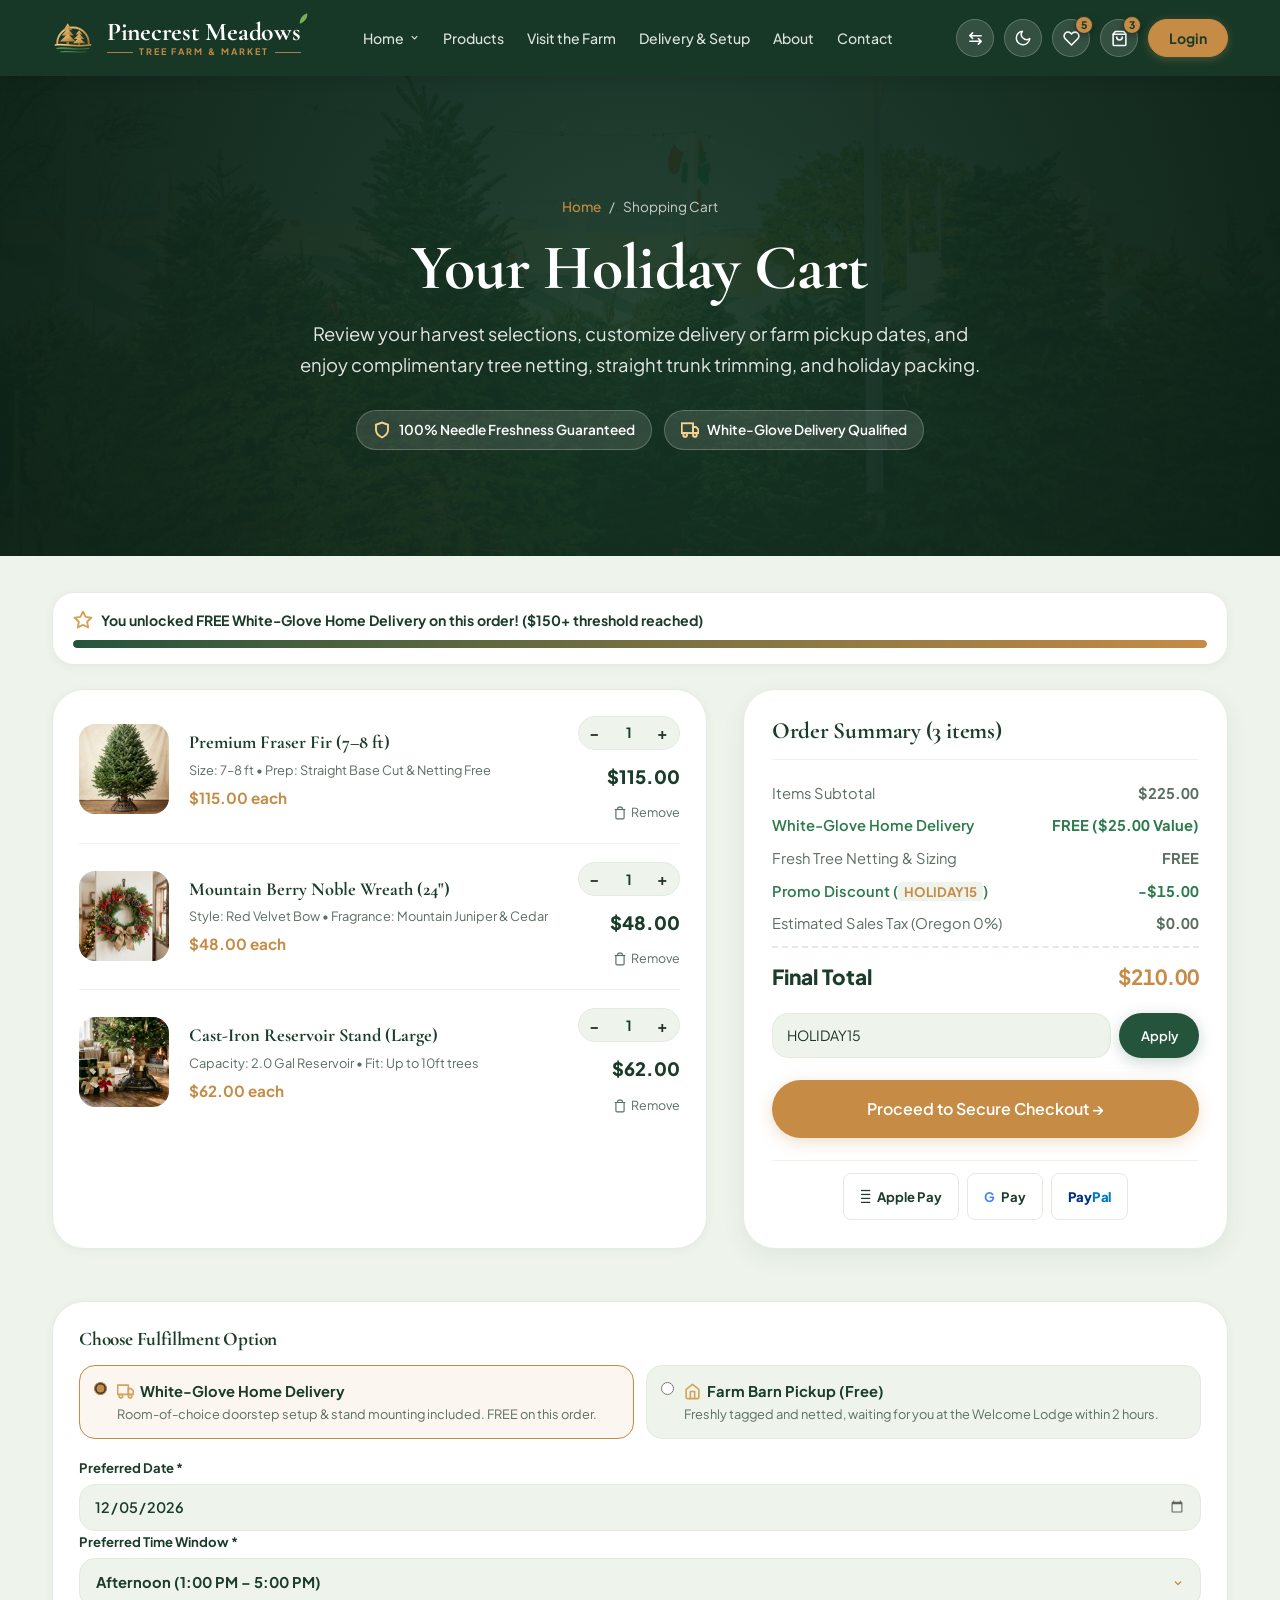
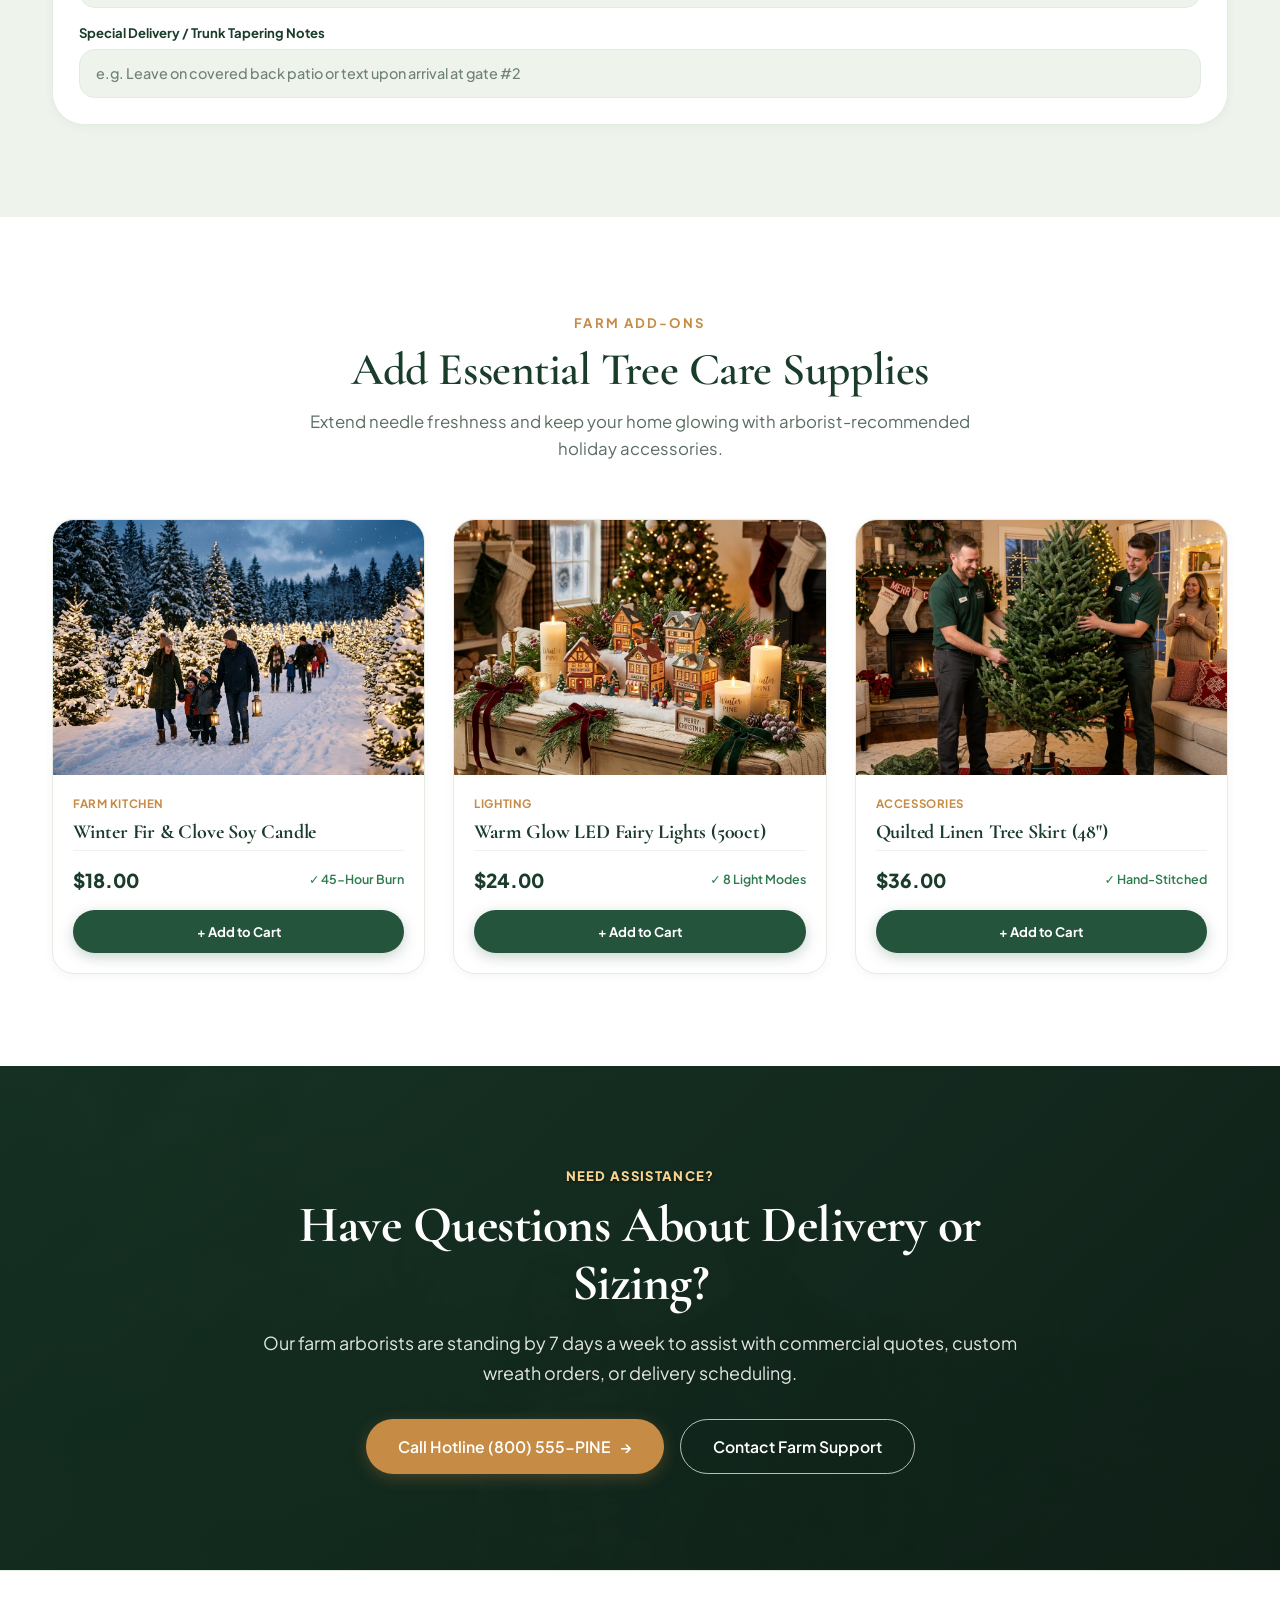
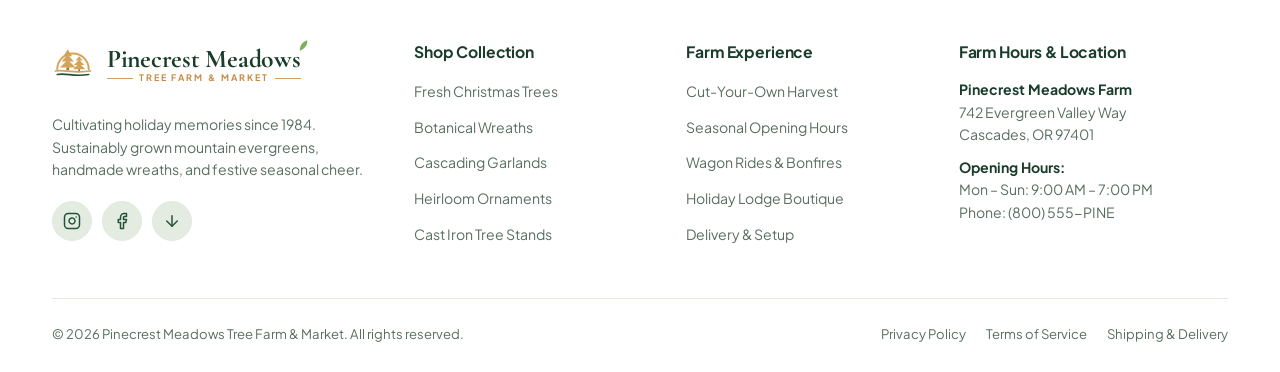
==== commit 08369341: "first commit" ====
--- a/cart.html
+++ b/cart.html
@@ -464,7 +464,7 @@
                   <strong style="color: #4285F4;">G</strong> <span>Pay</span>
                 </button>
                 <button class="express-btn" onclick="showToast('Connecting to PayPal...')">
-                  <span style="color: #0079C1; font-weight: 800;">P</span><span>ayPal</span>
+                  <span style="font-weight: 800; letter-spacing: -0.02em;"><span style="color: #003087;">Pay</span><span style="color: #0079C1;">Pal</span></span>
                 </button>
               </div>
 
--- a/assets/css/style.css
+++ b/assets/css/style.css
@@ -1287,11 +1287,11 @@
 
 .drawer-footer {
   margin-top: auto;
-  padding-top: 24px;
+  padding-top: 18px;
   border-top: 1px solid var(--border-color);
   display: flex;
   flex-direction: column;
-  gap: 16px;
+  gap: 10px;
 }
 
 /* ==========================================================================
@@ -1656,6 +1656,13 @@
   color: #FFFFFF;
   border-color: var(--forest-green);
   transform: scale(1.1);
+}
+
+.product-action-btn.in-cart {
+  background-color: var(--forest-green) !important;
+  color: #FFFFFF !important;
+  border-color: var(--forest-green) !important;
+  transform: scale(1.08);
 }
 
 .benefits-section {
@@ -2409,6 +2416,12 @@
   flex-shrink: 0;
 }
 
+.variety-actions {
+  display: flex;
+  align-items: center;
+  margin-top: 4px;
+}
+
 /* H2 Best Sellers 4-Column Grid */
 .h2-bestsellers-grid {
   display: grid;
@@ -3050,6 +3063,10 @@
   .reviews-spotlight-grid {
     grid-template-columns: 1fr;
   }
+  .featured-review-box,
+  .mini-review-card {
+    padding: 22px;
+  }
   .footer-top {
     grid-template-columns: 1fr 1fr;
   }
@@ -3066,6 +3083,21 @@
   }
   .testimonials-grid {
     grid-template-columns: repeat(2, 1fr);
+  }
+  .variety-actions {
+    display: flex;
+    justify-content: center;
+    width: 100%;
+    margin-top: 8px;
+  }
+  .variety-actions .btn,
+  .variety-details .h2-add-btn {
+    display: inline-flex;
+    justify-content: center;
+    align-items: center;
+    margin-left: auto;
+    margin-right: auto;
+    text-align: center;
   }
 }
 
@@ -3101,8 +3133,8 @@
     grid-template-columns: 1fr;
   }
   .footer-top {
-    grid-template-columns: 1fr;
-    gap: 28px;
+    grid-template-columns: repeat(2, 1fr);
+    gap: 36px 28px;
   }
   .newsletter-form {
     flex-direction: column;
@@ -3178,6 +3210,10 @@
     width: 100%;
     justify-content: center;
     box-sizing: border-box;
+  }
+  .footer-top {
+    grid-template-columns: 1fr;
+    gap: 28px;
   }
   .footer-bottom {
     flex-direction: column;
@@ -3974,6 +4010,7 @@
   color: var(--text-heading);
   font-weight: 700;
   margin-bottom: 8px;
+  text-align: center;
 }
 
 .prod-cta-box-desc {
@@ -3981,6 +4018,7 @@
   color: var(--text-muted);
   margin-bottom: 20px;
   line-height: 1.5;
+  text-align: center;
 }
 
 .prod-concierge-form {
@@ -4929,9 +4967,17 @@
   display: flex;
   align-items: center;
   gap: 8px;
-  font-size: 0.85rem;
+  font-size: 0.84rem;
   font-weight: 600;
   color: var(--text-main);
+  min-width: 0;
+}
+
+.visit-exp-checkitem span {
+  white-space: nowrap;
+  overflow: hidden;
+  text-overflow: ellipsis;
+  min-width: 0;
 }
 
 .visit-exp-checkitem svg {
@@ -5252,6 +5298,7 @@
   padding: clamp(24px, 4vw, 36px);
   display: flex;
   flex-direction: column;
+  justify-content: space-between;
   gap: 20px;
 }
 
@@ -5304,6 +5351,10 @@
   .expect-grid {
     grid-template-columns: repeat(2, 1fr);
   }
+  .directions-btn-group {
+    justify-content: center;
+    width: 100%;
+  }
 }
 
 @media (max-width: 860px) {
@@ -5312,6 +5363,10 @@
   }
   .directions-grid {
     grid-template-columns: 1fr;
+  }
+  .directions-btn-group {
+    justify-content: center;
+    width: 100%;
   }
 }
 
@@ -6407,21 +6462,30 @@
 
 .contact-map-badge {
   position: absolute;
-  bottom: 18px;
-  left: 18px;
-  background: rgba(22, 40, 30, 0.94);
-  backdrop-filter: blur(8px);
-  -webkit-backdrop-filter: blur(8px);
-  padding: 12px 18px;
-  border-radius: var(--radius-md);
-  border: 1px solid rgba(212, 163, 89, 0.4);
+  bottom: 24px;
+  left: 50%;
+  transform: translateX(-50%);
+  background: rgba(18, 36, 26, 0.95);
+  backdrop-filter: blur(12px);
+  -webkit-backdrop-filter: blur(12px);
+  padding: 10px 14px 10px 22px;
+  border-radius: var(--radius-full);
+  border: 1px solid rgba(212, 163, 89, 0.45);
   color: #FFFFFF;
-  display: flex;
-  align-items: center;
-  gap: 14px;
+  display: inline-flex;
+  align-items: center;
+  gap: 16px;
   z-index: 2;
-  flex-wrap: wrap;
-  box-shadow: 0 8px 24px rgba(0, 0, 0, 0.35);
+  box-shadow: 0 10px 30px rgba(0, 0, 0, 0.45);
+  white-space: nowrap;
+  max-width: calc(100% - 32px);
+  box-sizing: border-box;
+}
+
+[dir="rtl"] .contact-map-badge {
+  left: 50%;
+  right: auto;
+  transform: translateX(-50%);
 }
 
 .contact-map-status {
@@ -6443,32 +6507,31 @@
 }
 
 .contact-map-badge .btn {
-  padding: 8px 16px;
+  padding: 8px 18px;
   font-size: 0.82rem;
+  border-radius: var(--radius-full);
 }
 
 @media (max-width: 680px) {
   .contact-map-wrapper iframe {
-    height: 280px;
+    height: 300px;
   }
   .contact-map-badge {
-    position: relative;
-    bottom: auto;
-    left: auto;
-    right: auto;
-    top: auto;
+    position: static;
+    transform: none;
     border-radius: 0;
+    width: 100%;
+    max-width: 100%;
     border-top: 1.5px solid rgba(212, 163, 89, 0.35);
     border-left: none;
     border-right: none;
     border-bottom: none;
-    width: 100%;
-    box-sizing: border-box;
     justify-content: center;
     text-align: center;
     flex-direction: column;
     gap: 12px;
-    padding: 14px 16px;
+    padding: 16px;
+    white-space: normal;
   }
   .contact-map-badge .btn {
     width: 100%;
@@ -6520,10 +6583,42 @@
   background-color: var(--bg-card);
   border: 1px solid var(--card-border);
   border-radius: var(--radius-lg);
-  padding: clamp(20px, 2.5vw, 26px);
+  overflow: hidden;
   display: flex;
   flex-direction: column;
   box-shadow: var(--shadow-sm);
+  transition: all var(--transition-fast);
+}
+
+.visit-info-box:hover {
+  transform: translateY(-4px);
+  box-shadow: var(--shadow-md);
+  border-color: var(--caramel-gold);
+}
+
+.visit-info-media {
+  width: 100%;
+  aspect-ratio: 16 / 10;
+  overflow: hidden;
+  background-color: var(--sage-subtle);
+}
+
+.visit-info-media img {
+  width: 100%;
+  height: 100%;
+  object-fit: cover;
+  transition: transform var(--transition-slow);
+}
+
+.visit-info-box:hover .visit-info-media img {
+  transform: scale(1.06);
+}
+
+.visit-info-body {
+  padding: clamp(20px, 2.5vw, 24px);
+  display: flex;
+  flex-direction: column;
+  flex-grow: 1;
 }
 
 .visit-info-title {
@@ -6538,6 +6633,7 @@
   font-size: 0.86rem;
   color: var(--text-muted);
   line-height: 1.55;
+  margin: 0;
 }
 
 /* ==========================================================================
@@ -6813,6 +6909,7 @@
   text-transform: uppercase;
   margin-bottom: 10px;
   display: block;
+  text-align: center;
 }
 
 .auth-title {
@@ -6822,6 +6919,7 @@
   color: var(--text-heading);
   line-height: 1.12;
   margin-bottom: 12px;
+  text-align: center;
 }
 
 .auth-subtitle {
@@ -6829,6 +6927,7 @@
   color: var(--text-muted);
   line-height: 1.55;
   margin-bottom: 28px;
+  text-align: center;
 }
 
 .auth-form {
@@ -7151,6 +7250,11 @@
 }
 
 /* --- Wishlist Controls & Summary Bar --- */
+#wishlist-items-section,
+#cart-main-section {
+  padding-top: clamp(20px, 3.2vw, 36px);
+}
+
 .wishlist-bar {
   display: flex;
   align-items: center;
@@ -7898,20 +8002,88 @@
     grid-template-columns: 1fr;
   }
   .cart-item-card {
-    grid-template-columns: 76px 1fr;
-    gap: 12px;
+    grid-template-columns: 80px 1fr !important;
+    gap: 14px !important;
+    padding: 16px 0 !important;
+    align-items: start !important;
     width: 100% !important;
     box-sizing: border-box !important;
   }
+  .cart-item-img {
+    width: 80px !important;
+    height: 80px !important;
+    border-radius: var(--radius-md) !important;
+  }
+  .cart-item-details {
+    min-width: 0 !important;
+  }
+  .cart-item-title {
+    font-size: 1.05rem !important;
+    line-height: 1.35 !important;
+    margin-bottom: 4px !important;
+  }
+  .cart-item-meta {
+    font-size: 0.78rem !important;
+    margin-bottom: 4px !important;
+    line-height: 1.4 !important;
+  }
+  .cart-item-unit-price {
+    font-size: 0.88rem !important;
+    font-weight: 600 !important;
+  }
   .cart-item-controls {
-    grid-column: 1 / -1;
-    flex-direction: row;
-    justify-content: space-between;
-    align-items: center;
-    width: 100%;
-    margin-top: 8px;
-    padding-top: 8px;
-    border-top: 1px dashed var(--border-subtle);
+    grid-column: 1 / -1 !important;
+    display: flex !important;
+    flex-direction: row !important;
+    justify-content: flex-start !important;
+    align-items: center !important;
+    width: 100% !important;
+    margin-top: 10px !important;
+    padding-top: 10px !important;
+    border-top: 1px solid var(--border-subtle) !important;
+    gap: 8px !important;
+    box-sizing: border-box !important;
+  }
+  .cart-qty-wrapper {
+    flex-shrink: 0 !important;
+    height: 32px !important;
+  }
+  .cart-qty-btn {
+    width: 28px !important;
+    height: 28px !important;
+    font-size: 0.95rem !important;
+  }
+  .cart-qty-input {
+    width: 30px !important;
+    font-size: 0.85rem !important;
+  }
+  .cart-item-total {
+    font-size: 1.12rem !important;
+    font-weight: 800 !important;
+    color: var(--text-heading) !important;
+    margin-left: auto !important;
+    margin-right: 12px !important;
+    flex-shrink: 0 !important;
+  }
+  .cart-item-remove {
+    font-size: 0.82rem !important;
+    padding: 5px 9px !important;
+    border-radius: var(--radius-sm) !important;
+    background: rgba(229, 62, 62, 0.08) !important;
+    color: #E53E3E !important;
+    flex-shrink: 0 !important;
+    transition: all var(--transition-fast) !important;
+  }
+  .cart-item-remove:hover {
+    background: rgba(229, 62, 62, 0.16) !important;
+    color: #C53030 !important;
+  }
+  [dir="rtl"] .cart-item-controls {
+    flex-direction: row-reverse !important;
+  }
+  [dir="rtl"] .cart-item-total {
+    margin-left: 12px !important;
+    margin-right: auto !important;
   }
   .cart-fulfillment-options {
     grid-template-columns: 1fr;
@@ -7941,6 +8113,33 @@
   }
 }
 
+@media (max-width: 420px) {
+  .cart-item-card {
+    grid-template-columns: 68px 1fr !important;
+    gap: 10px !important;
+  }
+  .cart-item-img {
+    width: 68px !important;
+    height: 68px !important;
+  }
+  .cart-item-title {
+    font-size: 0.96rem !important;
+  }
+  .cart-item-meta {
+    font-size: 0.74rem !important;
+  }
+  .cart-item-total {
+    font-size: 1.02rem !important;
+    margin-right: 8px !important;
+  }
+  .cart-item-remove span {
+    display: none !important;
+  }
+  .cart-item-remove {
+    padding: 6px !important;
+  }
+}
+
 @media (max-width: 380px) {
   .wishlist-body {
     padding: 14px;
@@ -7952,8 +8151,8 @@
     padding: 16px;
   }
   .cart-item-img {
-    width: 60px;
-    height: 60px;
+    width: 60px !important;
+    height: 60px !important;
   }
   .cart-delivery-box {
     padding: 16px 12px;
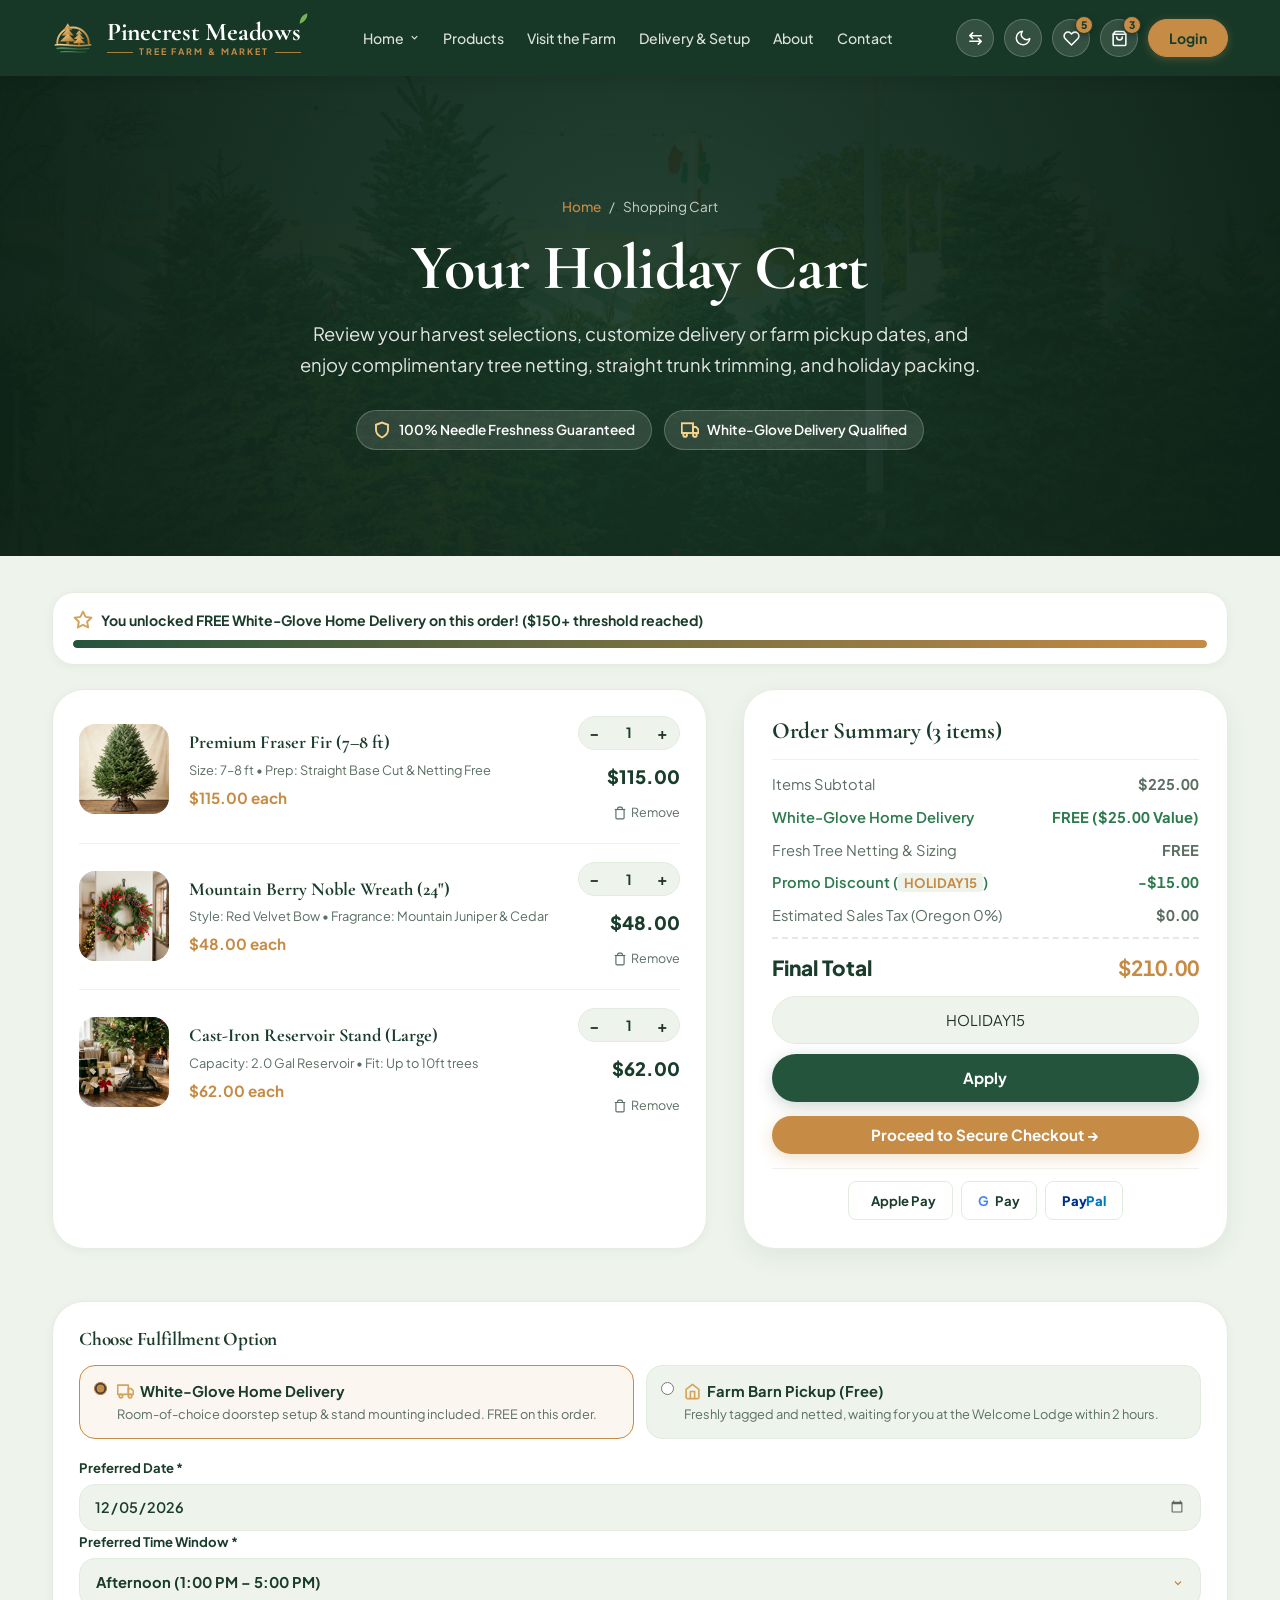
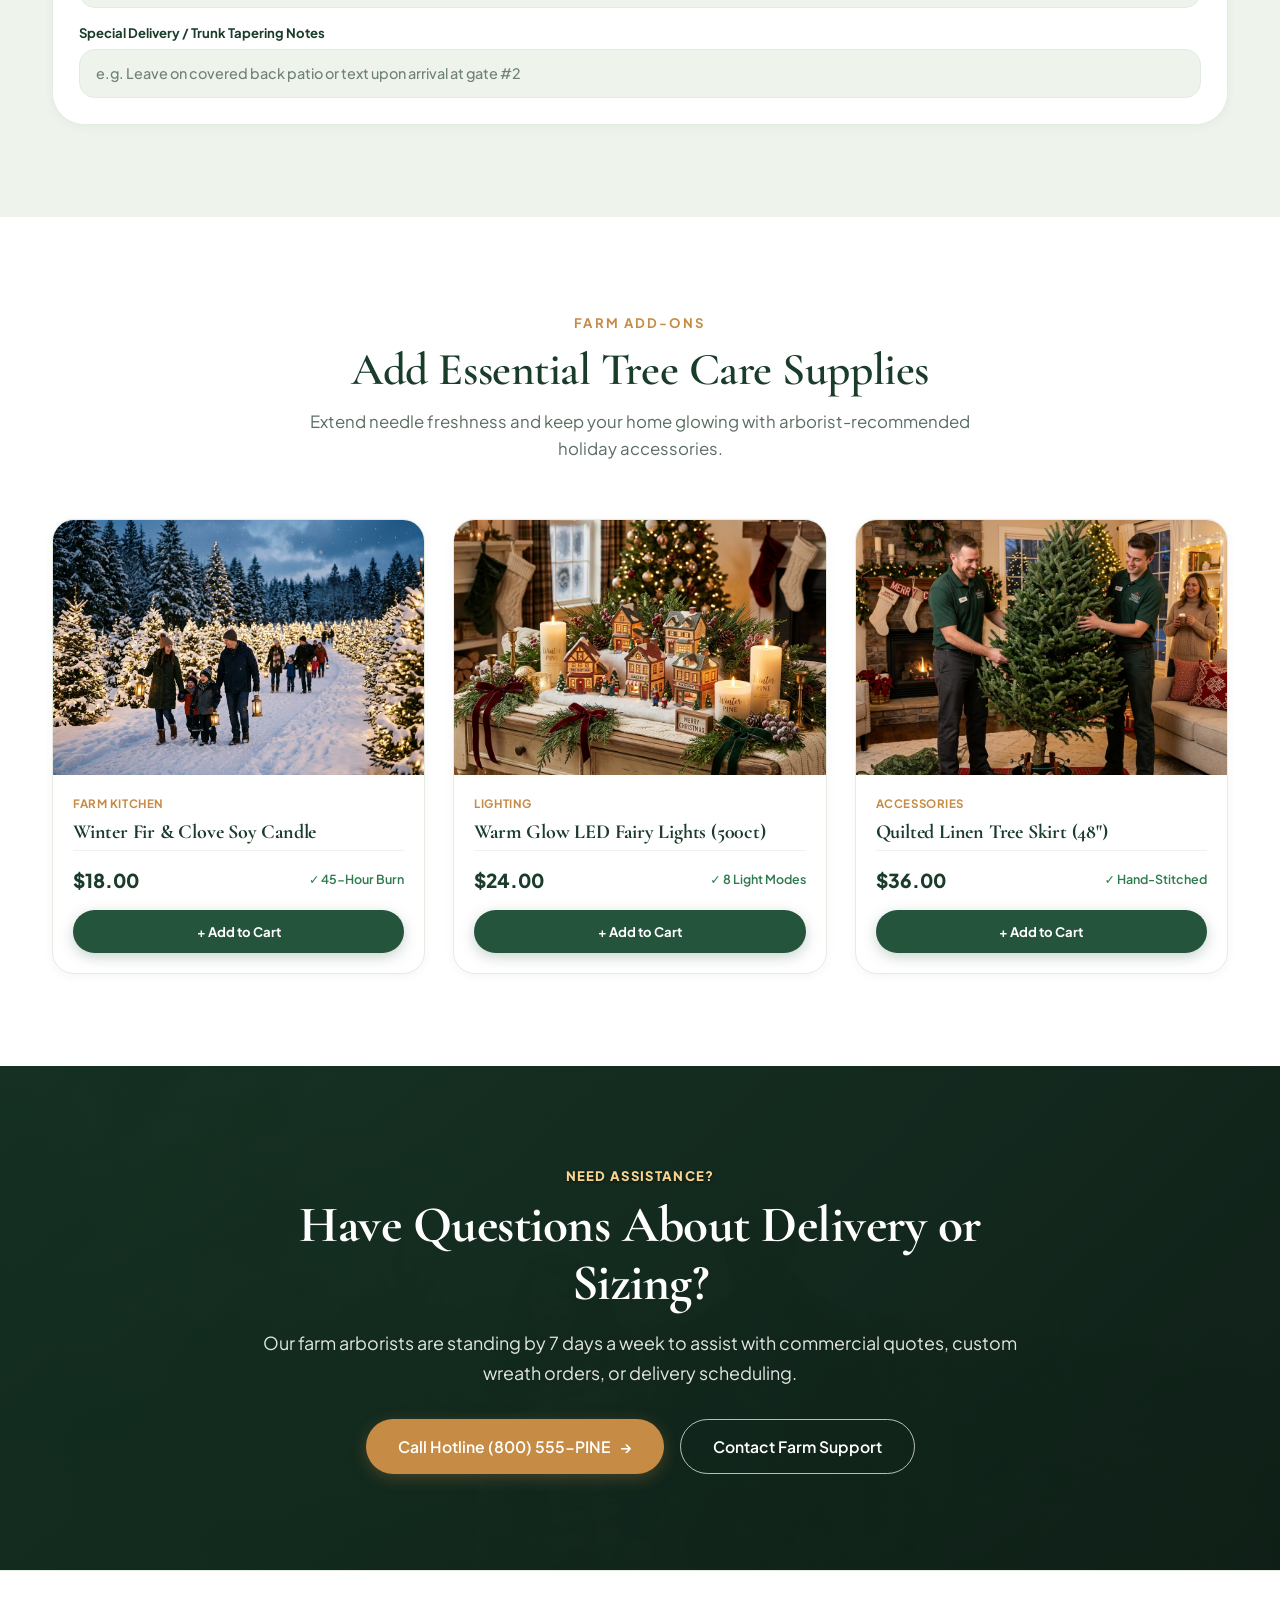
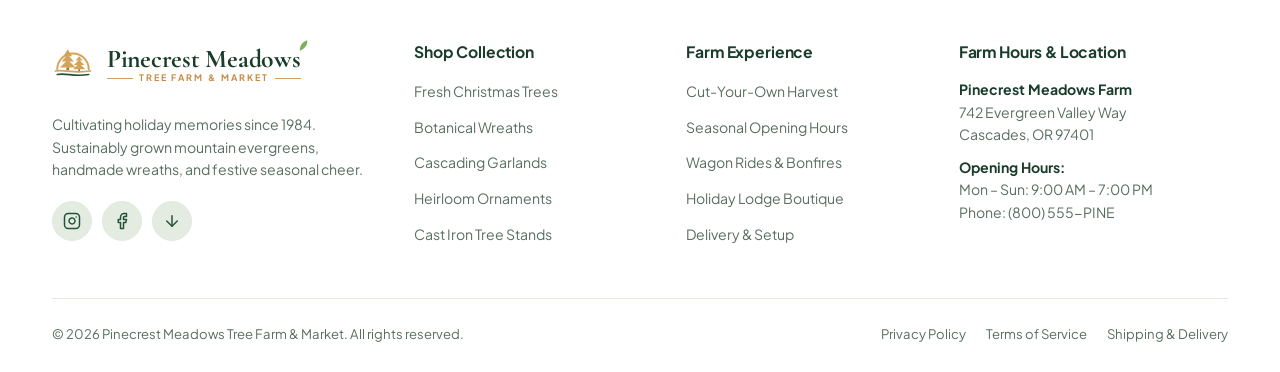
==== commit bb0d050e: "first commit" ====
--- a/cart.html
+++ b/cart.html
@@ -1,17 +1,20 @@
 <!DOCTYPE html>
 <html lang="en" dir="ltr" data-theme="light">
+
 <head>
   <meta charset="UTF-8">
   <meta name="viewport" content="width=device-width, initial-scale=1.0">
   <title>Shopping Cart &amp; Checkout | Pinecrest Meadows Tree Farm</title>
-  <meta name="description" content="Review your holiday shopping cart, choose farm pickup or white-glove living room delivery, and complete your secure Christmas tree purchase.">
-  
+  <meta name="description"
+    content="Review your holiday shopping cart, choose farm pickup or white-glove living room delivery, and complete your secure Christmas tree purchase.">
+
   <!-- Favicon -->
   <link rel="icon" type="image/svg+xml" href="assets/images/favicon.svg">
 
   <!-- Main Stylesheet -->
   <link rel="stylesheet" href="assets/css/style.css">
 </head>
+
 <body>
 
   <!-- Attractive Holiday Page Preloader -->
@@ -29,9 +32,10 @@
         <div class="pm-loader-ring-inner"></div>
         <div class="pm-loader-icon">
           <svg viewBox="0 0 24 24" fill="currentColor">
-            <path d="M12 2L15 8H13L16 13H14L18 19H6L10 13H8L11 8H9L12 2Z"/>
-            <rect x="11" y="19" width="2" height="3" fill="#D4A017"/>
-            <polygon points="12,1 12.8,2.8 14.8,2.8 13.2,4 13.8,5.8 12,4.6 10.2,5.8 10.8,4 9.2,2.8 11.2,2.8" fill="#FFF3C4"/>
+            <path d="M12 2L15 8H13L16 13H14L18 19H6L10 13H8L11 8H9L12 2Z" />
+            <rect x="11" y="19" width="2" height="3" fill="#D4A017" />
+            <polygon points="12,1 12.8,2.8 14.8,2.8 13.2,4 13.8,5.8 12,4.6 10.2,5.8 10.8,4 9.2,2.8 11.2,2.8"
+              fill="#FFF3C4" />
           </svg>
         </div>
       </div>
@@ -49,7 +53,7 @@
   <header class="site-header" id="site-header">
     <div class="container">
       <nav class="navbar" aria-label="Main Navigation">
-        
+
         <!-- Left: Brand Logo -->
         <a href="index.html" class="brand-logo" id="main-logo" aria-label="Pinecrest Meadows Tree Farm & Market">
           <div class="brand-emblem" aria-hidden="true">
@@ -65,7 +69,8 @@
                   <stop offset="100%" stop-color="#245132" />
                 </linearGradient>
               </defs>
-              <path d="M 6 30 A 18 18 0 1 1 42 30" stroke="url(#treeGold)" stroke-width="2.2" stroke-linecap="round" fill="none" />
+              <path d="M 6 30 A 18 18 0 1 1 42 30" stroke="url(#treeGold)" stroke-width="2.2" stroke-linecap="round"
+                fill="none" />
               <path d="M 18 7 L 13 15 L 23 15 Z" fill="url(#treeGold)" />
               <path d="M 18 13 L 11 21 L 25 21 Z" fill="url(#treeGold)" />
               <path d="M 18 19 L 9 28 L 27 28 Z" fill="url(#treeGold)" />
@@ -74,14 +79,20 @@
               <path d="M 31 19 L 25 25 L 37 25 Z" fill="url(#treeGold)" />
               <path d="M 31 23 L 24 30 L 38 30 Z" fill="url(#treeGold)" />
               <rect x="30" y="30" width="2" height="2" fill="#A27129" />
-              <path d="M 4 32 C 14 30, 24 35, 44 32" stroke="url(#treeGold)" stroke-width="2" stroke-linecap="round" fill="none" />
-              <path d="M 6 36 C 16 34, 26 39, 42 36" stroke="url(#hillGreen)" stroke-width="1.8" stroke-linecap="round" fill="none" />
-              <path d="M 10 40 C 18 38, 28 42, 38 40" stroke="url(#hillGreen)" stroke-width="1.4" stroke-linecap="round" fill="none" />
+              <path d="M 4 32 C 14 30, 24 35, 44 32" stroke="url(#treeGold)" stroke-width="2" stroke-linecap="round"
+                fill="none" />
+              <path d="M 6 36 C 16 34, 26 39, 42 36" stroke="url(#hillGreen)" stroke-width="1.8" stroke-linecap="round"
+                fill="none" />
+              <path d="M 10 40 C 18 38, 28 42, 38 40" stroke="url(#hillGreen)" stroke-width="1.4" stroke-linecap="round"
+                fill="none" />
             </svg>
           </div>
           <div class="brand-text">
             <div class="brand-name">
-              Pinecrest Meadow<span class="brand-leaf-wrap">s<svg class="brand-leaf-icon" viewBox="0 0 20 20" fill="currentColor"><path d="M3 17 C 8 16, 17 12, 17 3 C 10 4, 4 9, 3 17 Z M 7 13 C 11 9, 14 6, 14 6" fill="#78B159"/></svg></span>
+              Pinecrest Meadow<span class="brand-leaf-wrap">s<svg class="brand-leaf-icon" viewBox="0 0 20 20"
+                  fill="currentColor">
+                  <path d="M3 17 C 8 16, 17 12, 17 3 C 10 4, 4 9, 3 17 Z M 7 13 C 11 9, 14 6, 14 6" fill="#78B159" />
+                </svg></span>
             </div>
             <div class="brand-tagline">
               <span class="tagline-rule"></span>
@@ -96,7 +107,9 @@
           <li class="nav-item nav-item-dropdown">
             <a href="index.html" class="nav-link" id="nav-home-link" aria-haspopup="true" aria-expanded="false">
               Home
-              <svg width="11" height="11" viewBox="0 0 24 24" fill="none" stroke="currentColor" stroke-width="2.5"><polyline points="6 9 12 15 18 9"></polyline></svg>
+              <svg width="11" height="11" viewBox="0 0 24 24" fill="none" stroke="currentColor" stroke-width="2.5">
+                <polyline points="6 9 12 15 18 9"></polyline>
+              </svg>
             </a>
             <div class="dropdown-menu" aria-label="Home Pages Submenu">
               <a href="index.html" class="dropdown-link">Home 1 (Farm &amp; Market)</a>
@@ -122,32 +135,40 @@
 
         <!-- Right: Actions (RTL, Theme, Wishlist, Cart, Login, Hamburger) -->
         <div class="nav-actions">
-          
+
           <!-- 1. RTL Toggle (⇄) -->
           <button class="nav-circle-btn" id="rtl-toggle" title="Switch RTL/LTR" aria-label="Toggle Direction">
-            <svg width="17" height="17" viewBox="0 0 24 24" fill="none" stroke="currentColor" stroke-width="2.2" stroke-linecap="round" stroke-linejoin="round">
+            <svg width="17" height="17" viewBox="0 0 24 24" fill="none" stroke="currentColor" stroke-width="2.2"
+              stroke-linecap="round" stroke-linejoin="round">
               <path d="M4 8h16M4 8l4-4M4 8l4 4M20 16H4m16 0l-4-4m4 4l-4 4"></path>
             </svg>
           </button>
 
           <!-- 2. Light / Dark Theme Toggle (🌙) -->
           <button class="nav-circle-btn" id="theme-toggle" title="Switch Theme" aria-label="Toggle Theme">
-            <svg width="17" height="17" viewBox="0 0 24 24" fill="none" stroke="currentColor" stroke-width="2.2" stroke-linecap="round" stroke-linejoin="round">
+            <svg width="17" height="17" viewBox="0 0 24 24" fill="none" stroke="currentColor" stroke-width="2.2"
+              stroke-linecap="round" stroke-linejoin="round">
               <path d="M21 12.79A9 9 0 1 1 11.21 3 7 7 0 0 0 21 12.79z"></path>
             </svg>
           </button>
 
           <!-- 3. Wishlist Button (♡ 5) -->
-          <a href="wishlist.html" class="nav-circle-btn" id="wishlist-btn" title="Saved Favorites" aria-label="View Wishlist">
-            <svg width="17" height="17" viewBox="0 0 24 24" fill="none" stroke="currentColor" stroke-width="2.2" stroke-linecap="round" stroke-linejoin="round">
-              <path d="M20.84 4.61a5.5 5.5 0 0 0-7.78 0L12 5.67l-1.06-1.06a5.5 5.5 0 0 0-7.78 7.78l1.06 1.06L12 21.23l7.78-7.78 1.06-1.06a5.5 5.5 0 0 0 0-7.78z"></path>
+          <a href="wishlist.html" class="nav-circle-btn" id="wishlist-btn" title="Saved Favorites"
+            aria-label="View Wishlist">
+            <svg width="17" height="17" viewBox="0 0 24 24" fill="none" stroke="currentColor" stroke-width="2.2"
+              stroke-linecap="round" stroke-linejoin="round">
+              <path
+                d="M20.84 4.61a5.5 5.5 0 0 0-7.78 0L12 5.67l-1.06-1.06a5.5 5.5 0 0 0-7.78 7.78l1.06 1.06L12 21.23l7.78-7.78 1.06-1.06a5.5 5.5 0 0 0 0-7.78z">
+              </path>
             </svg>
             <span class="nav-badge" id="wishlist-count-badge">5</span>
           </a>
 
           <!-- 4. Cart Button (🛍 3) -->
-          <a href="cart.html" class="nav-circle-btn active" id="cart-btn" title="View Basket" aria-label="View Shopping Basket">
-            <svg width="17" height="17" viewBox="0 0 24 24" fill="none" stroke="currentColor" stroke-width="2.2" stroke-linecap="round" stroke-linejoin="round">
+          <a href="cart.html" class="nav-circle-btn active" id="cart-btn" title="View Basket"
+            aria-label="View Shopping Basket">
+            <svg width="17" height="17" viewBox="0 0 24 24" fill="none" stroke="currentColor" stroke-width="2.2"
+              stroke-linecap="round" stroke-linejoin="round">
               <path d="M6 2L3 6v14a2 2 0 0 0 2 2h14a2 2 0 0 0 2-2V6l-3-4z"></path>
               <line x1="3" y1="6" x2="21" y2="6"></line>
               <path d="M16 10a4 4 0 0 1-8 0"></path>
@@ -161,7 +182,8 @@
           </a>
 
           <!-- Mobile Hamburger -->
-          <button class="hamburger-btn" id="hamburger-btn" aria-label="Toggle Mobile Menu" aria-expanded="false" aria-controls="mobile-drawer">
+          <button class="hamburger-btn" id="hamburger-btn" aria-label="Toggle Mobile Menu" aria-expanded="false"
+            aria-controls="mobile-drawer">
             <span></span>
             <span></span>
             <span></span>
@@ -180,7 +202,8 @@
       <a href="index.html" class="brand-logo" aria-label="Pinecrest Meadows">
         <div class="brand-emblem" aria-hidden="true">
           <svg width="34" height="34" viewBox="0 0 48 48" fill="none" xmlns="http://www.w3.org/2000/svg">
-            <path d="M 6 30 A 18 18 0 1 1 42 30" stroke="#D4A359" stroke-width="2.2" stroke-linecap="round" fill="none" />
+            <path d="M 6 30 A 18 18 0 1 1 42 30" stroke="#D4A359" stroke-width="2.2" stroke-linecap="round"
+              fill="none" />
             <path d="M 18 7 L 13 15 L 23 15 Z" fill="#D4A359" />
             <path d="M 18 13 L 11 21 L 25 21 Z" fill="#D4A359" />
             <path d="M 18 19 L 9 28 L 27 28 Z" fill="#D4A359" />
@@ -189,37 +212,51 @@
             <path d="M 31 19 L 25 25 L 37 25 Z" fill="#D4A359" />
             <path d="M 31 23 L 24 30 L 38 30 Z" fill="#D4A359" />
             <rect x="30" y="30" width="2" height="2" fill="#A27129" />
-            <path d="M 4 32 C 14 30, 24 35, 44 32" stroke="#D4A359" stroke-width="2" stroke-linecap="round" fill="none" />
-            <path d="M 6 36 C 16 34, 26 39, 42 36" stroke="#245132" stroke-width="1.8" stroke-linecap="round" fill="none" />
+            <path d="M 4 32 C 14 30, 24 35, 44 32" stroke="#D4A359" stroke-width="2" stroke-linecap="round"
+              fill="none" />
+            <path d="M 6 36 C 16 34, 26 39, 42 36" stroke="#245132" stroke-width="1.8" stroke-linecap="round"
+              fill="none" />
           </svg>
         </div>
         <div class="brand-text">
           <div class="brand-name">Pinecrest Meadows</div>
         </div>
       </a>
-      <button class="drawer-close-btn" id="drawer-close-btn" aria-label="Close Mobile Menu">&times;</button>
+      <button class="drawer-close-btn" id="drawer-close-btn" aria-label="Close menu">
+        <svg width="20" height="20" viewBox="0 0 24 24" fill="none" stroke="currentColor" stroke-width="2" stroke-linecap="round" stroke-linejoin="round">
+          <line x1="18" y1="6" x2="6" y2="18"></line>
+          <line x1="6" y1="6" x2="18" y2="18"></line>
+        </svg>
+      </button>
     </div>
 
     <!-- Quick Action Icons in Drawer -->
     <div class="drawer-quick-actions">
-      <button class="nav-circle-btn" id="drawer-rtl-toggle" title="Switch RTL/LTR" aria-label="Toggle Direction">
+      <button class="nav-circle-btn rtl-toggle-btn" id="drawer-rtl-toggle" title="Switch RTL/LTR" aria-label="Toggle Direction">
         <svg width="17" height="17" viewBox="0 0 24 24" fill="none" stroke="currentColor" stroke-width="2" stroke-linecap="round" stroke-linejoin="round">
-          <path d="M4 8h16M4 8l4-4M4 8l4 4M20 16H4m16 0l-4-4m4 4l-4 4"></path>
+          <polyline points="16 3 21 8 16 13"></polyline>
+          <line x1="21" y1="8" x2="9" y2="8"></line>
+          <polyline points="8 21 3 16 8 11"></polyline>
+          <line x1="3" y1="16" x2="15" y2="16"></line>
         </svg>
       </button>
-      <button class="nav-circle-btn" id="drawer-theme-toggle" title="Switch Theme" aria-label="Toggle Theme">
+      <button class="nav-circle-btn theme-toggle-btn" id="drawer-theme-toggle" title="Switch Theme" aria-label="Toggle Theme">
         <svg width="17" height="17" viewBox="0 0 24 24" fill="none" stroke="currentColor" stroke-width="2" stroke-linecap="round" stroke-linejoin="round">
           <path d="M21 12.79A9 9 0 1 1 11.21 3 7 7 0 0 0 21 12.79z"></path>
         </svg>
       </button>
       <a href="wishlist.html" class="nav-circle-btn" title="Saved Favorites" aria-label="View Wishlist">
-        <svg width="17" height="17" viewBox="0 0 24 24" fill="none" stroke="currentColor" stroke-width="2" stroke-linecap="round" stroke-linejoin="round">
-          <path d="M20.84 4.61a5.5 5.5 0 0 0-7.78 0L12 5.67l-1.06-1.06a5.5 5.5 0 0 0-7.78 7.78l1.06 1.06L12 21.23l7.78-7.78 1.06-1.06a5.5 5.5 0 0 0 0-7.78z"></path>
+        <svg width="17" height="17" viewBox="0 0 24 24" fill="none" stroke="currentColor" stroke-width="2"
+          stroke-linecap="round" stroke-linejoin="round">
+          <path
+            d="M20.84 4.61a5.5 5.5 0 0 0-7.78 0L12 5.67l-1.06-1.06a5.5 5.5 0 0 0-7.78 7.78l1.06 1.06L12 21.23l7.78-7.78 1.06-1.06a5.5 5.5 0 0 0 0-7.78z">
+          </path>
         </svg>
         <span class="nav-badge">5</span>
       </a>
       <a href="cart.html" class="nav-circle-btn" title="View Basket" aria-label="View Shopping Basket">
-        <svg width="17" height="17" viewBox="0 0 24 24" fill="none" stroke="currentColor" stroke-width="2" stroke-linecap="round" stroke-linejoin="round">
+        <svg width="17" height="17" viewBox="0 0 24 24" fill="none" stroke="currentColor" stroke-width="2"
+          stroke-linecap="round" stroke-linejoin="round">
           <path d="M6 2L3 6v14a2 2 0 0 0 2 2h14a2 2 0 0 0 2-2V6l-3-4z"></path>
           <line x1="3" y1="6" x2="21" y2="6"></line>
           <path d="M16 10a4 4 0 0 1-8 0"></path>
@@ -232,7 +269,9 @@
       <div class="drawer-link-group">
         <span class="drawer-link">
           Home
-          <svg width="14" height="14" viewBox="0 0 24 24" fill="none" stroke="currentColor" stroke-width="2"><polyline points="6 9 12 15 18 9"></polyline></svg>
+          <svg width="14" height="14" viewBox="0 0 24 24" fill="none" stroke="currentColor" stroke-width="2">
+            <polyline points="6 9 12 15 18 9"></polyline>
+          </svg>
         </span>
         <div class="drawer-sublinks">
           <a href="index.html" class="drawer-sublink">Home 1 (Farm &amp; Market)</a>
@@ -264,7 +303,8 @@
          SECTION 1: HERO (Standardized Inner Page Height)
          ========================================================================== -->
     <section class="prod-hero-section page-hero-section" id="hero">
-      <img src="assets/images/products/products-hero.jpg" alt="Christmas tree harvest packaging at Pinecrest Meadows" class="prod-hero-bg">
+      <img src="assets/images/products/products-hero.jpg" alt="Christmas tree harvest packaging at Pinecrest Meadows"
+        class="prod-hero-bg">
       <div class="prod-hero-overlay"></div>
 
       <div class="container">
@@ -281,7 +321,8 @@
 
           <!-- Page Subtitle -->
           <p class="prod-hero-subtitle">
-            Review your harvest selections, customize delivery or farm pickup dates, and enjoy complimentary tree netting, straight trunk trimming, and holiday packing.
+            Review your harvest selections, customize delivery or farm pickup dates, and enjoy complimentary tree
+            netting, straight trunk trimming, and holiday packing.
           </p>
 
           <!-- Badges Strip -->
@@ -311,14 +352,18 @@
          ========================================================================== -->
     <section class="prod-section bg-alt" id="cart-main-section">
       <div class="container">
-        
+
         <!-- Free Shipping Progress Banner -->
         <div class="cart-free-shipping-bar">
           <div class="cart-shipping-text">
-            <svg width="20" height="20" viewBox="0 0 24 24" fill="none" stroke="#D4A359" stroke-width="2.3" stroke-linecap="round" stroke-linejoin="round" style="flex-shrink:0;">
-              <polygon points="12 2 15.09 8.26 22 9.27 17 14.14 18.18 21.02 12 17.77 5.82 21.02 7 14.14 2 9.27 8.91 8.26 12 2"></polygon>
+            <svg width="20" height="20" viewBox="0 0 24 24" fill="none" stroke="#D4A359" stroke-width="2.3"
+              stroke-linecap="round" stroke-linejoin="round" style="flex-shrink:0;">
+              <polygon
+                points="12 2 15.09 8.26 22 9.27 17 14.14 18.18 21.02 12 17.77 5.82 21.02 7 14.14 2 9.27 8.91 8.26 12 2">
+              </polygon>
             </svg>
-            <span>You unlocked <strong>FREE White-Glove Home Delivery</strong> on this order! ($150+ threshold reached)</span>
+            <span>You unlocked <strong>FREE White-Glove Home Delivery</strong> on this order! ($150+ threshold
+              reached)</span>
           </div>
           <div class="cart-shipping-progress-track">
             <div class="cart-shipping-progress-fill" style="width: 100%;"></div>
@@ -326,13 +371,13 @@
         </div>
 
         <div class="cart-main-container">
-          
+
           <!-- TOP ROW: Cart Products List (Scrollable) & Order Summary (Equal Height) -->
           <div class="cart-top-grid">
-            
+
             <!-- Left: Cart Items Box with Scroll -->
             <div class="cart-items-box" id="cart-items-list">
-              
+
               <!-- Item 1: Fraser Fir -->
               <div class="cart-item-card" id="cart-item-1" data-price="115">
                 <div class="cart-item-img">
@@ -353,7 +398,10 @@
                   </div>
                   <div class="cart-item-total" id="total-cart-item-1">$115.00</div>
                   <button class="cart-item-remove" onclick="removeCartItem('cart-item-1')">
-                    <svg width="14" height="14" viewBox="0 0 24 24" fill="none" stroke="currentColor" stroke-width="2"><polyline points="3 6 5 6 21 6"></polyline><path d="M19 6v14a2 2 0 0 1-2 2H7a2 2 0 0 1-2-2V6m3 0V4a2 2 0 0 1 2-2h4a2 2 0 0 1 2 2v2"></path></svg>
+                    <svg width="14" height="14" viewBox="0 0 24 24" fill="none" stroke="currentColor" stroke-width="2">
+                      <polyline points="3 6 5 6 21 6"></polyline>
+                      <path d="M19 6v14a2 2 0 0 1-2 2H7a2 2 0 0 1-2-2V6m3 0V4a2 2 0 0 1 2-2h4a2 2 0 0 1 2 2v2"></path>
+                    </svg>
                     <span>Remove</span>
                   </button>
                 </div>
@@ -367,7 +415,8 @@
                 <div class="cart-item-details">
                   <a href="products.html" class="cart-item-title">Mountain Berry Noble Wreath (24")</a>
                   <div class="cart-item-meta">
-                    <strong>Style:</strong> Red Velvet Bow &bull; <strong>Fragrance:</strong> Mountain Juniper &amp; Cedar
+                    <strong>Style:</strong> Red Velvet Bow &bull; <strong>Fragrance:</strong> Mountain Juniper &amp;
+                    Cedar
                   </div>
                   <div class="cart-item-unit-price">$48.00 each</div>
                 </div>
@@ -379,7 +428,10 @@
                   </div>
                   <div class="cart-item-total" id="total-cart-item-2">$48.00</div>
                   <button class="cart-item-remove" onclick="removeCartItem('cart-item-2')">
-                    <svg width="14" height="14" viewBox="0 0 24 24" fill="none" stroke="currentColor" stroke-width="2"><polyline points="3 6 5 6 21 6"></polyline><path d="M19 6v14a2 2 0 0 1-2 2H7a2 2 0 0 1-2-2V6m3 0V4a2 2 0 0 1 2-2h4a2 2 0 0 1 2 2v2"></path></svg>
+                    <svg width="14" height="14" viewBox="0 0 24 24" fill="none" stroke="currentColor" stroke-width="2">
+                      <polyline points="3 6 5 6 21 6"></polyline>
+                      <path d="M19 6v14a2 2 0 0 1-2 2H7a2 2 0 0 1-2-2V6m3 0V4a2 2 0 0 1 2-2h4a2 2 0 0 1 2 2v2"></path>
+                    </svg>
                     <span>Remove</span>
                   </button>
                 </div>
@@ -405,7 +457,10 @@
                   </div>
                   <div class="cart-item-total" id="total-cart-item-3">$62.00</div>
                   <button class="cart-item-remove" onclick="removeCartItem('cart-item-3')">
-                    <svg width="14" height="14" viewBox="0 0 24 24" fill="none" stroke="currentColor" stroke-width="2"><polyline points="3 6 5 6 21 6"></polyline><path d="M19 6v14a2 2 0 0 1-2 2H7a2 2 0 0 1-2-2V6m3 0V4a2 2 0 0 1 2-2h4a2 2 0 0 1 2 2v2"></path></svg>
+                    <svg width="14" height="14" viewBox="0 0 24 24" fill="none" stroke="currentColor" stroke-width="2">
+                      <polyline points="3 6 5 6 21 6"></polyline>
+                      <path d="M19 6v14a2 2 0 0 1-2 2H7a2 2 0 0 1-2-2V6m3 0V4a2 2 0 0 1 2-2h4a2 2 0 0 1 2 2v2"></path>
+                    </svg>
                     <span>Remove</span>
                   </button>
                 </div>
@@ -416,7 +471,7 @@
             <!-- Right: Order Summary & Checkout Card -->
             <div class="cart-summary-card">
               <h3 class="cart-summary-title">Order Summary (<span id="summary-items-count">3</span> items)</h3>
-              
+
               <div class="cart-summary-rows">
                 <div class="cart-summary-row">
                   <span>Items Subtotal</span>
@@ -446,8 +501,9 @@
 
               <!-- Promo Code Input -->
               <form class="cart-coupon-form" onsubmit="applyCoupon(event)">
-                <input type="text" class="cart-coupon-input" id="coupon-code" value="HOLIDAY15" placeholder="Promo code">
-                <button type="submit" class="btn btn-forest btn-sm" style="flex-shrink: 0; min-width: 80px;">Apply</button>
+                <input type="text" class="cart-coupon-input" id="coupon-code" value="HOLIDAY15"
+                  placeholder="Promo code">
+                <button type="submit" class="btn btn-forest cart-coupon-btn">Apply</button>
               </form>
 
               <!-- Checkout Button -->
@@ -458,13 +514,14 @@
               <!-- Express Checkout Buttons -->
               <div class="cart-express-checkout">
                 <button class="express-btn" onclick="showToast('Connecting to Apple Pay...')">
-                  <span style="font-size: 1.1rem;"></span> <span>Apple Pay</span>
+                  <span style="font-size: 1.1rem;"></span> <span>Apple Pay</span>
                 </button>
                 <button class="express-btn" onclick="showToast('Connecting to Google Pay...')">
                   <strong style="color: #4285F4;">G</strong> <span>Pay</span>
                 </button>
                 <button class="express-btn" onclick="showToast('Connecting to PayPal...')">
-                  <span style="font-weight: 800; letter-spacing: -0.02em;"><span style="color: #003087;">Pay</span><span style="color: #0079C1;">Pal</span></span>
+                  <span style="font-weight: 800; letter-spacing: -0.02em;"><span style="color: #003087;">Pay</span><span
+                      style="color: #0079C1;">Pal</span></span>
                 </button>
               </div>
 
@@ -475,13 +532,15 @@
           <!-- BOTTOM SECTION: Fulfillment & Delivery Method (Full Row Width Below) -->
           <div class="cart-delivery-box">
             <h3 class="cart-delivery-title">Choose Fulfillment Option</h3>
-            
+
             <div class="cart-fulfillment-options">
               <label class="cart-fulfillment-label active" id="label-delivery" onclick="setFulfillment('delivery')">
                 <input type="radio" name="fulfillment" value="delivery" checked class="cart-fulfillment-radio">
                 <div>
-                  <strong style="display: flex; align-items: center; gap: 6px; font-size: 0.92rem; color: var(--text-heading); margin-bottom: 3px;">
-                    <svg width="17" height="17" viewBox="0 0 24 24" fill="none" stroke="#D4A359" stroke-width="2.3" stroke-linecap="round" stroke-linejoin="round" style="flex-shrink:0;">
+                  <strong
+                    style="display: flex; align-items: center; gap: 6px; font-size: 0.92rem; color: var(--text-heading); margin-bottom: 3px;">
+                    <svg width="17" height="17" viewBox="0 0 24 24" fill="none" stroke="#D4A359" stroke-width="2.3"
+                      stroke-linecap="round" stroke-linejoin="round" style="flex-shrink:0;">
                       <rect x="1" y="3" width="15" height="13"></rect>
                       <polygon points="16 8 20 8 23 11 23 16 16 16 16 8"></polygon>
                       <circle cx="5.5" cy="18.5" r="2.5"></circle>
@@ -489,21 +548,26 @@
                     </svg>
                     White-Glove Home Delivery
                   </strong>
-                  <span style="font-size: 0.8rem; color: var(--text-muted); line-height: 1.4; display: block;">Room-of-choice doorstep setup &amp; stand mounting included. FREE on this order.</span>
+                  <span
+                    style="font-size: 0.8rem; color: var(--text-muted); line-height: 1.4; display: block;">Room-of-choice
+                    doorstep setup &amp; stand mounting included. FREE on this order.</span>
                 </div>
               </label>
 
               <label class="cart-fulfillment-label" id="label-pickup" onclick="setFulfillment('pickup')">
                 <input type="radio" name="fulfillment" value="pickup" class="cart-fulfillment-radio">
                 <div>
-                  <strong style="display: flex; align-items: center; gap: 6px; font-size: 0.92rem; color: var(--text-heading); margin-bottom: 3px;">
-                    <svg width="17" height="17" viewBox="0 0 24 24" fill="none" stroke="#D4A359" stroke-width="2.3" stroke-linecap="round" stroke-linejoin="round" style="flex-shrink:0;">
+                  <strong
+                    style="display: flex; align-items: center; gap: 6px; font-size: 0.92rem; color: var(--text-heading); margin-bottom: 3px;">
+                    <svg width="17" height="17" viewBox="0 0 24 24" fill="none" stroke="#D4A359" stroke-width="2.3"
+                      stroke-linecap="round" stroke-linejoin="round" style="flex-shrink:0;">
                       <path d="M3 9l9-7 9 7v11a2 2 0 0 1-2 2H5a2 2 0 0 1-2-2z"></path>
                       <polyline points="9 22 9 12 15 12 15 22"></polyline>
                     </svg>
                     Farm Barn Pickup (Free)
                   </strong>
-                  <span style="font-size: 0.8rem; color: var(--text-muted); line-height: 1.4; display: block;">Freshly tagged and netted, waiting for you at the Welcome Lodge within 2 hours.</span>
+                  <span style="font-size: 0.8rem; color: var(--text-muted); line-height: 1.4; display: block;">Freshly
+                    tagged and netted, waiting for you at the Welcome Lodge within 2 hours.</span>
                 </div>
               </label>
             </div>
@@ -527,7 +591,8 @@
             <!-- Delivery Instructions -->
             <div class="contact-form-group" style="margin-top: 14px;">
               <label class="contact-label">Special Delivery / Trunk Tapering Notes</label>
-              <input type="text" class="contact-input" placeholder="e.g. Leave on covered back patio or text upon arrival at gate #2">
+              <input type="text" class="contact-input"
+                placeholder="e.g. Leave on covered back patio or text upon arrival at gate #2">
             </div>
           </div>
 
@@ -561,7 +626,8 @@
                 <div class="wishlist-price">$18.00</div>
                 <div class="wishlist-stock">✓ 45-Hour Burn</div>
               </div>
-              <button class="btn btn-forest btn-sm wishlist-btn-add" onclick="addUpsellItem('Winter Fir Soy Candle', 18)">
+              <button class="btn btn-forest btn-sm wishlist-btn-add"
+                onclick="addUpsellItem('Winter Fir Soy Candle', 18)">
                 <span>+ Add to Cart</span>
               </button>
             </div>
@@ -578,7 +644,8 @@
                 <div class="wishlist-price">$24.00</div>
                 <div class="wishlist-stock">✓ 8 Light Modes</div>
               </div>
-              <button class="btn btn-forest btn-sm wishlist-btn-add" onclick="addUpsellItem('Warm Glow LED Fairy Lights', 24)">
+              <button class="btn btn-forest btn-sm wishlist-btn-add"
+                onclick="addUpsellItem('Warm Glow LED Fairy Lights', 24)">
                 <span>+ Add to Cart</span>
               </button>
             </div>
@@ -595,7 +662,8 @@
                 <div class="wishlist-price">$36.00</div>
                 <div class="wishlist-stock">✓ Hand-Stitched</div>
               </div>
-              <button class="btn btn-forest btn-sm wishlist-btn-add" onclick="addUpsellItem('Quilted Linen Tree Skirt', 36)">
+              <button class="btn btn-forest btn-sm wishlist-btn-add"
+                onclick="addUpsellItem('Quilted Linen Tree Skirt', 36)">
                 <span>+ Add to Cart</span>
               </button>
             </div>
@@ -608,16 +676,21 @@
          SECTION 4: FINAL CTA
          ========================================================================== -->
     <section class="prod-shopping-cta-section" id="support">
-      <img src="assets/images/contact/contact-cta-stroll.jpg" alt="Family carrying tree at farm" class="prod-cta-bg-image">
+      <img src="assets/images/contact/contact-cta-stroll.jpg" alt="Family carrying tree at farm"
+        class="prod-cta-bg-image">
       <div class="prod-cta-overlay"></div>
 
       <div class="container">
-        <div class="prod-cta-inner" style="grid-template-columns: 1fr; text-align: center; max-width: 780px; margin: 0 auto;">
+        <div class="prod-cta-inner"
+          style="grid-template-columns: 1fr; text-align: center; max-width: 780px; margin: 0 auto;">
           <div>
-            <span class="eyebrow" style="color: #F8D38D; font-weight: 800; letter-spacing: 0.1em; text-transform: uppercase; text-shadow: 0 1px 3px rgba(0,0,0,0.5);">Need Assistance?</span>
+            <span class="eyebrow"
+              style="color: #F8D38D; font-weight: 800; letter-spacing: 0.1em; text-transform: uppercase; text-shadow: 0 1px 3px rgba(0,0,0,0.5);">Need
+              Assistance?</span>
             <h2 class="prod-cta-title" style="margin-bottom: 16px;">Have Questions About Delivery or Sizing?</h2>
             <p class="prod-cta-desc" style="margin-bottom: 32px;">
-              Our farm arborists are standing by 7 days a week to assist with commercial quotes, custom wreath orders, or delivery scheduling.
+              Our farm arborists are standing by 7 days a week to assist with commercial quotes, custom wreath orders,
+              or delivery scheduling.
             </p>
 
             <div style="display: flex; justify-content: center; gap: 16px; flex-wrap: wrap;">
@@ -875,7 +948,7 @@
       const pickLabel = document.getElementById('label-pickup');
       if (delLabel) delLabel.classList.toggle('active', type === 'delivery');
       if (pickLabel) pickLabel.classList.toggle('active', type === 'pickup');
-      
+
       const delRadio = document.querySelector('input[value="delivery"]');
       const pickRadio = document.querySelector('input[value="pickup"]');
       if (delRadio) delRadio.checked = (type === 'delivery');
@@ -925,4 +998,5 @@
     });
   </script>
 </body>
-</html>
+
+</html>
--- a/assets/css/style.css
+++ b/assets/css/style.css
@@ -522,6 +522,8 @@
   text-decoration: none;
   flex-shrink: 0;
   transition: transform var(--transition-fast);
+  direction: ltr !important;
+  unicode-bidi: isolate !important;
 }
 
 .brand-logo:hover {
@@ -549,6 +551,9 @@
   flex-direction: column;
   justify-content: center;
   line-height: 1;
+  direction: ltr !important;
+  unicode-bidi: isolate !important;
+  text-align: left !important;
 }
 
 .brand-name {
@@ -561,11 +566,16 @@
   display: inline-flex;
   align-items: baseline;
   position: relative;
+  direction: ltr !important;
+  unicode-bidi: isolate !important;
+  text-align: left !important;
 }
 
 .brand-leaf-wrap {
   position: relative;
   display: inline-block;
+  direction: ltr !important;
+  unicode-bidi: isolate !important;
 }
 
 .brand-leaf-icon {
@@ -584,6 +594,8 @@
   gap: 6px;
   margin-top: 3px;
   width: 100%;
+  direction: ltr !important;
+  unicode-bidi: isolate !important;
 }
 
 .tagline-rule {
@@ -600,6 +612,19 @@
   text-transform: uppercase;
   color: var(--caramel-gold);
   white-space: nowrap;
+}
+
+/* RTL Brand Specifics */
+[dir="rtl"] .brand-logo,
+[dir="rtl"] .brand-text,
+[dir="rtl"] .brand-name,
+[dir="rtl"] .brand-leaf-wrap,
+[dir="rtl"] .brand-tagline,
+[dir="rtl"] .footer-brand,
+[dir="rtl"] .drawer-header .brand-logo {
+  direction: ltr !important;
+  unicode-bidi: isolate !important;
+  text-align: left !important;
 }
 
 /* Footer Brand Adaptations */
@@ -7841,29 +7866,72 @@
 
 .cart-coupon-form {
   display: flex;
-  gap: 8px;
+  flex-direction: column;
+  gap: 10px;
+  width: 100%;
+  margin: 0;
+  padding: 0;
+  box-sizing: border-box;
 }
 
 .cart-coupon-input {
-  flex: 1;
-  padding: 10px 14px;
-  border-radius: var(--radius-md);
+  width: 100%;
+  height: 48px;
+  padding: 0 20px;
+  border-radius: var(--radius-full);
   border: 1px solid var(--border-color);
   background-color: var(--sage-bg);
-  font-size: 0.88rem;
+  font-size: 0.92rem;
   color: var(--text-main);
   outline: none;
+  box-sizing: border-box;
+  text-align: center;
+  transition: all var(--transition-fast);
+}
+
+.cart-coupon-input:focus {
+  border-color: var(--forest-green);
+  background-color: #FFFFFF;
 }
 
 [data-theme="dark"] .cart-coupon-input {
   background-color: rgba(255, 255, 255, 0.06);
 }
 
+[data-theme="dark"] .cart-coupon-input:focus {
+  background-color: rgba(255, 255, 255, 0.12);
+  border-color: var(--caramel-gold);
+}
+
+.cart-coupon-btn,
+.cart-coupon-form .btn {
+  width: 100% !important;
+  height: 48px !important;
+  padding: 0 20px !important;
+  font-size: 0.95rem !important;
+  font-weight: 700 !important;
+  border-radius: var(--radius-full) !important;
+  display: flex !important;
+  align-items: center !important;
+  justify-content: center !important;
+  text-align: center !important;
+  box-sizing: border-box !important;
+  margin: 0 !important;
+}
+
 .cart-checkout-btn {
-  width: 100%;
-  justify-content: center;
-  padding: 16px;
-  font-size: 1rem;
+  width: 100% !important;
+  height: 48px !important;
+  padding: 0 20px !important;
+  font-size: 0.95rem !important;
+  font-weight: 700 !important;
+  border-radius: var(--radius-full) !important;
+  display: flex !important;
+  align-items: center !important;
+  justify-content: center !important;
+  text-align: center !important;
+  box-sizing: border-box !important;
+  margin: 0 !important;
 }
 
 .cart-express-checkout {
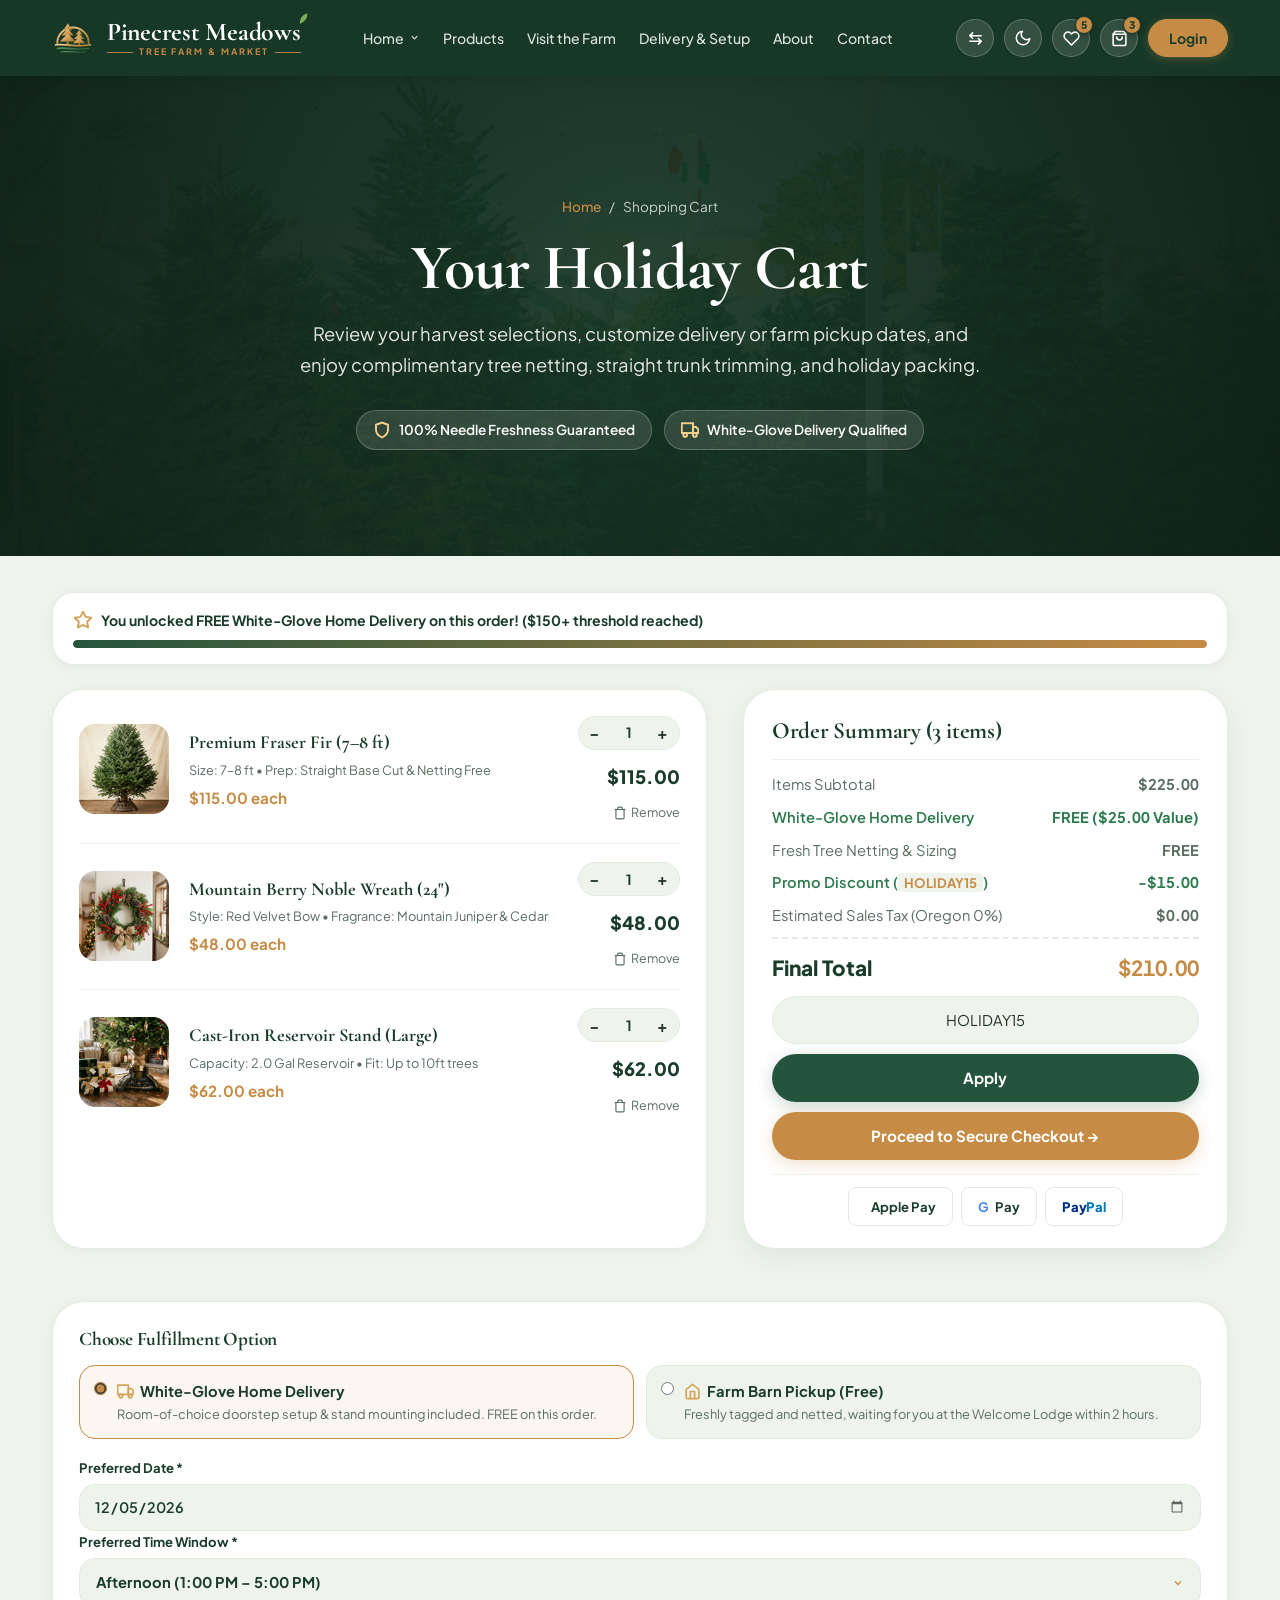
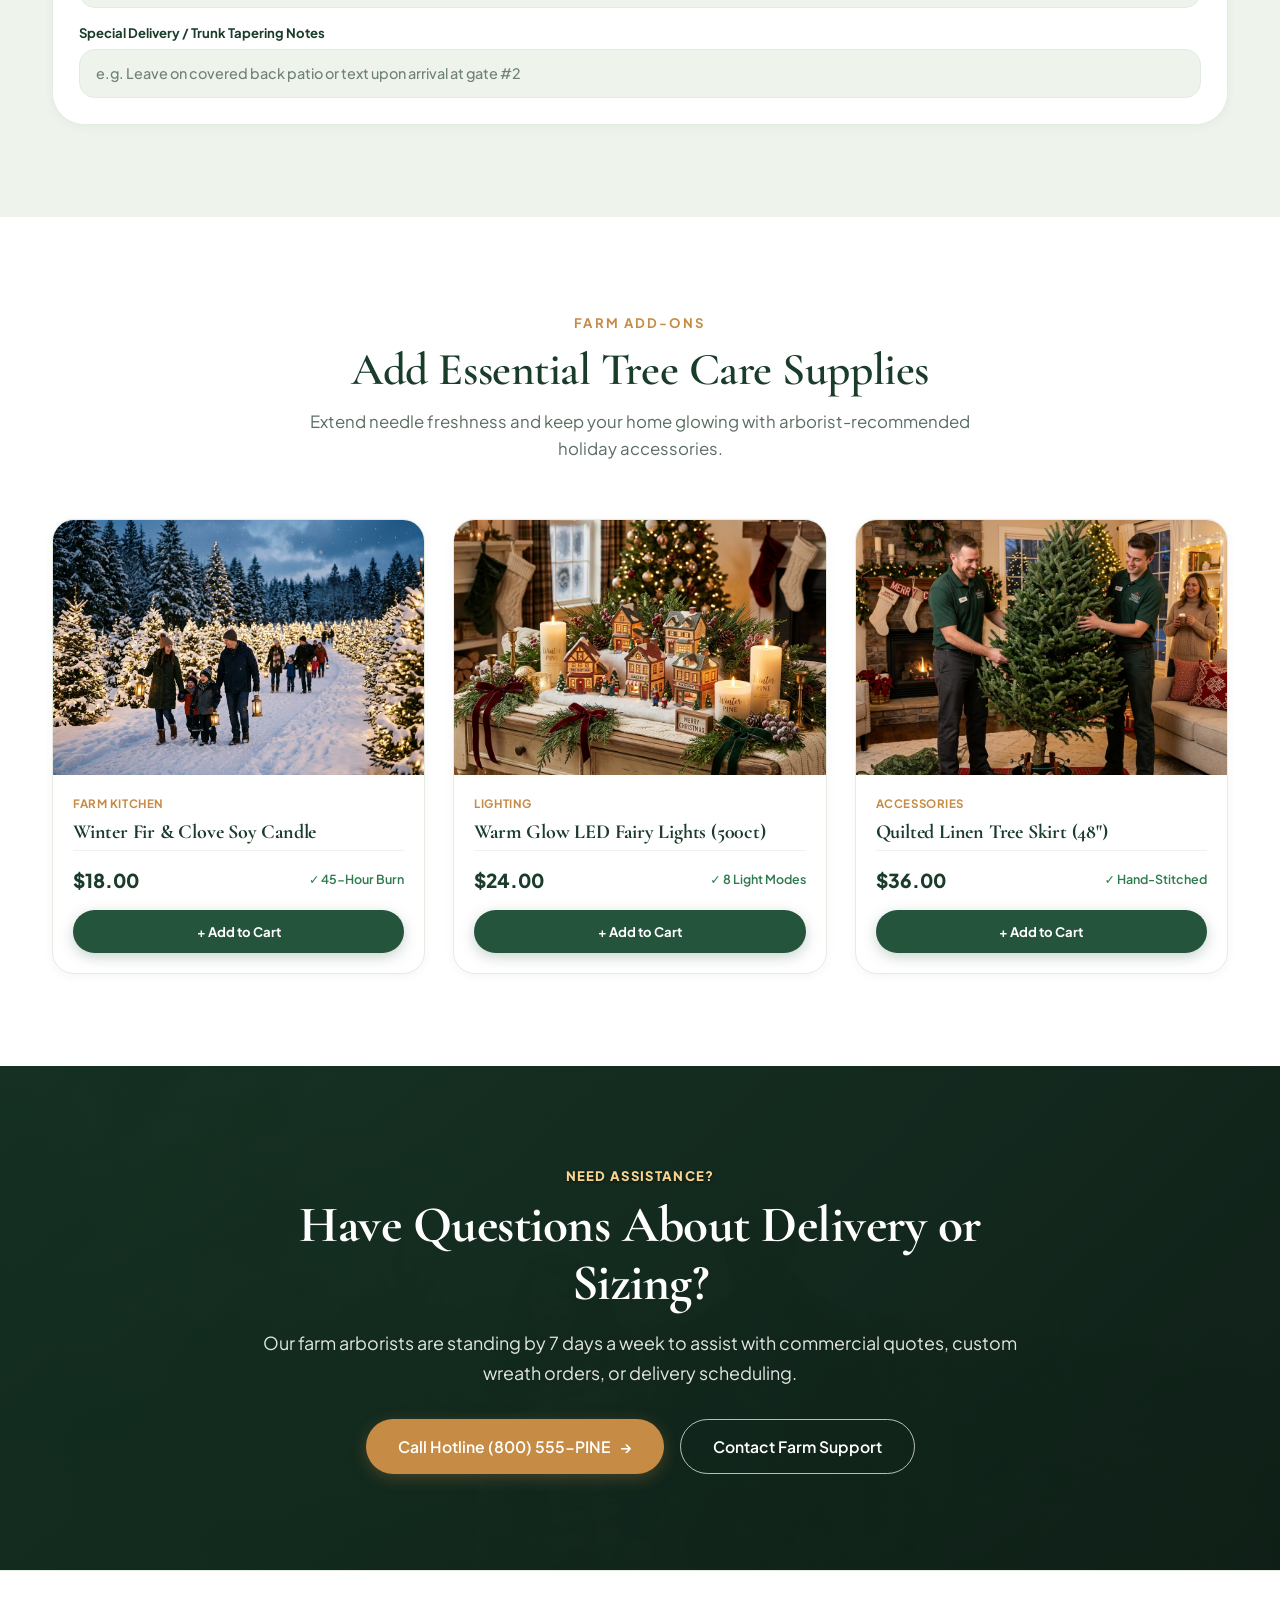
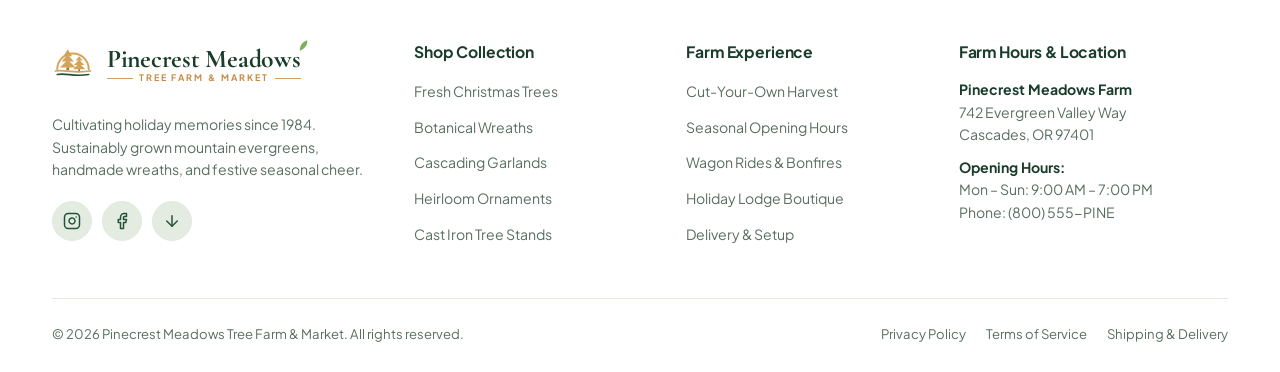
==== commit 3347e841: "first commit" ====
--- a/cart.html
+++ b/cart.html
@@ -499,17 +499,19 @@
                 </div>
               </div>
 
-              <!-- Promo Code Input -->
-              <form class="cart-coupon-form" onsubmit="applyCoupon(event)">
-                <input type="text" class="cart-coupon-input" id="coupon-code" value="HOLIDAY15"
-                  placeholder="Promo code">
-                <button type="submit" class="btn btn-forest cart-coupon-btn">Apply</button>
-              </form>
-
-              <!-- Checkout Button -->
-              <button class="btn btn-caramel cart-checkout-btn" onclick="proceedToCheckout()">
-                <span>Proceed to Secure Checkout &rarr;</span>
-              </button>
+              <!-- Promo Code & Checkout Action Stack -->
+              <div class="cart-actions-stack">
+                <form class="cart-coupon-form" onsubmit="applyCoupon(event)">
+                  <input type="text" class="cart-coupon-input" id="coupon-code" value="HOLIDAY15"
+                    placeholder="Promo code">
+                  <button type="submit" class="btn btn-forest cart-coupon-btn">Apply</button>
+                </form>
+
+                <!-- Checkout Button -->
+                <button class="btn btn-caramel cart-checkout-btn" onclick="proceedToCheckout()">
+                  <span>Proceed to Secure Checkout &rarr;</span>
+                </button>
+              </div>
 
               <!-- Express Checkout Buttons -->
               <div class="cart-express-checkout">
--- a/assets/css/style.css
+++ b/assets/css/style.css
@@ -7775,7 +7775,6 @@
   box-shadow: var(--shadow-md);
   display: flex;
   flex-direction: column;
-  justify-content: space-between;
   gap: 14px;
   box-sizing: border-box;
   height: 560px;
@@ -7797,6 +7796,7 @@
   flex-direction: column;
   gap: 12px;
   width: 100%;
+  margin-bottom: auto;
 }
 
 .cart-summary-row {
@@ -7864,29 +7864,40 @@
   align-items: center !important;
 }
 
+.cart-actions-stack {
+  display: flex !important;
+  flex-direction: column !important;
+  gap: 10px !important;
+  width: 100% !important;
+  margin: 0 !important;
+  padding: 0 !important;
+  box-sizing: border-box !important;
+}
+
 .cart-coupon-form {
-  display: flex;
-  flex-direction: column;
-  gap: 10px;
-  width: 100%;
-  margin: 0;
-  padding: 0;
-  box-sizing: border-box;
+  display: flex !important;
+  flex-direction: column !important;
+  gap: 10px !important;
+  width: 100% !important;
+  margin: 0 !important;
+  padding: 0 !important;
+  box-sizing: border-box !important;
 }
 
 .cart-coupon-input {
-  width: 100%;
-  height: 48px;
-  padding: 0 20px;
-  border-radius: var(--radius-full);
-  border: 1px solid var(--border-color);
-  background-color: var(--sage-bg);
-  font-size: 0.92rem;
-  color: var(--text-main);
-  outline: none;
-  box-sizing: border-box;
-  text-align: center;
-  transition: all var(--transition-fast);
+  width: 100% !important;
+  height: 48px !important;
+  padding: 0 20px !important;
+  border-radius: var(--radius-full) !important;
+  border: 1px solid var(--border-color) !important;
+  background-color: var(--sage-bg) !important;
+  font-size: 0.92rem !important;
+  color: var(--text-main) !important;
+  outline: none !important;
+  box-sizing: border-box !important;
+  text-align: center !important;
+  transition: all var(--transition-fast) !important;
+  margin: 0 !important;
 }
 
 .cart-coupon-input:focus {
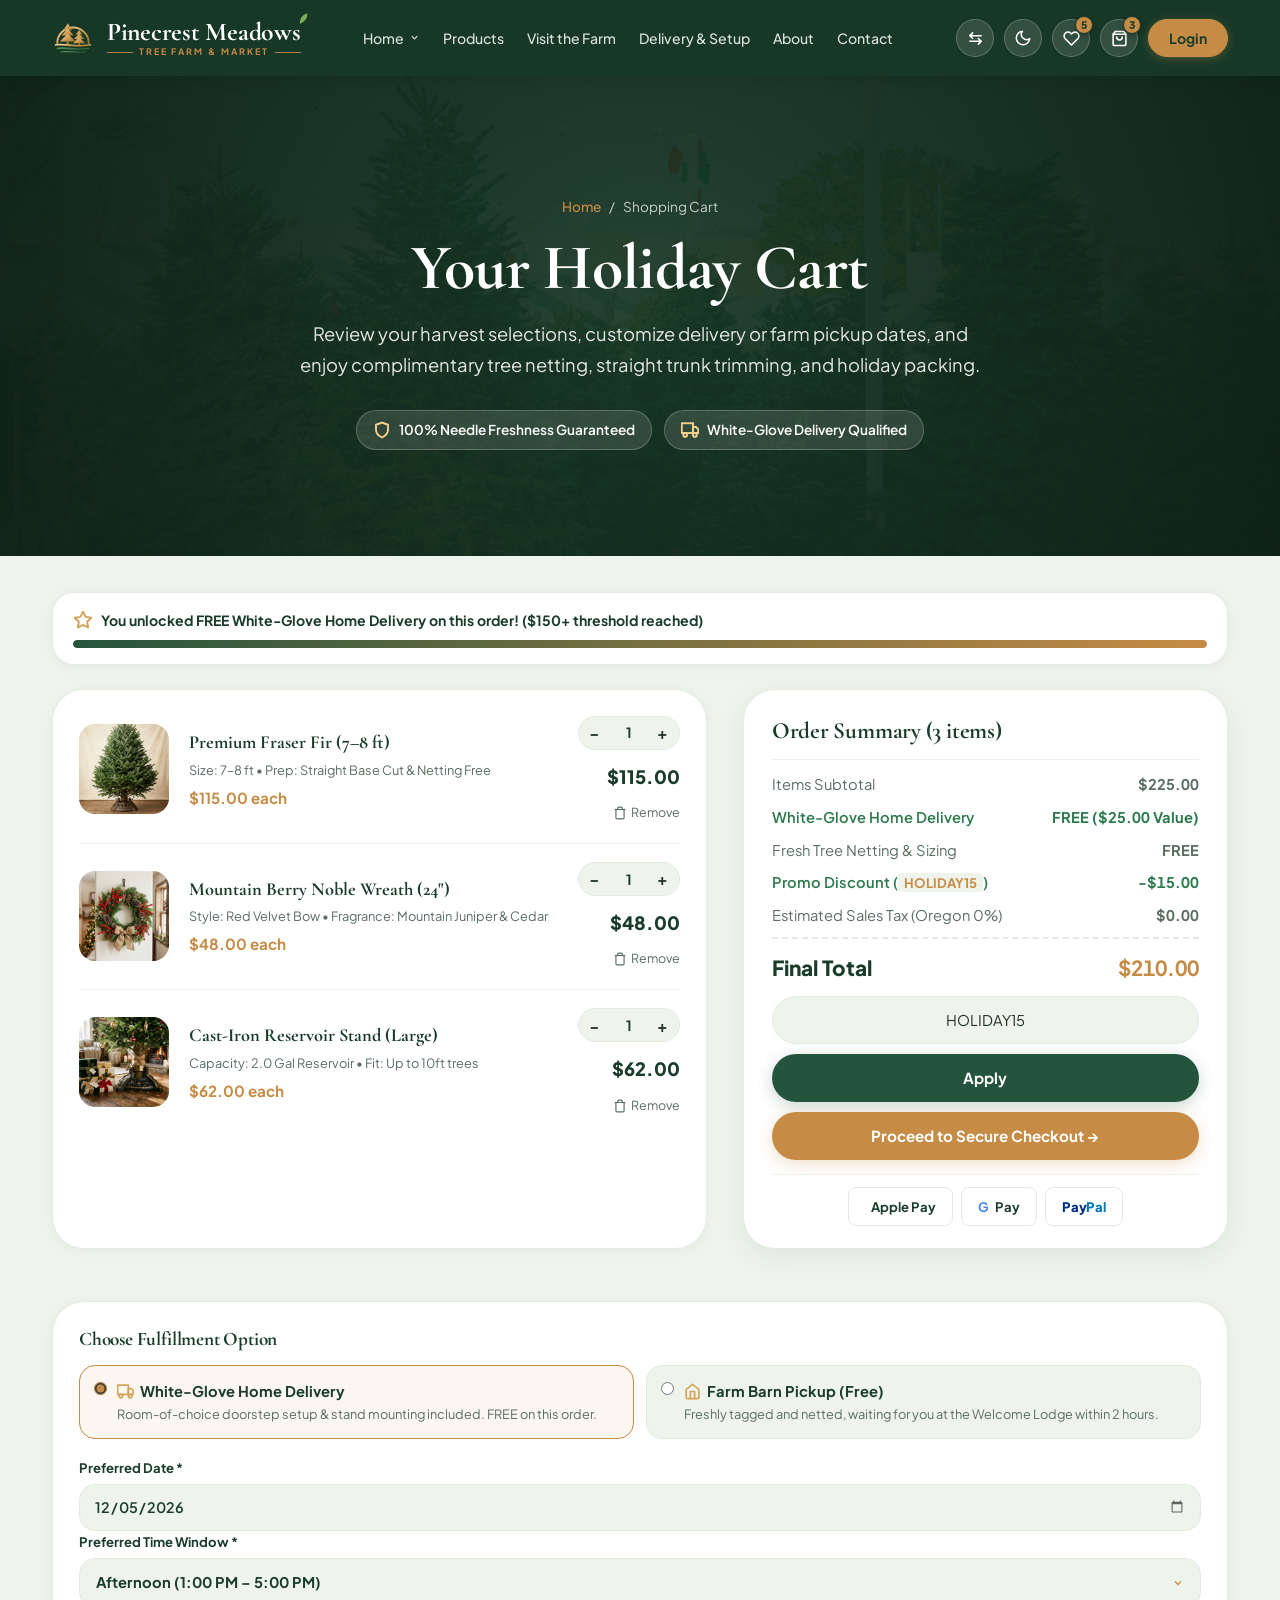
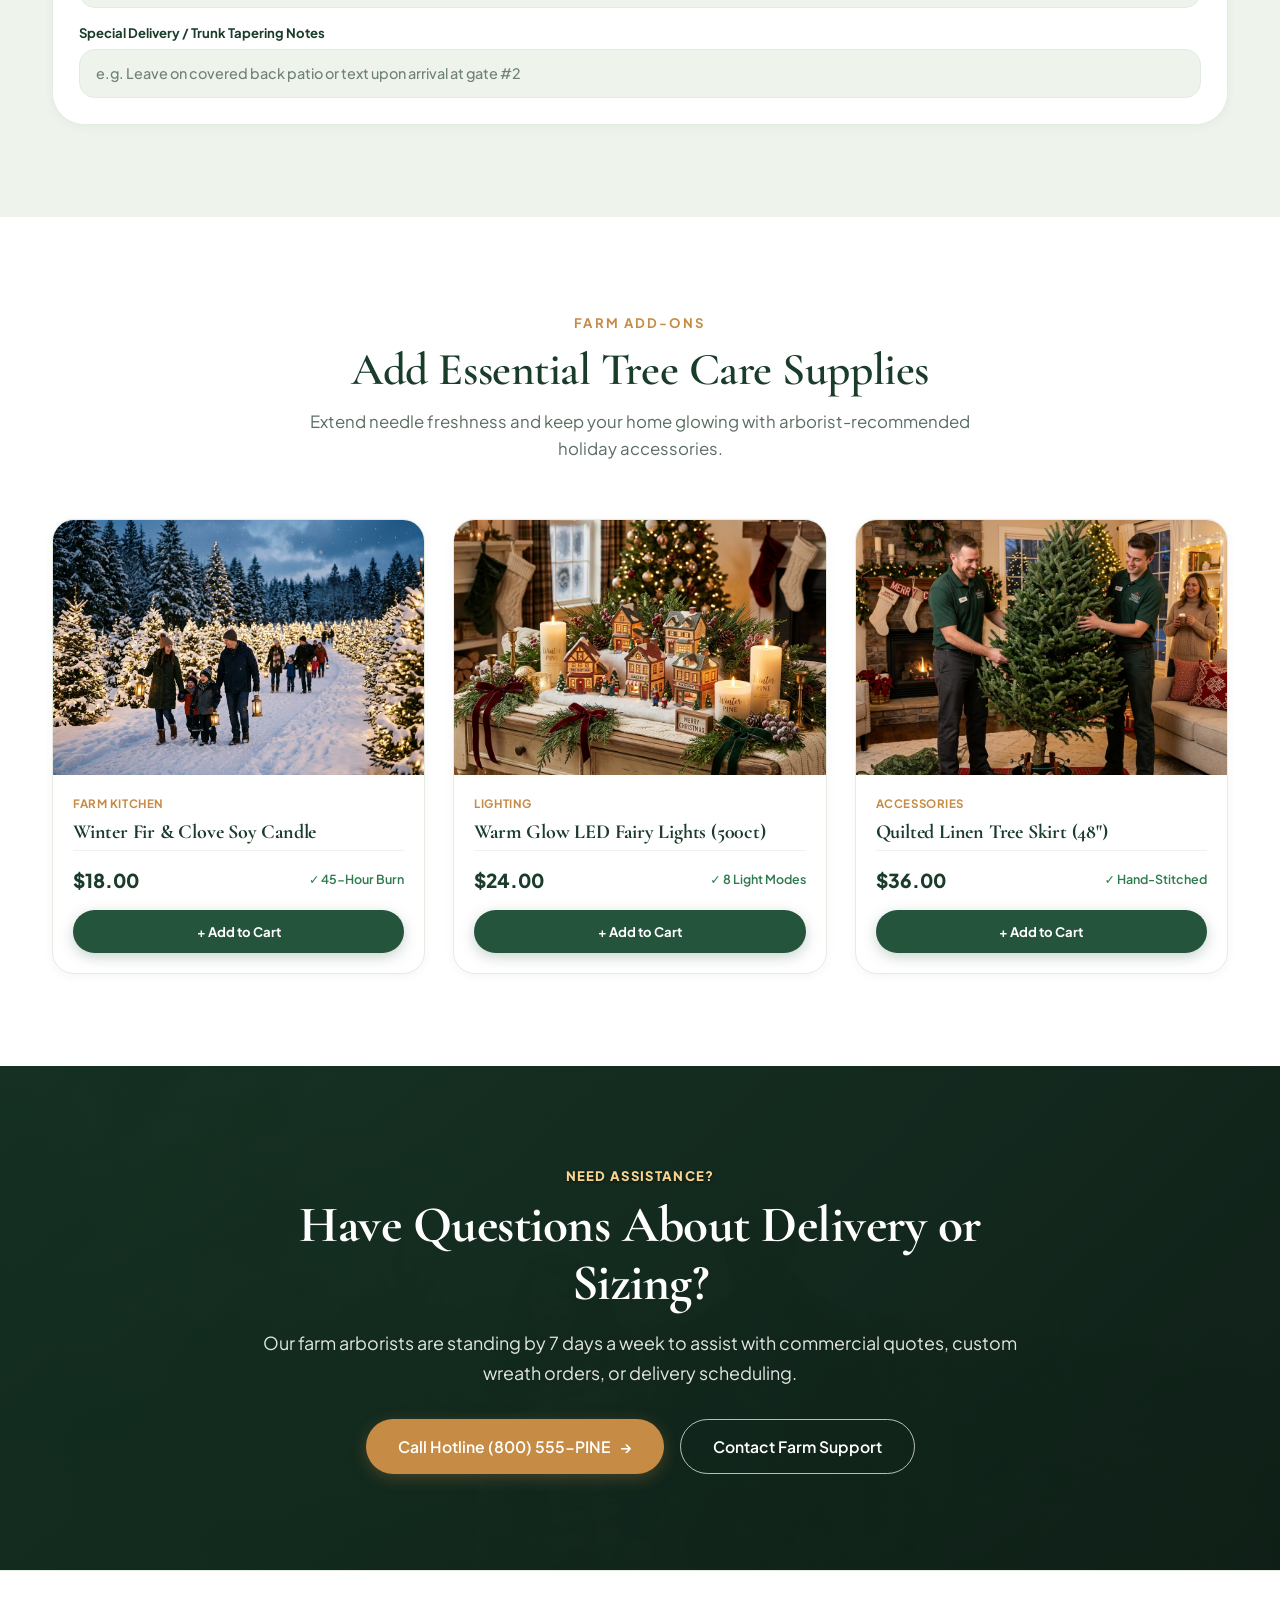
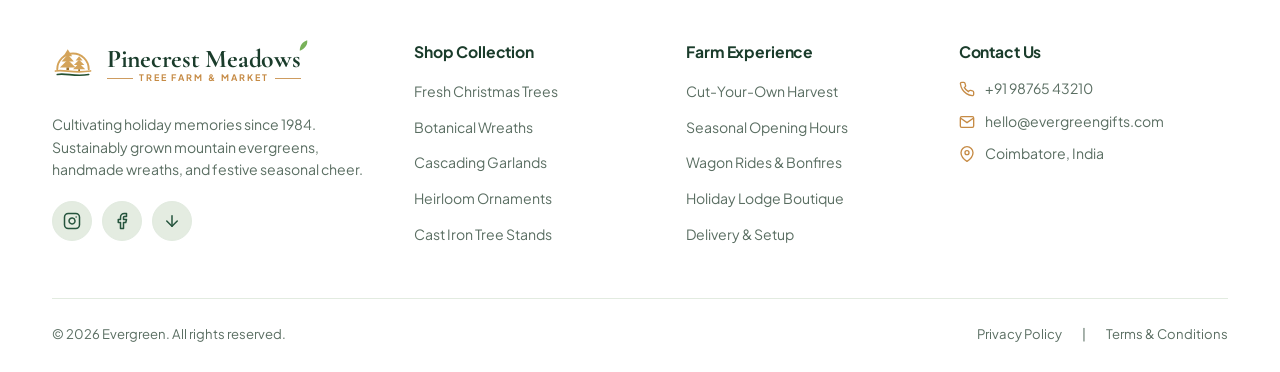
==== commit 11172e13: "first commit" ====
--- a/cart.html
+++ b/cart.html
@@ -804,26 +804,32 @@
         </div>
 
         <div class="footer-col">
-          <h4 class="footer-col-title">Farm Hours &amp; Location</h4>
-          <p class="footer-contact-item">
-            <strong>Pinecrest Meadows Farm</strong><br>
-            742 Evergreen Valley Way<br>
-            Cascades, OR 97401
-          </p>
-          <p class="footer-contact-item" style="margin-top: 10px;">
-            <strong>Opening Hours:</strong><br>
-            Mon – Sun: 9:00 AM – 7:00 PM<br>
-            Phone: (800) 555-PINE
-          </p>
+          <h4 class="footer-col-title">Contact Us</h4>
+          <div class="footer-contact-list">
+            <div class="contact-item">
+              <svg width="16" height="16" viewBox="0 0 24 24" fill="none" stroke="currentColor" stroke-width="2"><path d="M22 16.92v3a2 2 0 0 1-2.18 2 19.79 19.79 0 0 1-8.63-3.07 19.5 19.5 0 0 1-6-6 19.79 19.79 0 0 1-3.07-8.67A2 2 0 0 1 4.11 2h3a2 2 0 0 1 2 1.72 12.84 12.84 0 0 0 .7 2.81 2 2 0 0 1-.45 2.11L8.09 9.91a16 16 0 0 0 6 6l1.27-1.27a2 2 0 0 1 2.11-.45 12.84 12.84 0 0 0 2.81.7A2 2 0 0 1 22 16.92z"></path></svg>
+              <span>+91 98765 43210</span>
+            </div>
+            <div class="contact-item">
+              <svg width="16" height="16" viewBox="0 0 24 24" fill="none" stroke="currentColor" stroke-width="2"><path d="M4 4h16c1.1 0 2 .9 2 2v12c0 1.1-.9 2-2 2H4c-1.1 0-2-.9-2-2V6c0-1.1.9-2 2-2z"></path><polyline points="22,6 12,13 2,6"></polyline></svg>
+              <span>hello@evergreengifts.com</span>
+            </div>
+            <div class="contact-item">
+              <svg width="16" height="16" viewBox="0 0 24 24" fill="none" stroke="currentColor" stroke-width="2"><path d="M21 10c0 7-9 13-9 13s-9-6-9-13a9 9 0 0 1 18 0z"></path><circle cx="12" cy="10" r="3"></circle></svg>
+              <span>Coimbatore, India</span>
+            </div>
+          </div>
         </div>
       </div>
 
       <div class="footer-bottom">
-        <p>&copy; 2026 Pinecrest Meadows Tree Farm &amp; Market. All rights reserved.</p>
+        <div>
+          &copy; 2026 Evergreen. All rights reserved.
+        </div>
         <div class="footer-bottom-links">
-          <a href="contact.html">Privacy Policy</a>
-          <a href="contact.html">Terms of Service</a>
-          <a href="delivery-setup.html">Shipping &amp; Delivery</a>
+          <a href="#">Privacy Policy</a>
+          <span>|</span>
+          <a href="#">Terms &amp; Conditions</a>
         </div>
       </div>
     </div>
--- a/assets/css/style.css
+++ b/assets/css/style.css
@@ -6808,6 +6808,55 @@
   gap: 16px;
 }
 
+/* High-Contrast Luxury Brand Badge on Auth Hero */
+.auth-image-top .brand-logo {
+  display: inline-flex;
+  align-items: center;
+  background: rgba(10, 24, 16, 0.68);
+  backdrop-filter: blur(10px);
+  -webkit-backdrop-filter: blur(10px);
+  padding: 8px 18px 8px 12px;
+  border-radius: var(--radius-full);
+  border: 1px solid rgba(255, 255, 255, 0.28);
+  box-shadow: 0 6px 20px rgba(0, 0, 0, 0.45);
+  transition: all var(--transition-fast);
+}
+
+.auth-image-top .brand-logo:hover {
+  background: rgba(10, 24, 16, 0.85);
+  border-color: #F8D38D;
+  box-shadow: 0 8px 24px rgba(0, 0, 0, 0.55), 0 0 16px rgba(248, 211, 141, 0.25);
+  transform: translateY(-2px);
+}
+
+.auth-image-top .brand-name {
+  color: #FFFFFF !important;
+  font-weight: 700 !important;
+  text-shadow: 0 2px 8px rgba(0, 0, 0, 0.9) !important;
+}
+
+.auth-image-top .brand-tagline {
+  display: flex !important;
+  margin-top: 4px;
+  gap: 6px;
+  align-items: center;
+}
+
+.auth-image-top .tagline-rule {
+  background-color: #F8D38D !important;
+  opacity: 1 !important;
+  height: 1.5px !important;
+  box-shadow: 0 1px 3px rgba(0, 0, 0, 0.9) !important;
+}
+
+.auth-image-top .tagline-text {
+  color: #F8D38D !important;
+  font-weight: 800 !important;
+  letter-spacing: 0.24em !important;
+  text-shadow: 0 1px 4px rgba(0, 0, 0, 0.95), 0 2px 8px rgba(0, 0, 0, 0.85) !important;
+  font-size: clamp(0.58rem, 0.75vw, 0.66rem) !important;
+}
+
 .auth-image-brand {
   display: flex;
   align-items: center;
